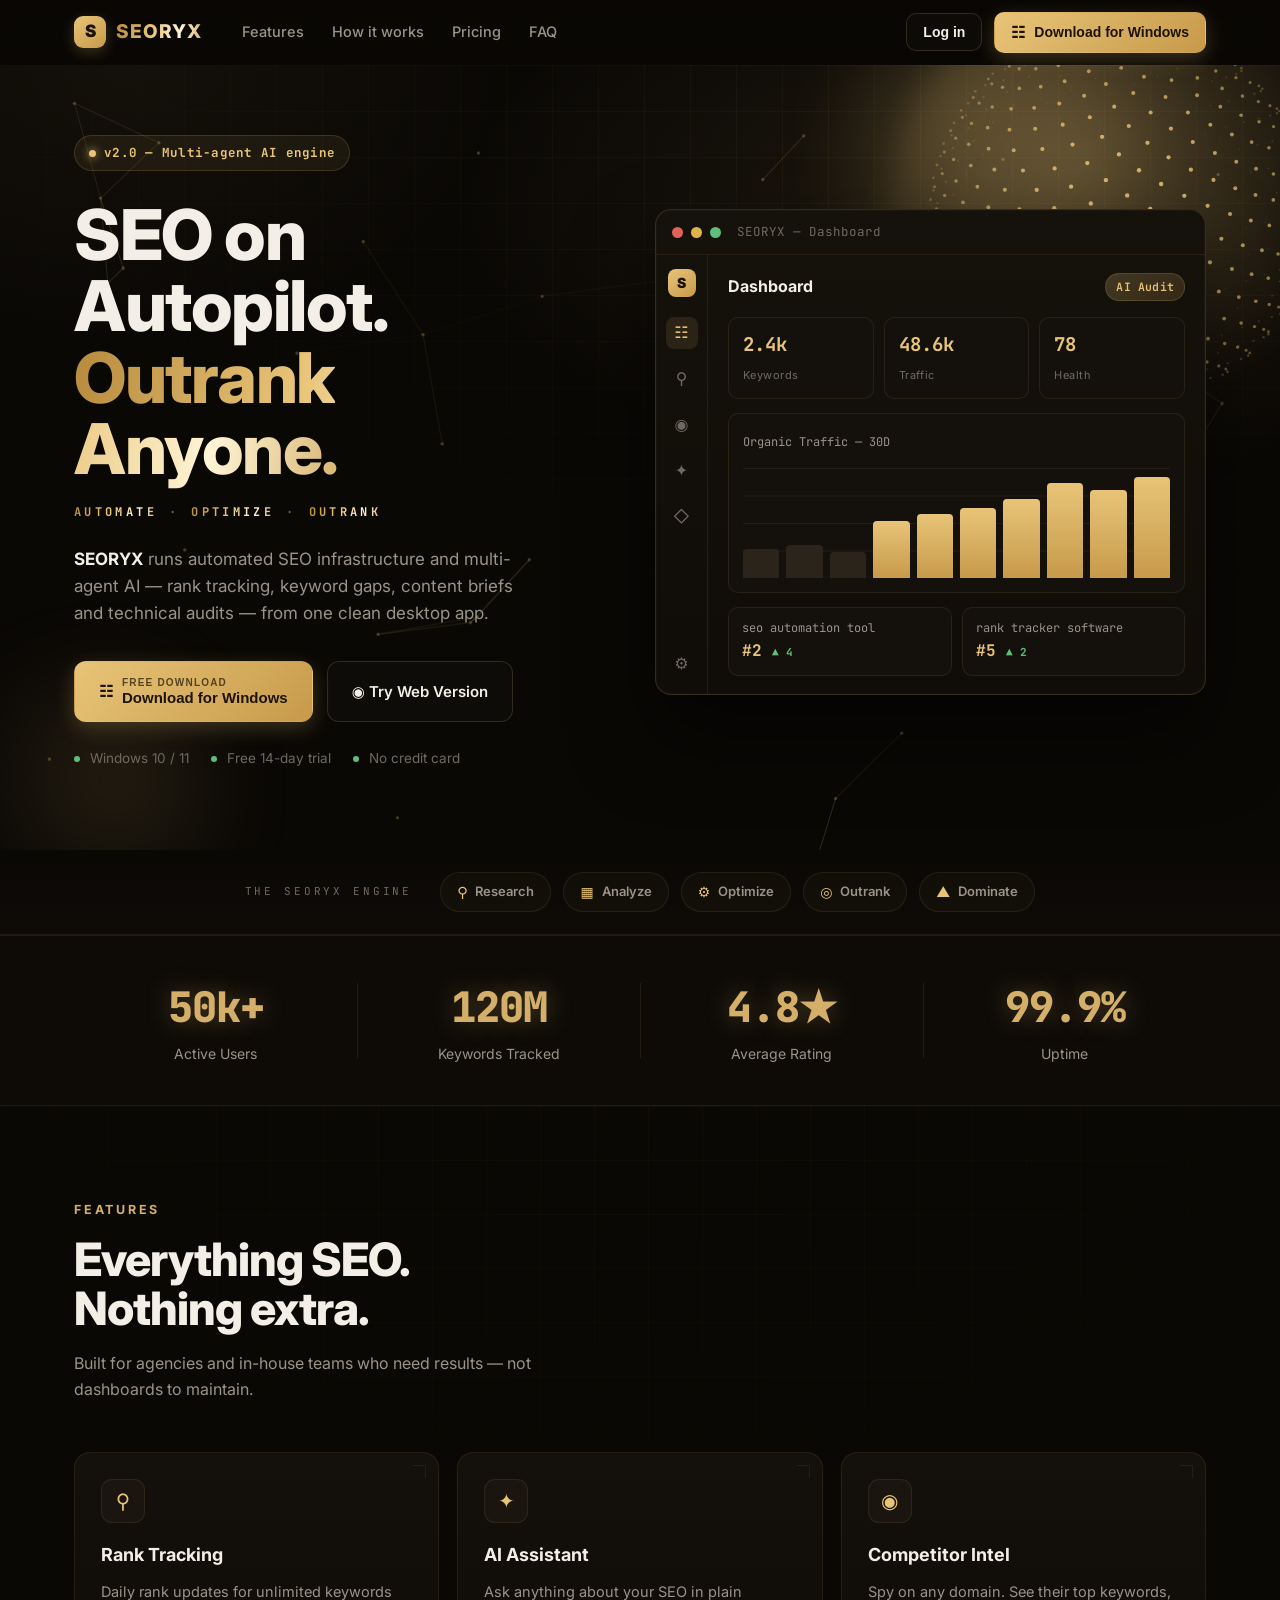
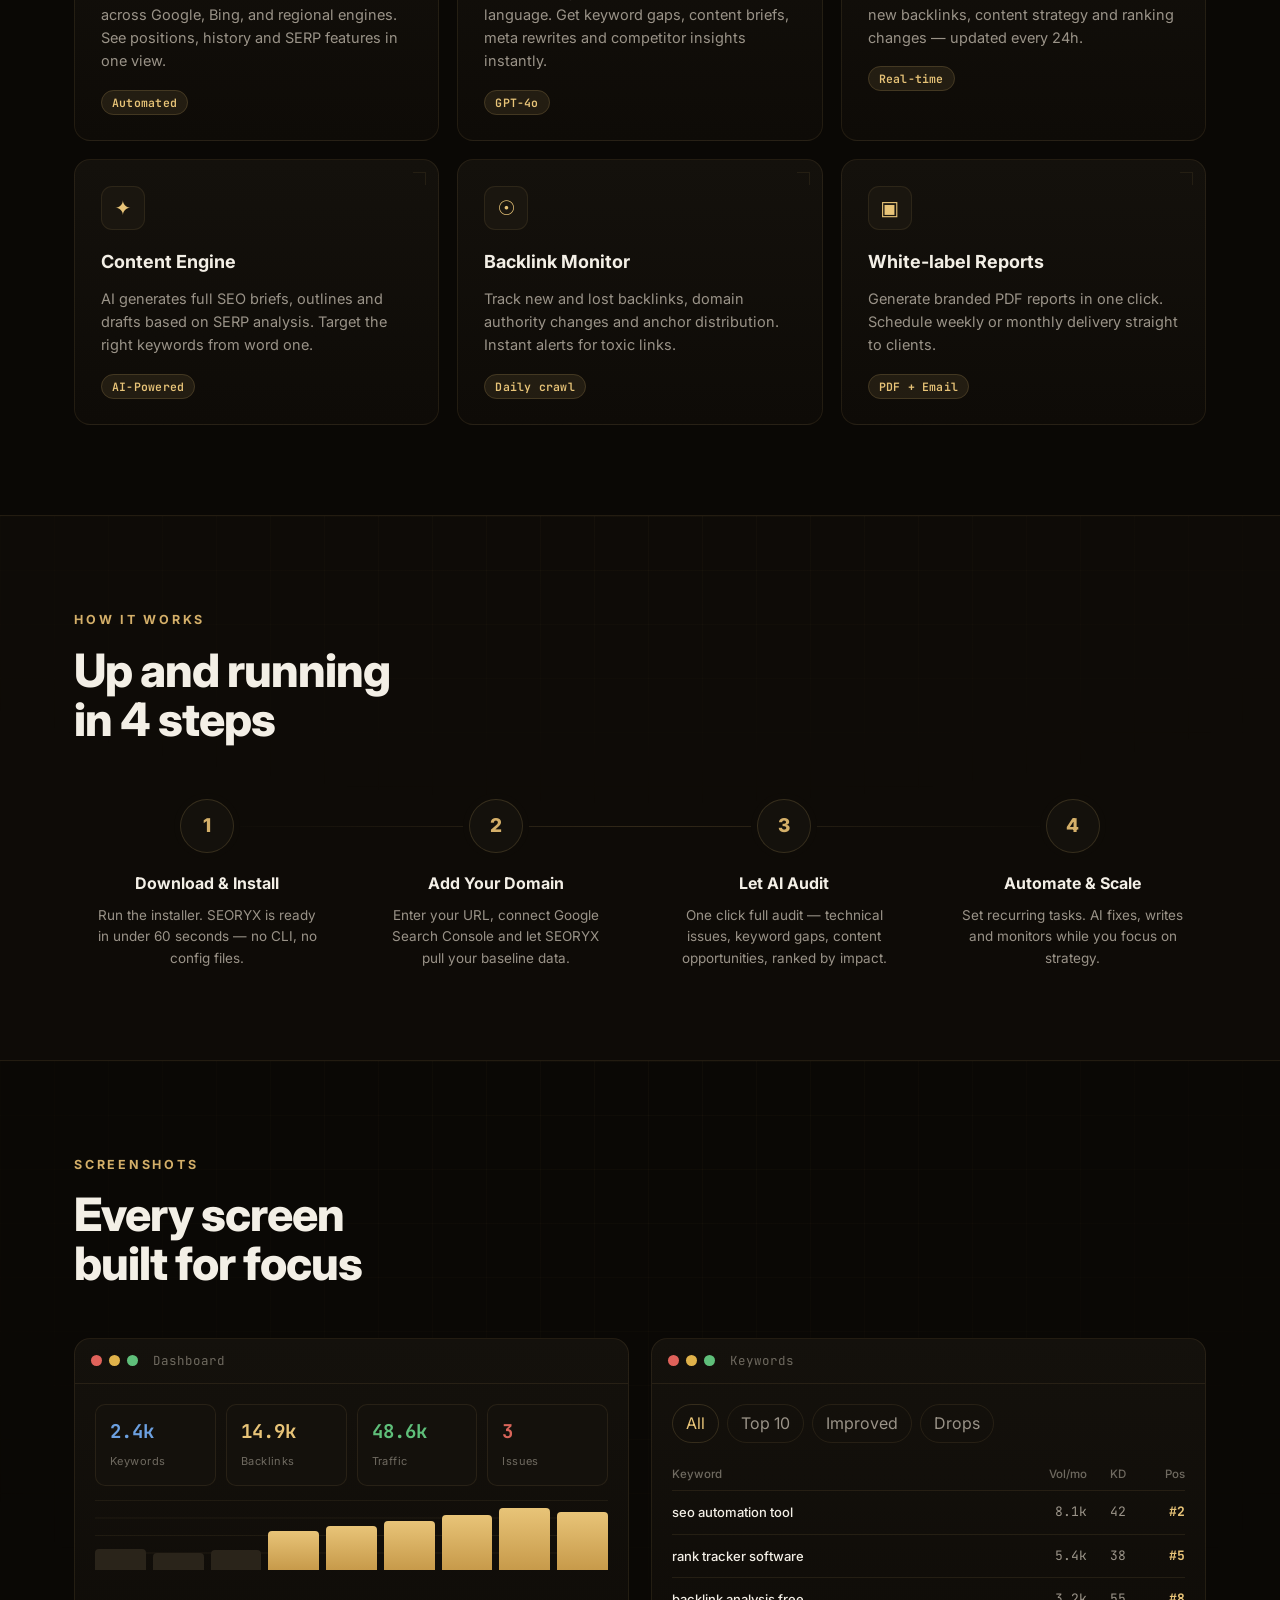
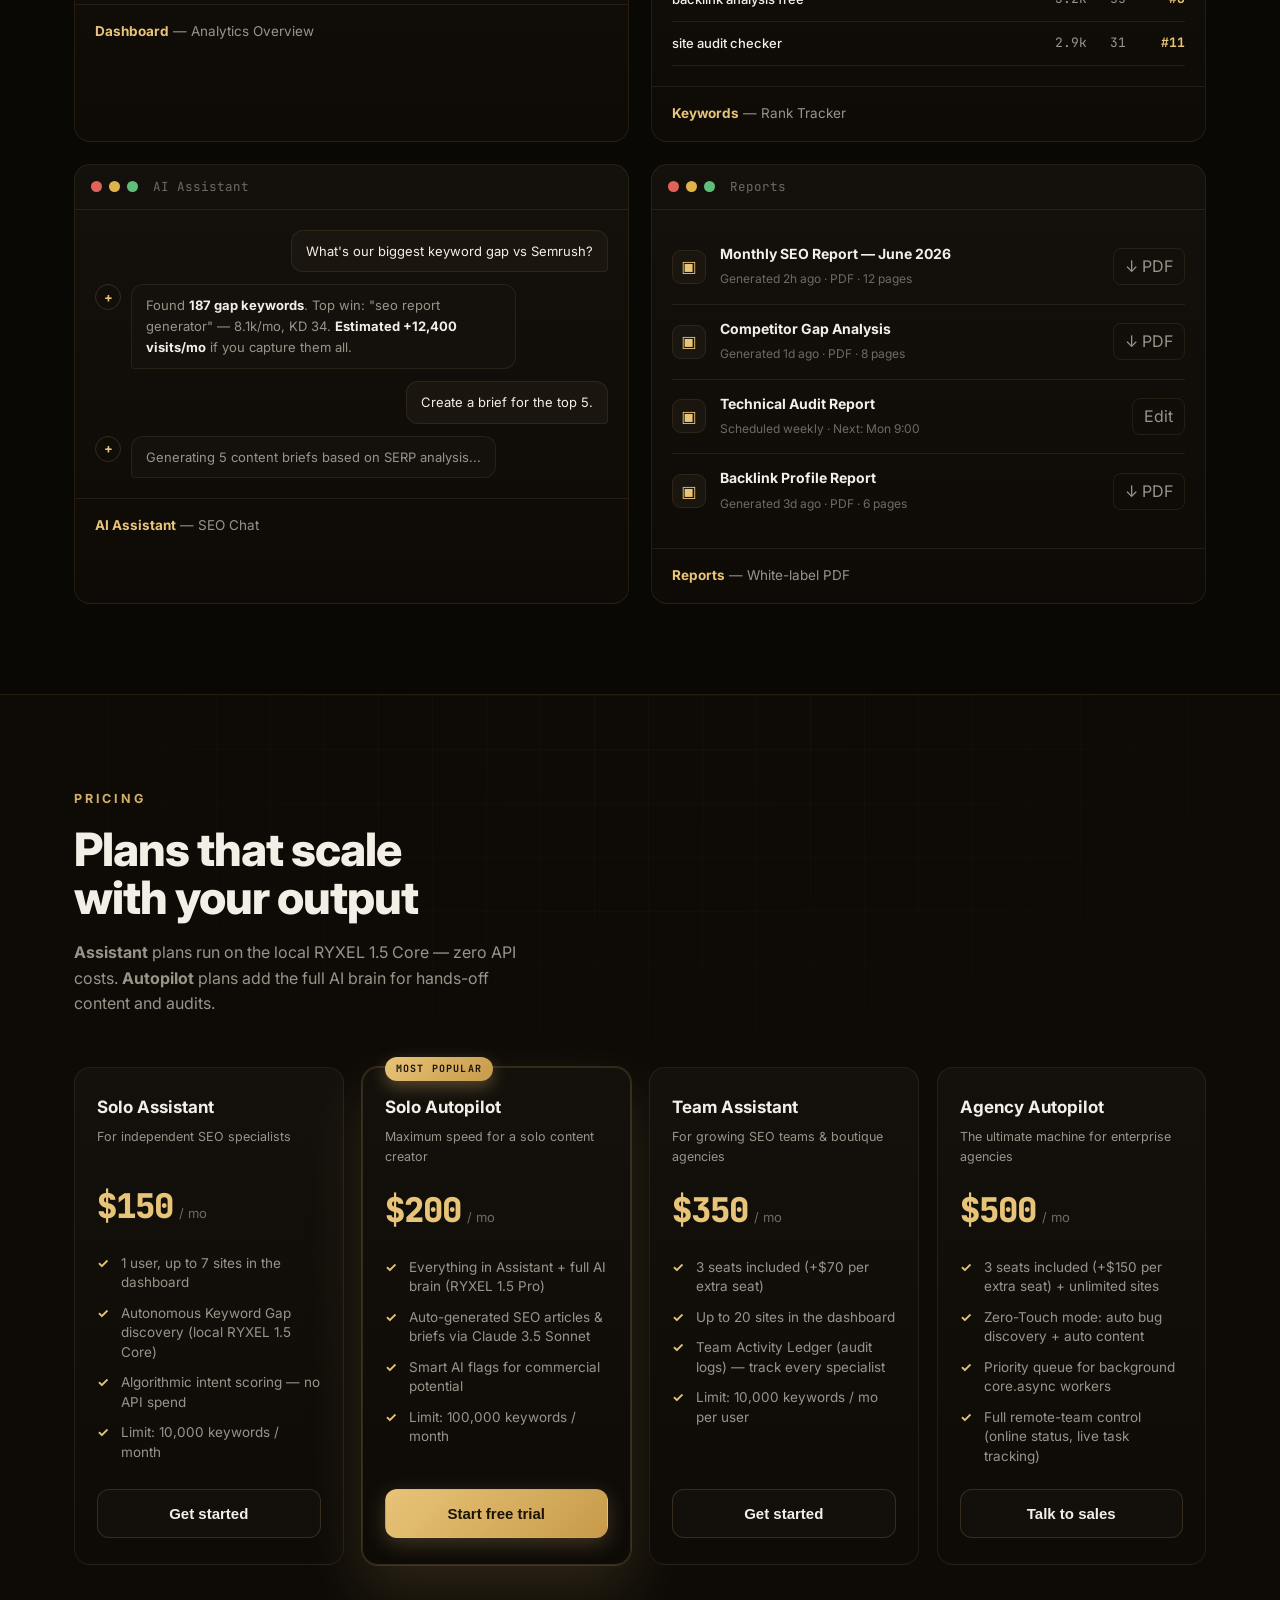
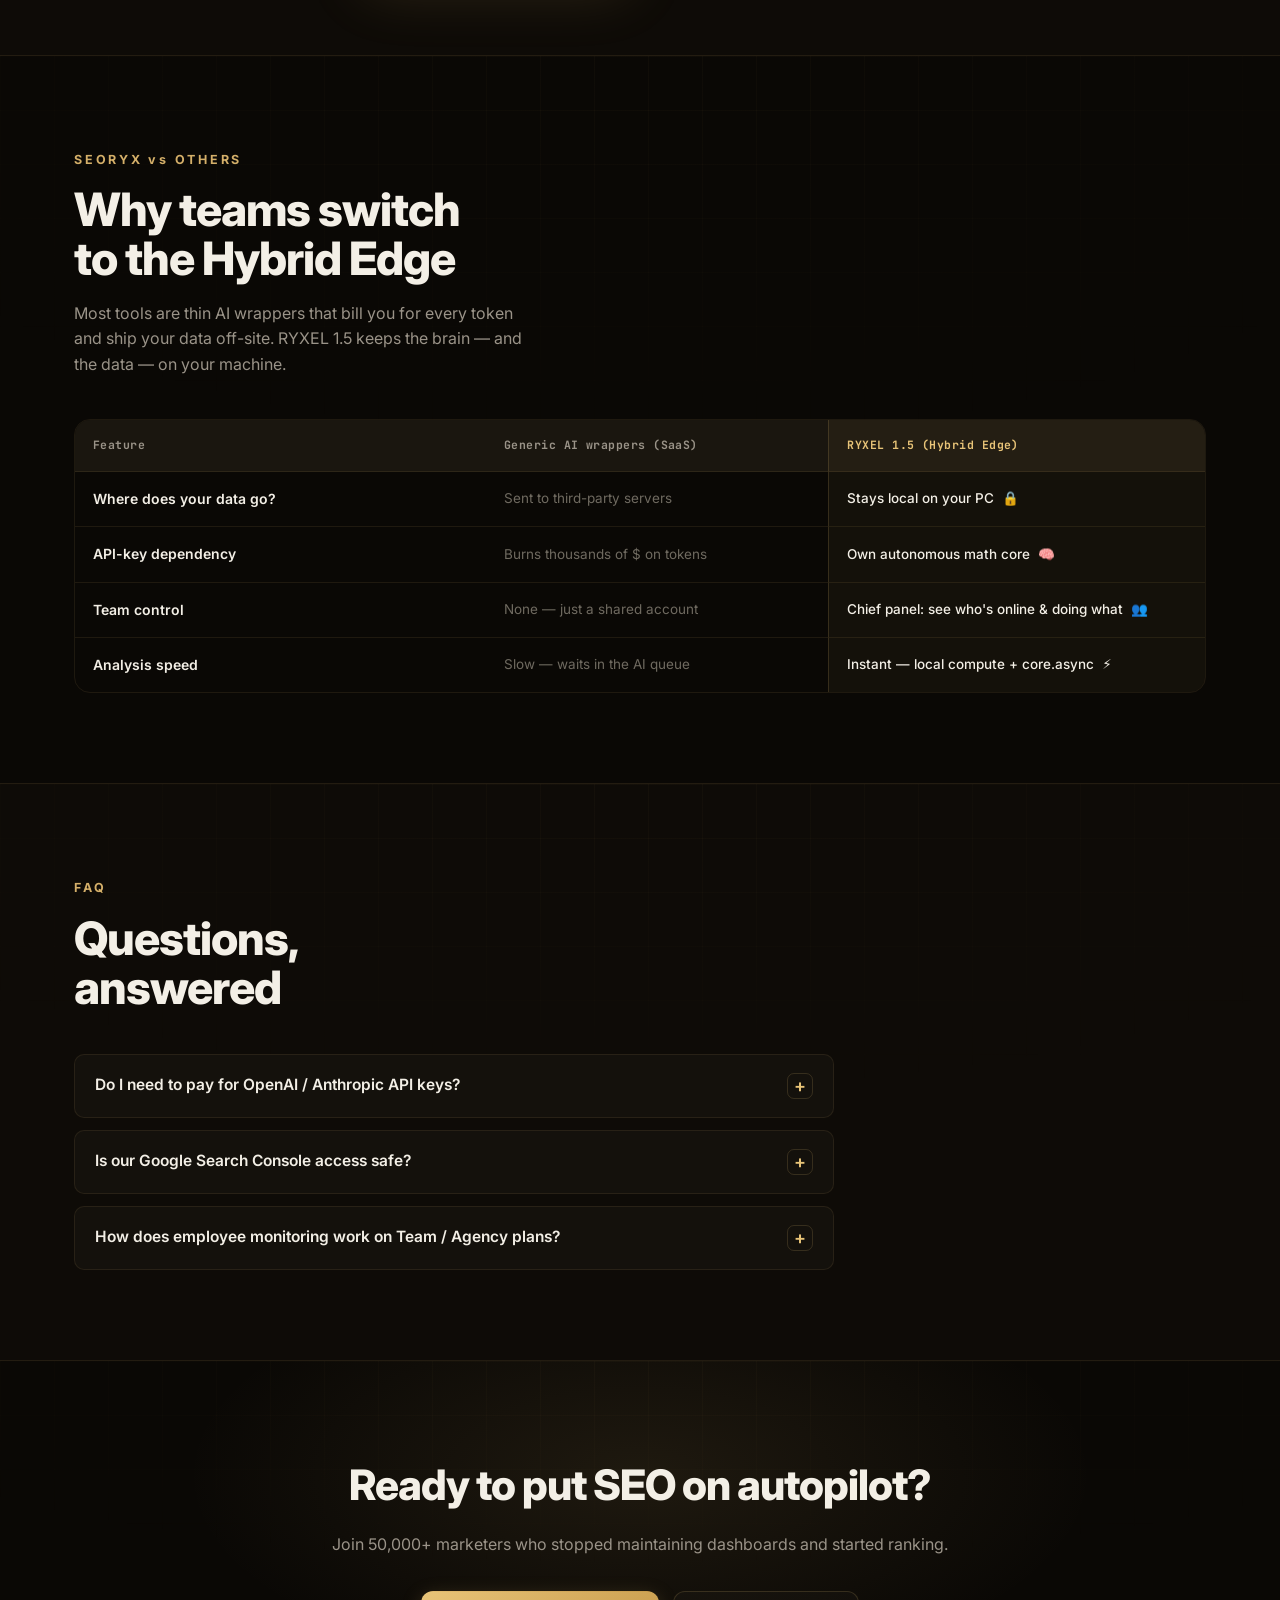
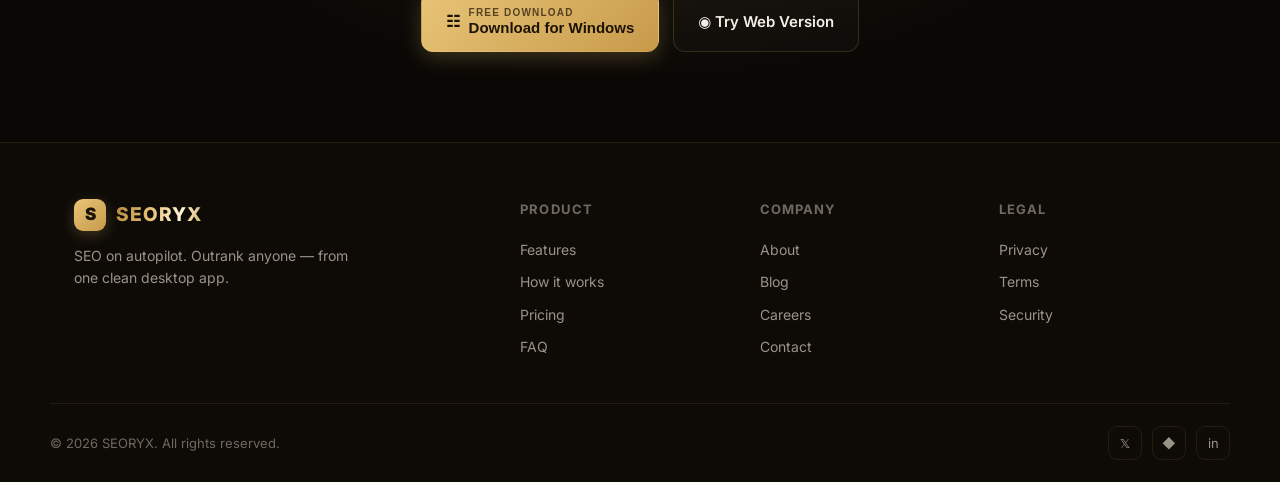
==== index.html @ 18493231 "Add Pricing, SEORYX vs Others comparison, and FAQ sections (English) Co-Authored-By: Devin AI <15824" ====
<!DOCTYPE html>
<html lang="en">
<head>
  <meta charset="UTF-8" />
  <meta name="viewport" content="width=device-width, initial-scale=1.0" />
  <title>SEORYX — Automate. Optimize. Outrank.</title>
  <meta name="description" content="SEORYX — global automated SEO infrastructure & multi-agent AI ecosystems. Rank tracking, keyword gaps, content briefs and technical audits from one clean desktop app." />
  <meta name="theme-color" content="#0a0805" />
  <meta property="og:title" content="SEORYX — Automate. Optimize. Outrank." />
  <meta property="og:description" content="Global automated SEO infrastructure & multi-agent AI ecosystems for enterprise networks." />
  <meta property="og:type" content="website" />
  <meta name="color-scheme" content="dark" />
  <link rel="preconnect" href="https://fonts.googleapis.com" />
  <link rel="preconnect" href="https://fonts.gstatic.com" crossorigin />
  <link href="https://fonts.googleapis.com/css2?family=Inter:wght@400;500;600;700;800;900&family=JetBrains+Mono:wght@500;700;800&display=swap" rel="stylesheet" />
  <link rel="stylesheet" href="styles.css" />
</head>
<body>
  <!-- Header -->
  <header class="header" id="header">
    <div class="container header__inner">
      <a href="#" class="brand">
        <span class="brand__mark">S</span>
        <span class="brand__name">SEO<span class="brand__name-accent">RYX</span></span>
      </a>
      <nav class="nav" id="nav">
        <a href="#features">Features</a>
        <a href="#how">How it works</a>
        <a href="#pricing">Pricing</a>
        <a href="#faq">FAQ</a>
      </nav>
      <div class="header__actions">
        <button type="button" class="btn btn--ghost" data-action="login">Log in</button>
        <button type="button" class="btn btn--primary" data-action="download">
          <span class="ico">&#9783;</span> Download for Windows
        </button>
      </div>
      <button class="nav-toggle" id="navToggle" aria-label="Toggle menu">
        <span></span><span></span><span></span>
      </button>
    </div>
  </header>

  <!-- Hero -->
  <section class="hero">
    <canvas class="netbg" id="netbg" aria-hidden="true"></canvas>
    <span class="grid-overlay" aria-hidden="true"></span>
    <span class="globe-wrap" aria-hidden="true"><canvas class="globe" id="globe"></canvas></span>
    <span class="orb orb--1" data-speed="0.08" aria-hidden="true"></span>
    <span class="orb orb--2" data-speed="-0.05" aria-hidden="true"></span>
    <div class="container hero__inner">
      <div class="hero__copy">
        <span class="pill"><span class="pill__dot"></span> v2.0 — Multi-agent AI engine</span>
        <h1 class="hero__title">
          SEO on<br />
          Autopilot.<br />
          <span class="accent">Outrank Anyone.</span>
        </h1>
        <p class="hero__kicker"><span>AUTOMATE</span><i>·</i><span>OPTIMIZE</span><i>·</i><span>OUTRANK</span></p>
        <p class="hero__lead">
          <strong>SEORYX</strong> runs automated SEO infrastructure and
          multi-agent AI — rank tracking, keyword gaps, content briefs and
          technical audits — from one clean desktop app.
        </p>
        <div class="hero__cta">
          <button type="button" class="btn btn--primary btn--lg" data-action="download">
            <span class="ico">&#9783;</span>
            <span class="btn__stack">
              <small>FREE DOWNLOAD</small>
              Download for Windows
            </span>
          </button>
          <a href="#screens" class="btn btn--outline btn--lg" data-action="webversion">&#9673; Try Web Version</a>
        </div>
        <ul class="hero__notes">
          <li>Windows 10 / 11</li>
          <li>Free 14-day trial</li>
          <li>No credit card</li>
        </ul>
      </div>

      <div class="hero__app">
        <div class="appwin">
          <div class="appwin__bar">
            <span class="dot dot--r"></span>
            <span class="dot dot--y"></span>
            <span class="dot dot--g"></span>
            <span class="appwin__title">SEORYX — Dashboard</span>
          </div>
          <div class="appwin__body">
            <aside class="appwin__rail">
              <span class="rail__logo">S</span>
              <span class="rail__item rail__item--active">&#9783;</span>
              <span class="rail__item">&#9906;</span>
              <span class="rail__item">&#9673;</span>
              <span class="rail__item">&#10022;</span>
              <span class="rail__item">&#9671;</span>
              <span class="rail__item rail__item--bottom">&#9881;</span>
            </aside>
            <div class="appwin__main">
              <div class="appwin__head">
                <h3>Dashboard</h3>
                <span class="tag tag--gold">AI Audit</span>
              </div>
              <div class="stat-row">
                <div class="stat-card"><b>2.4k</b><span>Keywords</span></div>
                <div class="stat-card"><b>48.6k</b><span>Traffic</span></div>
                <div class="stat-card"><b>78</b><span>Health</span></div>
              </div>
              <div class="chart-card">
                <span class="chart-card__label">Organic Traffic — 30D</span>
                <div class="bars">
                  <i style="--h:26%"></i><i style="--h:30%"></i><i style="--h:24%"></i>
                  <i class="bars--gold" style="--h:52%"></i>
                  <i class="bars--gold" style="--h:58%"></i>
                  <i class="bars--gold" style="--h:64%"></i>
                  <i class="bars--gold" style="--h:72%"></i>
                  <i class="bars--gold" style="--h:86%"></i>
                  <i class="bars--gold" style="--h:80%"></i>
                  <i class="bars--gold" style="--h:92%"></i>
                </div>
              </div>
              <div class="kw-row">
                <div class="kw-card">
                  <span>seo automation tool</span>
                  <b>#2 <em class="up">&#9650; 4</em></b>
                </div>
                <div class="kw-card">
                  <span>rank tracker software</span>
                  <b>#5 <em class="up">&#9650; 2</em></b>
                </div>
              </div>
            </div>
          </div>
        </div>
        <div class="hero__glow"></div>
      </div>
    </div>
  </section>

  <!-- Pillars -->
  <section class="pillars">
    <div class="container pillars__row">
      <span class="pillars__lead">THE SEORYX ENGINE</span>
      <div class="pillars__items">
        <span class="pillar"><i>&#9906;</i> Research</span>
        <span class="pillar"><i>&#9638;</i> Analyze</span>
        <span class="pillar"><i>&#9881;</i> Optimize</span>
        <span class="pillar"><i>&#9678;</i> Outrank</span>
        <span class="pillar"><i>&#9650;</i> Dominate</span>
      </div>
    </div>
  </section>

  <!-- Stats -->
  <section class="stats">
    <div class="container stats__grid">
      <div class="stat"><b data-count="50" data-suffix="k+">0</b><span>Active Users</span></div>
      <div class="stat"><b data-count="120" data-suffix="M">0</b><span>Keywords Tracked</span></div>
      <div class="stat"><b data-count="4.8" data-decimals="1" data-suffix="&#9733;">0</b><span>Average Rating</span></div>
      <div class="stat"><b data-count="99.9" data-decimals="1" data-suffix="%">0</b><span>Uptime</span></div>
    </div>
  </section>

  <!-- Features -->
  <section class="section" id="features">
    <div class="container">
      <span class="eyebrow">FEATURES</span>
      <h2 class="section__title">Everything SEO.<br />Nothing extra.</h2>
      <p class="section__lead">
        Built for agencies and in-house teams who need results — not
        dashboards to maintain.
      </p>

      <div class="cards">
        <article class="card">
          <div class="card__icon">&#9906;</div>
          <h3>Rank Tracking</h3>
          <p>Daily rank updates for unlimited keywords across Google, Bing, and regional engines. See positions, history and SERP features in one view.</p>
          <span class="tag">Automated</span>
        </article>
        <article class="card">
          <div class="card__icon">&#10022;</div>
          <h3>AI Assistant</h3>
          <p>Ask anything about your SEO in plain language. Get keyword gaps, content briefs, meta rewrites and competitor insights instantly.</p>
          <span class="tag">GPT-4o</span>
        </article>
        <article class="card">
          <div class="card__icon">&#9673;</div>
          <h3>Competitor Intel</h3>
          <p>Spy on any domain. See their top keywords, new backlinks, content strategy and ranking changes — updated every 24h.</p>
          <span class="tag">Real-time</span>
        </article>
        <article class="card">
          <div class="card__icon">&#10022;</div>
          <h3>Content Engine</h3>
          <p>AI generates full SEO briefs, outlines and drafts based on SERP analysis. Target the right keywords from word one.</p>
          <span class="tag">AI-Powered</span>
        </article>
        <article class="card">
          <div class="card__icon">&#9737;</div>
          <h3>Backlink Monitor</h3>
          <p>Track new and lost backlinks, domain authority changes and anchor distribution. Instant alerts for toxic links.</p>
          <span class="tag">Daily crawl</span>
        </article>
        <article class="card">
          <div class="card__icon">&#9635;</div>
          <h3>White-label Reports</h3>
          <p>Generate branded PDF reports in one click. Schedule weekly or monthly delivery straight to clients.</p>
          <span class="tag">PDF + Email</span>
        </article>
      </div>
    </div>
  </section>

  <!-- How it works -->
  <section class="section section--alt" id="how">
    <div class="container">
      <span class="eyebrow">HOW IT WORKS</span>
      <h2 class="section__title">Up and running<br />in 4 steps</h2>

      <div class="steps">
        <div class="steps__line"></div>
        <div class="step">
          <span class="step__num">1</span>
          <h4>Download &amp; Install</h4>
          <p>Run the installer. SEORYX is ready in under 60 seconds — no CLI, no config files.</p>
        </div>
        <div class="step">
          <span class="step__num">2</span>
          <h4>Add Your Domain</h4>
          <p>Enter your URL, connect Google Search Console and let SEORYX pull your baseline data.</p>
        </div>
        <div class="step">
          <span class="step__num">3</span>
          <h4>Let AI Audit</h4>
          <p>One click full audit — technical issues, keyword gaps, content opportunities, ranked by impact.</p>
        </div>
        <div class="step">
          <span class="step__num">4</span>
          <h4>Automate &amp; Scale</h4>
          <p>Set recurring tasks. AI fixes, writes and monitors while you focus on strategy.</p>
        </div>
      </div>
    </div>
  </section>

  <!-- Screenshots -->
  <section class="section" id="screens">
    <div class="container">
      <span class="eyebrow">SCREENSHOTS</span>
      <h2 class="section__title">Every screen<br />built for focus</h2>

      <div class="shots">
        <!-- Dashboard -->
        <figure class="shot">
          <div class="shot__bar"><span class="dot dot--r"></span><span class="dot dot--y"></span><span class="dot dot--g"></span><i>Dashboard</i></div>
          <div class="shot__body">
            <div class="stat-row stat-row--4">
              <div class="stat-card"><b class="c-blue">2.4k</b><span>Keywords</span></div>
              <div class="stat-card"><b class="c-gold">14.9k</b><span>Backlinks</span></div>
              <div class="stat-card"><b class="c-green">48.6k</b><span>Traffic</span></div>
              <div class="stat-card"><b class="c-red">3</b><span>Issues</span></div>
            </div>
            <div class="bars bars--mini">
              <i style="--h:30%"></i><i style="--h:24%"></i><i style="--h:28%"></i>
              <i class="bars--gold" style="--h:55%"></i><i class="bars--gold" style="--h:62%"></i>
              <i class="bars--gold" style="--h:70%"></i><i class="bars--gold" style="--h:78%"></i>
              <i class="bars--gold" style="--h:88%"></i><i class="bars--gold" style="--h:82%"></i>
            </div>
          </div>
          <figcaption><b>Dashboard</b> — Analytics Overview</figcaption>
        </figure>

        <!-- Keywords -->
        <figure class="shot">
          <div class="shot__bar"><span class="dot dot--r"></span><span class="dot dot--y"></span><span class="dot dot--g"></span><i>Keywords</i></div>
          <div class="shot__body">
            <div class="chips" role="tablist">
              <button type="button" class="chip chip--active" data-filter="all">All</button>
              <button type="button" class="chip" data-filter="top10">Top 10</button>
              <button type="button" class="chip" data-filter="improved">Improved</button>
              <button type="button" class="chip" data-filter="drops">Drops</button>
            </div>
            <table class="kw-table">
              <thead><tr><th>Keyword</th><th>Vol/mo</th><th>KD</th><th>Pos</th></tr></thead>
              <tbody>
                <tr data-pos="2" data-trend="improved"><td>seo automation tool</td><td>8.1k</td><td>42</td><td class="gold">#2</td></tr>
                <tr data-pos="5" data-trend="improved"><td>rank tracker software</td><td>5.4k</td><td>38</td><td class="gold">#5</td></tr>
                <tr data-pos="8" data-trend="drops"><td>backlink analysis free</td><td>3.2k</td><td>55</td><td class="gold">#8</td></tr>
                <tr data-pos="11" data-trend="drops"><td>site audit checker</td><td>2.9k</td><td>31</td><td class="gold">#11</td></tr>
              </tbody>
            </table>
          </div>
          <figcaption><b>Keywords</b> — Rank Tracker</figcaption>
        </figure>

        <!-- AI Assistant -->
        <figure class="shot">
          <div class="shot__bar"><span class="dot dot--r"></span><span class="dot dot--y"></span><span class="dot dot--g"></span><i>AI Assistant</i></div>
          <div class="shot__body shot__chat">
            <div class="msg msg--user">What's our biggest keyword gap vs Semrush?</div>
            <div class="msg msg--ai"><span class="msg__ava">+</span><p>Found <b>187 gap keywords</b>. Top win: "seo report generator" — 8.1k/mo, KD 34. <b>Estimated +12,400 visits/mo</b> if you capture them all.</p></div>
            <div class="msg msg--user">Create a brief for the top 5.</div>
            <div class="msg msg--ai"><span class="msg__ava">+</span><p>Generating 5 content briefs based on SERP analysis...</p></div>
          </div>
          <figcaption><b>AI Assistant</b> — SEO Chat</figcaption>
        </figure>

        <!-- Reports -->
        <figure class="shot">
          <div class="shot__bar"><span class="dot dot--r"></span><span class="dot dot--y"></span><span class="dot dot--g"></span><i>Reports</i></div>
          <div class="shot__body">
            <div class="report"><span class="report__ico">&#9635;</span><div class="report__info"><b>Monthly SEO Report — June 2026</b><small>Generated 2h ago · PDF · 12 pages</small></div><button type="button" class="report__btn" data-action="pdf" data-report="Monthly SEO Report">&#8595; PDF</button></div>
            <div class="report"><span class="report__ico">&#9635;</span><div class="report__info"><b>Competitor Gap Analysis</b><small>Generated 1d ago · PDF · 8 pages</small></div><button type="button" class="report__btn" data-action="pdf" data-report="Competitor Gap Analysis">&#8595; PDF</button></div>
            <div class="report"><span class="report__ico">&#9635;</span><div class="report__info"><b>Technical Audit Report</b><small>Scheduled weekly · Next: Mon 9:00</small></div><button type="button" class="report__btn" data-action="edit" data-report="Technical Audit Report">Edit</button></div>
            <div class="report"><span class="report__ico">&#9635;</span><div class="report__info"><b>Backlink Profile Report</b><small>Generated 3d ago · PDF · 6 pages</small></div><button type="button" class="report__btn" data-action="pdf" data-report="Backlink Profile Report">&#8595; PDF</button></div>
          </div>
          <figcaption><b>Reports</b> — White-label PDF</figcaption>
        </figure>
      </div>
    </div>
  </section>

  <!-- Pricing -->
  <section class="section section--alt" id="pricing">
    <div class="container">
      <span class="eyebrow">PRICING</span>
      <h2 class="section__title">Plans that scale<br />with your output</h2>
      <p class="section__lead">
        <strong>Assistant</strong> plans run on the local RYXEL&nbsp;1.5 Core — zero API costs.
        <strong>Autopilot</strong> plans add the full AI brain for hands-off content and audits.
      </p>

      <div class="prices">
        <article class="price">
          <span class="price__tier">Solo Assistant</span>
          <p class="price__for">For independent SEO specialists</p>
          <div class="price__amt"><b>$150</b><span>/ mo</span></div>
          <ul class="price__list">
            <li>1 user, up to 7 sites in the dashboard</li>
            <li>Autonomous Keyword Gap discovery (local RYXEL 1.5 Core)</li>
            <li>Algorithmic intent scoring — no API spend</li>
            <li>Limit: 10,000 keywords / month</li>
          </ul>
          <button type="button" class="btn btn--outline btn--lg price__cta" data-action="plan" data-plan="Solo Assistant">Get started</button>
        </article>

        <article class="price price--featured">
          <span class="price__badge">Most popular</span>
          <span class="price__tier">Solo Autopilot</span>
          <p class="price__for">Maximum speed for a solo content creator</p>
          <div class="price__amt"><b>$200</b><span>/ mo</span></div>
          <ul class="price__list">
            <li>Everything in Assistant + full AI brain (RYXEL 1.5 Pro)</li>
            <li>Auto-generated SEO articles &amp; briefs via Claude 3.5 Sonnet</li>
            <li>Smart AI flags for commercial potential</li>
            <li>Limit: 100,000 keywords / month</li>
          </ul>
          <button type="button" class="btn btn--primary btn--lg price__cta" data-action="plan" data-plan="Solo Autopilot">Start free trial</button>
        </article>

        <article class="price">
          <span class="price__tier">Team Assistant</span>
          <p class="price__for">For growing SEO teams &amp; boutique agencies</p>
          <div class="price__amt"><b>$350</b><span>/ mo</span></div>
          <ul class="price__list">
            <li>3 seats included (+$70 per extra seat)</li>
            <li>Up to 20 sites in the dashboard</li>
            <li>Team Activity Ledger (audit logs) — track every specialist</li>
            <li>Limit: 10,000 keywords / mo per user</li>
          </ul>
          <button type="button" class="btn btn--outline btn--lg price__cta" data-action="plan" data-plan="Team Assistant">Get started</button>
        </article>

        <article class="price">
          <span class="price__tier">Agency Autopilot</span>
          <p class="price__for">The ultimate machine for enterprise agencies</p>
          <div class="price__amt"><b>$500</b><span>/ mo</span></div>
          <ul class="price__list">
            <li>3 seats included (+$150 per extra seat) + unlimited sites</li>
            <li>Zero-Touch mode: auto bug discovery + auto content</li>
            <li>Priority queue for background core.async workers</li>
            <li>Full remote-team control (online status, live task tracking)</li>
          </ul>
          <button type="button" class="btn btn--outline btn--lg price__cta" data-action="plan" data-plan="Agency Autopilot">Talk to sales</button>
        </article>
      </div>
    </div>
  </section>

  <!-- Why SEORYX (comparison) -->
  <section class="section" id="why">
    <div class="container vs__inner">
      <span class="eyebrow">SEORYX vs OTHERS</span>
      <h2 class="section__title">Why teams switch<br />to the Hybrid Edge</h2>
      <p class="section__lead">Most tools are thin AI wrappers that bill you for every token and ship your data off-site. RYXEL 1.5 keeps the brain — and the data — on your machine.</p>

      <div class="vs">
        <div class="vs__head">
          <span>Feature</span>
          <span>Generic AI wrappers (SaaS)</span>
          <span class="vs__us">RYXEL 1.5 (Hybrid Edge)</span>
        </div>
        <div class="vs__row">
          <span class="vs__feat">Where does your data go?</span>
          <span class="vs__bad">Sent to third-party servers</span>
          <span class="vs__good">Stays local on your PC <i>&#128274;</i></span>
        </div>
        <div class="vs__row">
          <span class="vs__feat">API-key dependency</span>
          <span class="vs__bad">Burns thousands of $ on tokens</span>
          <span class="vs__good">Own autonomous math core <i>&#129504;</i></span>
        </div>
        <div class="vs__row">
          <span class="vs__feat">Team control</span>
          <span class="vs__bad">None — just a shared account</span>
          <span class="vs__good">Chief panel: see who's online &amp; doing what <i>&#128101;</i></span>
        </div>
        <div class="vs__row">
          <span class="vs__feat">Analysis speed</span>
          <span class="vs__bad">Slow — waits in the AI queue</span>
          <span class="vs__good">Instant — local compute + core.async <i>&#9889;</i></span>
        </div>
      </div>
    </div>
  </section>

  <!-- FAQ -->
  <section class="section section--alt" id="faq">
    <div class="container">
      <span class="eyebrow">FAQ</span>
      <h2 class="section__title">Questions,<br />answered</h2>

      <div class="faq">
        <div class="faq__item">
          <button type="button" class="faq__q" data-action="faq" aria-expanded="false">
            Do I need to pay for OpenAI / Anthropic API keys?
            <span class="faq__icon">+</span>
          </button>
          <div class="faq__a"><p>No! On Assistant plans, our built-in mathematical RYXEL 1.5 Core runs linguistic analysis, intent scoring and technical site audits fully autonomously — right on your device.</p></div>
        </div>
        <div class="faq__item">
          <button type="button" class="faq__q" data-action="faq" aria-expanded="false">
            Is our Google Search Console access safe?
            <span class="faq__icon">+</span>
          </button>
          <div class="faq__a"><p>Absolutely. All OAuth tokens are encrypted on the backend with military-grade AES-256-GCM, and session data is stored locally. No one outside your team can access them.</p></div>
        </div>
        <div class="faq__item">
          <button type="button" class="faq__q" data-action="faq" aria-expanded="false">
            How does employee monitoring work on Team / Agency plans?
            <span class="faq__icon">+</span>
          </button>
          <div class="faq__a"><p>The account Owner gets exclusive access to the control panel. In real time you see which specialists are online (heartbeat tracking), how many tasks they've completed today, and which processes (e.g. async parsing) are running right now.</p></div>
        </div>
      </div>
    </div>
  </section>

  <!-- CTA -->
  <section class="cta">
    <div class="container cta__inner">
      <h2>Ready to put SEO on autopilot?</h2>
      <p>Join 50,000+ marketers who stopped maintaining dashboards and started ranking.</p>
      <div class="hero__cta hero__cta--center">
        <button type="button" class="btn btn--primary btn--lg" data-action="download">
          <span class="ico">&#9783;</span>
          <span class="btn__stack"><small>FREE DOWNLOAD</small>Download for Windows</span>
        </button>
        <a href="#screens" class="btn btn--outline btn--lg" data-action="webversion">&#9673; Try Web Version</a>
      </div>
    </div>
  </section>

  <!-- Footer -->
  <footer class="footer">
    <div class="container footer__inner">
      <div class="footer__brand">
        <a href="#" class="brand">
          <span class="brand__mark">S</span>
          <span class="brand__name">SEO<span class="brand__name-accent">RYX</span></span>
        </a>
        <p>SEO on autopilot. Outrank anyone — from one clean desktop app.</p>
      </div>
      <div class="footer__col">
        <h5>Product</h5>
        <a href="#features">Features</a>
        <a href="#how">How it works</a>
        <a href="#pricing">Pricing</a>
        <a href="#faq">FAQ</a>
      </div>
      <div class="footer__col">
        <h5>Company</h5>
        <a href="#">About</a>
        <a href="#">Blog</a>
        <a href="#">Careers</a>
        <a href="#">Contact</a>
      </div>
      <div class="footer__col">
        <h5>Legal</h5>
        <a href="#">Privacy</a>
        <a href="#">Terms</a>
        <a href="#">Security</a>
      </div>
    </div>
    <div class="container footer__bottom">
      <span>© 2026 SEORYX. All rights reserved.</span>
      <div class="footer__social">
        <a href="#" aria-label="X" data-action="social" data-net="X">&#120143;</a>
        <a href="#" aria-label="GitHub" data-action="social" data-net="GitHub">&#9670;</a>
        <a href="#" aria-label="LinkedIn" data-action="social" data-net="LinkedIn">in</a>
      </div>
    </div>
  </footer>

  <!-- Back to top -->
  <button type="button" class="to-top" id="toTop" aria-label="Back to top">&#8593;</button>

  <!-- Toasts -->
  <div class="toasts" id="toasts" aria-live="polite" aria-atomic="true"></div>

  <!-- Modal -->
  <div class="modal" id="modal" aria-hidden="true">
    <div class="modal__backdrop" data-action="close-modal"></div>
    <div class="modal__dialog" role="dialog" aria-modal="true" aria-labelledby="modalTitle">
      <button type="button" class="modal__close" data-action="close-modal" aria-label="Close">&times;</button>
      <div class="modal__body" id="modalBody"></div>
    </div>
  </div>

  <script src="script.js" defer></script>
</body>
</html>
---- styles.css ----
:root {
  --bg: #0a0805;
  --bg-2: #0e0b07;
  --panel: #14110c;
  --panel-2: #1a160f;
  --line: rgba(212, 175, 105, 0.10);
  --line-strong: rgba(212, 175, 105, 0.18);
  --text: #f3efe6;
  --muted: #9a9388;
  --muted-2: #6f6a60;
  --gold: #d4af69;
  --gold-2: #c79a4a;
  --gold-bright: #e8c478;
  --green: #5fbf7a;
  --blue: #6ca0e0;
  --red: #d9655a;
  --radius: 16px;
  --radius-sm: 10px;
  --maxw: 1180px;
  --ease: cubic-bezier(.22,.61,.36,1);
  --mono: 'JetBrains Mono', ui-monospace, 'SF Mono', Menlo, monospace;
  --metal: linear-gradient(100deg, #b78a3c 0%, #e8c478 22%, #fff4d6 38%, #d4af69 52%, #8f6a2e 72%, #e8c478 100%);
}

* { box-sizing: border-box; margin: 0; padding: 0; }
html { scroll-behavior: smooth; }
body {
  font-family: 'Inter', system-ui, -apple-system, sans-serif;
  background: var(--bg);
  color: var(--text);
  line-height: 1.6;
  -webkit-font-smoothing: antialiased;
  overflow-x: hidden;
}
a { color: inherit; text-decoration: none; }

.container { width: 100%; max-width: var(--maxw); margin: 0 auto; padding: 0 24px; }

/* ===== Header ===== */
.header {
  position: sticky; top: 0; z-index: 50;
  background: rgba(10, 8, 5, 0.72);
  backdrop-filter: blur(14px);
  border-bottom: 1px solid transparent;
  transition: border-color .3s, background .3s;
}
.header.scrolled { border-bottom-color: var(--line); background: rgba(10,8,5,.9); }
.header__inner { display: flex; align-items: center; height: 64px; gap: 32px; }

.brand { display: flex; align-items: center; gap: 10px; font-weight: 800; }
.brand__mark {
  width: 32px; height: 32px; border-radius: 9px;
  display: grid; place-items: center;
  background: linear-gradient(140deg, var(--gold-bright), var(--gold-2));
  color: #1a1206; font-weight: 900; font-size: 17px;
  box-shadow: 0 4px 14px rgba(212,175,105,.25);
}
.brand__name { font-size: 19px; letter-spacing: 1px; font-weight: 800;
  background: var(--metal); background-size: 200% auto; -webkit-background-clip: text; background-clip: text; color: transparent;
  animation: metal-pan 6s linear infinite; }
.brand__name-accent { color: transparent; }
@keyframes metal-pan { to { background-position: 200% center; } }

.nav { display: flex; gap: 28px; margin-left: 8px; }
.nav a { color: var(--muted); font-size: 14.5px; font-weight: 500; transition: color .2s; }
.nav a:hover { color: var(--text); }

.header__actions { display: flex; align-items: center; gap: 12px; margin-left: auto; }

.btn {
  display: inline-flex; align-items: center; gap: 9px;
  font-weight: 600; font-size: 14px; cursor: pointer;
  border-radius: 10px; padding: 10px 16px; border: 1px solid transparent;
  transition: transform .15s var(--ease), box-shadow .2s, background .2s, border-color .2s;
  white-space: nowrap;
}
.btn:active { transform: translateY(1px); }
.btn--ghost { color: var(--text); border-color: var(--line-strong); background: rgba(255,255,255,.02); }
.btn--ghost:hover { border-color: var(--gold); }
.btn--primary {
  background: linear-gradient(135deg, var(--gold-bright), var(--gold-2));
  color: #1c1305; box-shadow: 0 6px 20px rgba(212,175,105,.25);
}
.btn--primary:hover { box-shadow: 0 10px 30px rgba(212,175,105,.4); transform: translateY(-1px); }
.btn--outline { background: rgba(255,255,255,.02); border-color: var(--line-strong); color: var(--text); }
.btn--outline:hover { border-color: var(--gold); }
.btn--lg { padding: 15px 24px; font-size: 15px; border-radius: 12px; }
.btn__stack { display: flex; flex-direction: column; line-height: 1.15; text-align: left; }
.btn__stack small { font-size: 10px; font-weight: 700; letter-spacing: .12em; opacity: .7; }
.ico { font-size: 16px; }

.nav-toggle { display: none; flex-direction: column; gap: 5px; background: none; border: 0; cursor: pointer; padding: 6px; }
.nav-toggle span { width: 22px; height: 2px; background: var(--text); border-radius: 2px; transition: .25s; }

/* ===== Hero ===== */
.hero { position: relative; padding: 70px 0 80px; overflow: hidden; }
.hero::before {
  content: ""; position: absolute; inset: 0;
  background:
    radial-gradient(900px 480px at 78% 18%, rgba(212,175,105,.10), transparent 60%),
    radial-gradient(700px 500px at 10% 0%, rgba(212,175,105,.05), transparent 55%);
  pointer-events: none;
}
.hero__inner { position: relative; display: grid; grid-template-columns: 1fr 1.05fr; gap: 56px; align-items: center; }

.pill {
  display: inline-flex; align-items: center; gap: 8px;
  font-size: 12.5px; font-weight: 700; color: var(--gold-bright);
  background: rgba(212,175,105,.08); border: 1px solid var(--line-strong);
  padding: 7px 14px; border-radius: 999px; margin-bottom: 28px;
}
.pill__dot { width: 7px; height: 7px; border-radius: 50%; background: var(--gold-bright); box-shadow: 0 0 10px var(--gold-bright); }

.hero__title { font-size: clamp(42px, 6vw, 70px); line-height: 1.02; font-weight: 800; letter-spacing: -1.5px; }
.hero__title .accent {
  background: var(--metal); background-size: 200% auto;
  -webkit-background-clip: text; background-clip: text; color: transparent;
  animation: metal-pan 5s linear infinite;
}
.hero__lead { margin-top: 24px; max-width: 460px; color: var(--muted); font-size: 17px; }
.hero__lead strong { color: var(--text); font-weight: 700; }

.hero__cta { display: flex; gap: 14px; margin-top: 34px; flex-wrap: wrap; }
.hero__cta--center { justify-content: center; }

.hero__notes { display: flex; gap: 22px; list-style: none; margin-top: 26px; flex-wrap: wrap; }
.hero__notes li { color: var(--muted-2); font-size: 13.5px; position: relative; padding-left: 16px; }
.hero__notes li::before { content: ""; position: absolute; left: 0; top: 8px; width: 6px; height: 6px; border-radius: 50%; background: var(--green); }

/* App window mockup */
.hero__app { position: relative; }
.hero__glow { position: absolute; inset: -10% -6% -10% 10%; background: radial-gradient(closest-side, rgba(212,175,105,.16), transparent 70%); filter: blur(20px); z-index: -1; }
.appwin {
  background: linear-gradient(180deg, #15110b, #100d08);
  border: 1px solid var(--line-strong); border-radius: 16px; overflow: hidden;
  box-shadow: 0 40px 80px rgba(0,0,0,.55), 0 0 0 1px rgba(255,255,255,.02) inset;
}
.appwin__bar { display: flex; align-items: center; gap: 8px; padding: 12px 16px; border-bottom: 1px solid var(--line); }
.dot { width: 11px; height: 11px; border-radius: 50%; display: inline-block; }
.dot--r { background: #e0625a; } .dot--y { background: #e0b24a; } .dot--g { background: #5fbf7a; }
.appwin__title, .shot__bar i { margin-left: 8px; color: var(--muted-2); font-size: 12.5px; font-style: normal; }
.appwin__body { display: grid; grid-template-columns: 52px 1fr; min-height: 380px; }
.appwin__rail { display: flex; flex-direction: column; align-items: center; gap: 14px; padding: 14px 0; border-right: 1px solid var(--line); }
.rail__logo { width: 28px; height: 28px; border-radius: 8px; display: grid; place-items: center; background: linear-gradient(140deg, var(--gold-bright), var(--gold-2)); color: #1a1206; font-weight: 900; font-size: 14px; margin-bottom: 6px; }
.rail__item { color: var(--muted-2); font-size: 16px; width: 32px; height: 32px; display: grid; place-items: center; border-radius: 8px; }
.rail__item--active { background: rgba(212,175,105,.12); color: var(--gold-bright); }
.rail__item--bottom { margin-top: auto; }
.appwin__main { padding: 18px 20px; }
.appwin__head { display: flex; align-items: center; justify-content: space-between; margin-bottom: 16px; }
.appwin__head h3 { font-size: 16px; }
.tag { font-size: 11.5px; font-weight: 600; color: var(--gold-bright); background: rgba(212,175,105,.10); border: 1px solid var(--line-strong); padding: 4px 10px; border-radius: 999px; }
.tag--gold { background: linear-gradient(135deg, rgba(232,196,120,.22), rgba(199,154,74,.18)); }

.stat-row { display: grid; grid-template-columns: repeat(3,1fr); gap: 10px; }
.stat-row--4 { grid-template-columns: repeat(4,1fr); }
.stat-card { background: var(--panel); border: 1px solid var(--line); border-radius: 10px; padding: 12px 14px; }
.stat-card b { display: block; font-family: var(--mono); font-size: 19px; color: var(--gold-bright); }
.stat-card span { font-size: 11px; letter-spacing: .04em; color: var(--muted-2); }
.c-blue { color: var(--blue) !important; } .c-gold { color: var(--gold-bright) !important; }
.c-green { color: var(--green) !important; } .c-red { color: var(--red) !important; }

.chart-card { margin-top: 14px; background: var(--panel); border: 1px solid var(--line); border-radius: 10px; padding: 14px; }
.chart-card__label { font-size: 12px; color: var(--muted); }
.bars { display: flex; align-items: flex-end; gap: 7px; height: 110px; margin-top: 14px; }
.bars i { flex: 1; height: var(--h); background: #2a241a; border-radius: 4px 4px 0 0; transition: height .8s var(--ease); }
.bars i.bars--gold { background: linear-gradient(180deg, var(--gold-bright), var(--gold-2)); }
.bars--mini { height: 70px; }

.kw-row { display: grid; grid-template-columns: 1fr 1fr; gap: 10px; margin-top: 14px; }
.kw-card { background: var(--panel); border: 1px solid var(--line); border-radius: 10px; padding: 11px 13px; }
.kw-card span { font-size: 12px; color: var(--muted); display: block; }
.kw-card b { font-family: var(--mono); font-size: 16px; color: var(--gold-bright); }
.kw-card em { font-style: normal; font-size: 11px; }
.up { color: var(--green); }

/* ===== Stats ===== */
.stats { border-top: 1px solid var(--line); border-bottom: 1px solid var(--line); background: var(--bg-2); }
.stats__grid { display: grid; grid-template-columns: repeat(4,1fr); }
.stat { text-align: center; padding: 38px 12px; position: relative; }
.stat + .stat::before { content: ""; position: absolute; left: 0; top: 28%; height: 44%; width: 1px; background: var(--line); }
.stat b { display: block; font-family: var(--mono); font-size: clamp(28px, 4vw, 42px); font-weight: 800; color: var(--gold); letter-spacing: -1px; text-shadow: 0 0 24px rgba(212,175,105,.35); }
.stat span { color: var(--muted); font-size: 14px; }

/* ===== Sections ===== */
.section { padding: 90px 0; }
.section--alt { background: var(--bg-2); border-top: 1px solid var(--line); border-bottom: 1px solid var(--line); }
.eyebrow { color: var(--gold); font-size: 12.5px; font-weight: 700; letter-spacing: .22em; }
.section__title { font-size: clamp(30px, 4.4vw, 46px); font-weight: 800; line-height: 1.06; letter-spacing: -1px; margin-top: 14px; }
.section__lead { color: var(--muted); max-width: 460px; margin-top: 18px; font-size: 16px; }

/* Feature cards */
.cards { display: grid; grid-template-columns: repeat(3,1fr); gap: 18px; margin-top: 50px; }
.card {
  background: linear-gradient(180deg, var(--panel), var(--bg-2));
  border: 1px solid var(--line); border-radius: var(--radius); padding: 26px;
  transition: transform .25s var(--ease), border-color .25s, box-shadow .25s;
}
.card:hover { transform: translateY(-4px); border-color: var(--line-strong); box-shadow: 0 20px 40px rgba(0,0,0,.4); }
.card__icon { width: 44px; height: 44px; border-radius: 11px; display: grid; place-items: center; background: var(--panel-2); border: 1px solid var(--line); color: var(--gold-bright); font-size: 20px; margin-bottom: 18px; }
.card h3 { font-size: 18px; margin-bottom: 10px; }
.card p { color: var(--muted); font-size: 14.5px; margin-bottom: 16px; }

/* Steps */
.steps { position: relative; display: grid; grid-template-columns: repeat(4,1fr); gap: 22px; margin-top: 56px; }
.steps__line { position: absolute; top: 27px; left: 12%; right: 12%; height: 1px; background: linear-gradient(90deg, transparent, var(--line-strong), transparent); }
.step { text-align: center; position: relative; }
.step__num {
  width: 54px; height: 54px; border-radius: 50%; display: grid; place-items: center; margin: 0 auto 18px;
  background: var(--panel); border: 1px solid var(--line-strong); color: var(--gold); font-weight: 800; font-size: 19px;
  box-shadow: 0 0 0 6px var(--bg-2);
}
.step h4 { font-size: 16px; margin-bottom: 8px; }
.step p { color: var(--muted); font-size: 13.5px; max-width: 230px; margin: 0 auto; }

/* Screenshots */
.shots { display: grid; grid-template-columns: 1fr 1fr; gap: 22px; margin-top: 50px; }
.shot { background: linear-gradient(180deg, var(--panel), var(--bg-2)); border: 1px solid var(--line); border-radius: var(--radius); overflow: hidden; }
.shot__bar { display: flex; align-items: center; gap: 7px; padding: 12px 16px; border-bottom: 1px solid var(--line); }
.shot__body { padding: 20px; min-height: 220px; }
.shot figcaption { padding: 16px 20px; border-top: 1px solid var(--line); color: var(--muted); font-size: 13.5px; }
.shot figcaption b { color: var(--gold-bright); }

.chips { display: flex; gap: 8px; margin-bottom: 16px; flex-wrap: wrap; }
.chip { font-size: 12.5px; color: var(--muted); padding: 6px 13px; border-radius: 999px; border: 1px solid var(--line); }
.chip--active { color: var(--gold-bright); background: rgba(212,175,105,.10); border-color: var(--line-strong); }

.kw-table { width: 100%; border-collapse: collapse; font-size: 13px; }
.kw-table td:not(:first-child) { font-family: var(--mono); }
.kw-table th { text-align: left; color: var(--muted-2); font-weight: 500; font-size: 11.5px; padding: 6px 0; border-bottom: 1px solid var(--line); }
.kw-table th:not(:first-child), .kw-table td:not(:first-child) { text-align: right; }
.kw-table td { padding: 11px 0; border-bottom: 1px solid var(--line); color: var(--muted); }
.kw-table tbody td:first-child { color: var(--text); font-weight: 500; }
.kw-table td.gold { color: var(--gold-bright); font-weight: 700; }

.shot__chat { display: flex; flex-direction: column; gap: 12px; }
.msg { max-width: 82%; font-size: 13px; }
.msg--user { align-self: flex-end; background: var(--panel-2); border: 1px solid var(--line); border-radius: 12px 12px 4px 12px; padding: 10px 14px; color: var(--text); }
.msg--ai { align-self: flex-start; display: flex; gap: 10px; }
.msg--ai .msg__ava { flex: none; width: 26px; height: 26px; border-radius: 50%; display: grid; place-items: center; border: 1px solid var(--line-strong); color: var(--gold-bright); font-weight: 700; }
.msg--ai p { background: var(--panel); border: 1px solid var(--line); border-radius: 12px 12px 12px 4px; padding: 10px 14px; color: var(--muted); }
.msg--ai p b { color: var(--text); }

.report { display: flex; align-items: center; gap: 14px; padding: 13px 0; border-bottom: 1px solid var(--line); }
.report:last-child { border-bottom: 0; }
.report__ico { width: 34px; height: 34px; border-radius: 9px; display: grid; place-items: center; background: var(--panel-2); border: 1px solid var(--line); color: var(--gold-bright); }
.report__info { flex: 1; }
.report__info b { display: block; font-size: 14px; }
.report__info small { color: var(--muted-2); font-size: 12px; }
.report__btn { font-size: 12px; color: var(--muted); border: 1px solid var(--line); border-radius: 8px; padding: 5px 11px; }

/* CTA */
.cta { padding: 90px 0; text-align: center; position: relative; overflow: hidden; }
.cta::before { content: ""; position: absolute; inset: 0; background: radial-gradient(700px 320px at 50% 30%, rgba(212,175,105,.10), transparent 65%); }
.cta__inner { position: relative; }
.cta h2 { font-size: clamp(28px, 4vw, 42px); font-weight: 800; letter-spacing: -1px; }
.cta p { color: var(--muted); margin-top: 14px; font-size: 16px; }

/* Footer */
.footer { border-top: 1px solid var(--line); background: var(--bg-2); padding-top: 56px; }
.footer__inner { display: grid; grid-template-columns: 2fr 1fr 1fr 1fr; gap: 32px; padding-bottom: 40px; }
.footer__brand p { color: var(--muted); font-size: 14px; margin-top: 14px; max-width: 280px; }
.footer__col h5 { font-size: 13px; letter-spacing: .08em; text-transform: uppercase; color: var(--muted-2); margin-bottom: 14px; }
.footer__col a { display: block; color: var(--muted); font-size: 14px; padding: 5px 0; transition: color .2s; }
.footer__col a:hover { color: var(--gold-bright); }
.footer__bottom { display: flex; align-items: center; justify-content: space-between; padding: 22px 0; border-top: 1px solid var(--line); color: var(--muted-2); font-size: 13px; }
.footer__social { display: flex; gap: 10px; }
.footer__social a { width: 34px; height: 34px; border-radius: 9px; display: grid; place-items: center; border: 1px solid var(--line); color: var(--muted); transition: .2s; }
.footer__social a:hover { color: var(--gold-bright); border-color: var(--line-strong); }

/* Reveal */
.reveal { opacity: 0; transform: translateY(22px); transition: opacity .7s var(--ease), transform .7s var(--ease); }
.reveal.in { opacity: 1; transform: none; }

/* Hero app tilt smoothing */
.hero__app { transition: transform .25s var(--ease); transform-style: preserve-3d; will-change: transform; }

/* Keyword filter */
.kw-table tbody tr { transition: opacity .25s var(--ease); }
.kw-table tbody tr.hidden { display: none; }
.chip { cursor: pointer; background: none; font: inherit; }

/* Pressable buttons */
button.report__btn { cursor: pointer; background: none; font: inherit; transition: border-color .2s, color .2s, transform .12s; }
button.report__btn:hover { color: var(--gold-bright); border-color: var(--line-strong); }
button.report__btn:active { transform: scale(.96); }

/* Back to top */
.to-top {
  position: fixed; right: 22px; bottom: 22px; z-index: 60;
  width: 46px; height: 46px; border-radius: 50%; cursor: pointer;
  background: linear-gradient(135deg, var(--gold-bright), var(--gold-2));
  color: #1c1305; border: 0; font-size: 20px; font-weight: 700;
  box-shadow: 0 10px 26px rgba(212,175,105,.35);
  opacity: 0; visibility: hidden; transform: translateY(14px) scale(.9);
  transition: opacity .3s var(--ease), transform .3s var(--ease), visibility .3s;
}
.to-top.show { opacity: 1; visibility: visible; transform: none; }
.to-top:hover { transform: translateY(-2px); }

/* Toasts */
.toasts { position: fixed; right: 22px; bottom: 84px; z-index: 80; display: flex; flex-direction: column; gap: 10px; max-width: min(360px, 90vw); }
.toast {
  display: flex; align-items: center; gap: 10px;
  background: var(--panel-2); border: 1px solid var(--line-strong); color: var(--text);
  padding: 13px 16px; border-radius: 12px; font-size: 14px;
  box-shadow: 0 16px 40px rgba(0,0,0,.5);
  opacity: 0; transform: translateX(30px); transition: opacity .35s var(--ease), transform .35s var(--ease);
}
.toast.in { opacity: 1; transform: none; }
.toast__ico { flex: none; width: 22px; height: 22px; border-radius: 50%; display: grid; place-items: center; font-size: 12px; font-weight: 700; background: linear-gradient(135deg, var(--gold-bright), var(--gold-2)); color: #1c1305; }
.toast--error .toast__ico { background: var(--red); color: #fff; }

/* Modal */
.modal { position: fixed; inset: 0; z-index: 100; display: none; align-items: center; justify-content: center; padding: 24px; }
.modal.open { display: flex; }
.modal__backdrop { position: absolute; inset: 0; background: rgba(4,3,2,.72); backdrop-filter: blur(6px); animation: fade .25s var(--ease); }
.modal__dialog {
  position: relative; width: 100%; max-width: 420px;
  background: linear-gradient(180deg, var(--panel), var(--bg-2));
  border: 1px solid var(--line-strong); border-radius: 18px; padding: 30px 28px;
  box-shadow: 0 40px 90px rgba(0,0,0,.6);
  animation: pop .3s var(--ease);
}
.modal__close { position: absolute; top: 14px; right: 16px; background: none; border: 0; color: var(--muted); font-size: 26px; line-height: 1; cursor: pointer; transition: color .2s; }
.modal__close:hover { color: var(--text); }
.modal__title { font-size: 22px; font-weight: 800; letter-spacing: -.5px; }
.modal__sub { color: var(--muted); font-size: 14px; margin-top: 8px; margin-bottom: 22px; }

.form { display: flex; flex-direction: column; gap: 14px; }
.form label { display: flex; flex-direction: column; gap: 7px; font-size: 13px; color: var(--muted); }
.form input {
  background: var(--bg); border: 1px solid var(--line-strong); color: var(--text);
  border-radius: 10px; padding: 12px 14px; font-size: 14.5px; font-family: inherit; transition: border-color .2s, box-shadow .2s;
}
.form input:focus { outline: none; border-color: var(--gold); box-shadow: 0 0 0 3px rgba(212,175,105,.15); }
.form__submit { justify-content: center; margin-top: 6px; }
.form__alt { font-size: 13px; color: var(--muted); text-align: center; margin-top: 4px; }
.form__alt a { color: var(--gold-bright); }

.dl { margin-bottom: 20px; }
.dl__row { display: flex; justify-content: space-between; font-size: 14px; margin-bottom: 12px; }
.dl__size { color: var(--muted-2); }
.dl__bar { height: 8px; border-radius: 999px; background: var(--panel-2); overflow: hidden; border: 1px solid var(--line); }
.dl__bar i { display: block; height: 100%; width: 0; background: linear-gradient(90deg, var(--gold-bright), var(--gold-2)); transition: width .3s var(--ease); }
.dl__status { font-size: 13px; color: var(--muted); margin-top: 10px; }

@keyframes fade { from { opacity: 0; } to { opacity: 1; } }
@keyframes pop { from { opacity: 0; transform: translateY(14px) scale(.96); } to { opacity: 1; transform: none; } }

/* Nav toggle animation */
.nav-toggle.is-open span:nth-child(1) { transform: translateY(7px) rotate(45deg); }
.nav-toggle.is-open span:nth-child(2) { opacity: 0; }
.nav-toggle.is-open span:nth-child(3) { transform: translateY(-7px) rotate(-45deg); }

/* ===== Technological layer ===== */

/* Animated node-network canvas behind hero */
.netbg { position: absolute; inset: 0; width: 100%; height: 100%; z-index: 0; opacity: .55; pointer-events: none; }

/* Rotating dotted globe (SEORYX brand planet) */
.globe-wrap {
  position: absolute; top: -130px; right: -120px; width: 560px; height: 560px;
  z-index: 0; pointer-events: none;
}
.globe-wrap::before {
  content: ""; position: absolute; inset: 8%; border-radius: 50%;
  background: radial-gradient(circle at 42% 38%, rgba(232,196,120,.30), rgba(212,175,105,.10) 46%, transparent 68%);
  filter: blur(14px);
}
.globe { position: absolute; inset: 0; width: 100%; height: 100%; }
@media (max-width: 920px) { .globe-wrap { opacity: .35; top: -160px; right: -180px; } }

/* Subtle blueprint grid overlay */
.grid-overlay {
  position: absolute; inset: 0; z-index: 0; pointer-events: none;
  background-image:
    linear-gradient(rgba(212,175,105,.05) 1px, transparent 1px),
    linear-gradient(90deg, rgba(212,175,105,.05) 1px, transparent 1px);
  background-size: 46px 46px;
  -webkit-mask-image: radial-gradient(120% 90% at 70% 10%, #000 0%, transparent 75%);
  mask-image: radial-gradient(120% 90% at 70% 10%, #000 0%, transparent 75%);
}
/* Section-level faint grid */
.section, .cta { position: relative; }
.section::after, .cta::after {
  content: ""; position: absolute; inset: 0; z-index: 0; pointer-events: none;
  background-image:
    linear-gradient(rgba(212,175,105,.035) 1px, transparent 1px),
    linear-gradient(90deg, rgba(212,175,105,.035) 1px, transparent 1px);
  background-size: 54px 54px;
  -webkit-mask-image: radial-gradient(90% 70% at 50% 0%, #000, transparent 80%);
  mask-image: radial-gradient(90% 70% at 50% 0%, #000, transparent 80%);
}
.section > .container, .cta__inner { position: relative; z-index: 1; }

/* Hero tagline / kicker */
.hero__kicker {
  display: flex; align-items: center; gap: 12px; margin-top: 18px;
  font-family: var(--mono); font-size: 12px; font-weight: 700; letter-spacing: .28em;
}
.hero__kicker span {
  background: var(--metal); background-size: 200% auto; -webkit-background-clip: text; background-clip: text; color: transparent;
  animation: metal-pan 6s linear infinite;
}
.hero__kicker i { color: var(--gold-2); font-style: normal; opacity: .6; }

/* Pillars band */
.pillars { border-bottom: 1px solid var(--line); background: linear-gradient(180deg, var(--bg), var(--bg-2)); }
.pillars__row { display: flex; align-items: center; gap: 28px; padding: 22px 24px; flex-wrap: wrap; justify-content: center; }
.pillars__lead { font-family: var(--mono); font-size: 11px; letter-spacing: .26em; color: var(--muted-2); }
.pillars__items { display: flex; gap: 12px; flex-wrap: wrap; justify-content: center; }
.pillar {
  display: inline-flex; align-items: center; gap: 8px;
  font-size: 13px; font-weight: 600; color: var(--muted);
  border: 1px solid var(--line); border-radius: 999px; padding: 8px 16px;
  background: rgba(212,175,105,.03);
  transition: color .25s, border-color .25s, box-shadow .25s, transform .25s var(--ease);
}
.pillar i { color: var(--gold-bright); font-style: normal; font-size: 14px; transition: transform .3s var(--ease); }
.pillar:hover { color: var(--text); border-color: var(--line-strong); box-shadow: 0 0 0 1px var(--line-strong), 0 8px 24px rgba(212,175,105,.12); transform: translateY(-2px); }
.pillar:hover i { transform: rotate(-8deg) scale(1.18); }

/* Glow gradient border on cards */
.card { position: relative; isolation: isolate; }
.card::before {
  content: ""; position: absolute; inset: 0; border-radius: inherit; padding: 1px; z-index: -1;
  background: linear-gradient(135deg, rgba(232,196,120,.55), transparent 38%, transparent 62%, rgba(212,175,105,.35));
  -webkit-mask: linear-gradient(#000 0 0) content-box, linear-gradient(#000 0 0);
  -webkit-mask-composite: xor; mask-composite: exclude;
  opacity: 0; transition: opacity .3s var(--ease);
}
.card:hover::before { opacity: 1; }
/* Corner tick accents on cards */
.card::after {
  content: ""; position: absolute; top: 12px; right: 12px; width: 12px; height: 12px;
  border-top: 1px solid var(--line-strong); border-right: 1px solid var(--line-strong);
  opacity: .5; transition: opacity .3s, width .3s var(--ease), height .3s var(--ease);
}
.card:hover::after { opacity: 1; width: 18px; height: 18px; border-color: var(--gold); }

/* Chart gridlines */
.chart-card { position: relative; }
.bars { position: relative; }
.bars::before {
  content: ""; position: absolute; left: 0; right: 0; top: 0; bottom: 0; z-index: 0;
  background-image: linear-gradient(rgba(212,175,105,.08) 1px, transparent 1px);
  background-size: 100% 25%;
}
.bars i { position: relative; z-index: 1; }

/* Monospace tabular detail bits */
.chart-card__label, .kw-card span, .appwin__title, .shot__bar i, .tag, .pill { font-family: var(--mono); }
.tag, .pill { letter-spacing: .02em; }

/* ===== Pricing ===== */
.prices { display: grid; grid-template-columns: repeat(4, 1fr); gap: 18px; margin-top: 50px; align-items: stretch; }
.price {
  position: relative; display: flex; flex-direction: column;
  background: linear-gradient(180deg, var(--panel), var(--bg-2));
  border: 1px solid var(--line); border-radius: var(--radius); padding: 26px 22px;
  transition: transform .25s var(--ease), border-color .25s, box-shadow .25s;
}
.price:hover { transform: translateY(-4px); border-color: var(--line-strong); box-shadow: 0 20px 44px rgba(0,0,0,.4); }
.price--featured { border-color: var(--line-strong); box-shadow: 0 0 0 1px var(--line-strong), 0 26px 60px rgba(212,175,105,.16); }
.price--featured:hover { box-shadow: 0 0 0 1px var(--gold), 0 30px 70px rgba(212,175,105,.24); }
.price__badge {
  position: absolute; top: -11px; left: 22px;
  font-family: var(--mono); font-size: 10px; letter-spacing: .12em; text-transform: uppercase; font-weight: 700;
  color: #1c1305; background: linear-gradient(135deg, var(--gold-bright), var(--gold-2));
  padding: 4px 11px; border-radius: 999px; box-shadow: 0 6px 16px rgba(212,175,105,.35);
}
.price__tier { font-size: 17px; font-weight: 700; }
.price__for { color: var(--muted); font-size: 12.5px; margin-top: 6px; min-height: 36px; }
.price__amt { display: flex; align-items: baseline; gap: 6px; margin: 16px 0 2px; }
.price__amt b { font-family: var(--mono); font-size: 34px; font-weight: 800; color: var(--gold-bright); letter-spacing: -1px; }
.price__amt span { color: var(--muted-2); font-size: 13px; }
.price__list { list-style: none; margin: 18px 0 22px; display: flex; flex-direction: column; gap: 11px; }
.price__list li { position: relative; padding-left: 24px; color: var(--muted); font-size: 13.5px; line-height: 1.45; }
.price__list li::before { content: "\2713"; position: absolute; left: 0; top: 0; color: var(--gold-bright); font-weight: 700; }
.price__cta { margin-top: auto; justify-content: center; width: 100%; }

/* ===== Comparison ===== */
.vs { margin-top: 42px; border: 1px solid var(--line); border-radius: var(--radius); overflow: hidden; }
.vs__head, .vs__row { display: grid; grid-template-columns: 1.2fr 1fr 1.1fr; }
.vs__head { background: var(--panel-2); }
.vs__head span { font-family: var(--mono); font-size: 11.5px; letter-spacing: .04em; color: var(--muted); font-weight: 700; }
.vs__head span, .vs__row span { padding: 16px 18px; border-bottom: 1px solid var(--line); display: flex; align-items: center; gap: 8px; }
.vs__row:last-child span { border-bottom: 0; }
.vs__feat { color: var(--text); font-weight: 600; font-size: 14px; }
.vs__bad { color: var(--muted-2); font-size: 13.5px; }
.vs__good { color: var(--text); font-size: 13.5px; font-weight: 500; }
.vs__good i { font-style: normal; }
.vs__head .vs__us { color: var(--gold-bright); }
.vs__head .vs__us, .vs__row .vs__good { border-left: 1px solid var(--line-strong); background: rgba(212,175,105,.05); }

/* ===== FAQ ===== */
.faq { max-width: 760px; margin: 42px auto 0 0; display: flex; flex-direction: column; gap: 12px; }
.faq__item { border: 1px solid var(--line); border-radius: var(--radius-sm); background: var(--panel); overflow: hidden; transition: border-color .25s; }
.faq__item.open { border-color: var(--line-strong); }
.faq__q { width: 100%; display: flex; align-items: center; justify-content: space-between; gap: 16px; text-align: left; background: none; border: 0; cursor: pointer; color: var(--text); font: inherit; font-size: 15.5px; font-weight: 600; padding: 18px 20px; transition: color .2s; }
.faq__q:hover { color: var(--gold-bright); }
.faq__icon { flex: none; width: 26px; height: 26px; border-radius: 7px; display: grid; place-items: center; border: 1px solid var(--line-strong); color: var(--gold-bright); font-size: 18px; line-height: 1; transition: transform .3s var(--ease), background .3s, color .3s; }
.faq__item.open .faq__icon { transform: rotate(45deg); background: linear-gradient(135deg, var(--gold-bright), var(--gold-2)); color: #1c1305; }
.faq__a { max-height: 0; overflow: hidden; transition: max-height .35s var(--ease); }
.faq__item.open .faq__a { max-height: 300px; }
.faq__a p { color: var(--muted); font-size: 14px; padding: 0 20px 20px; max-width: 660px; }

@media (max-width: 980px) {
  .prices { grid-template-columns: repeat(2, 1fr); }
}
@media (max-width: 720px) {
  .prices { grid-template-columns: 1fr; }
  .vs__head { display: none; }
  .vs__row { grid-template-columns: 1fr; }
  .vs__row span { border-bottom: 1px solid var(--line); }
  .vs__row .vs__good, .vs__row .vs__bad { border-left: 0; }
  .vs__feat { background: var(--panel-2); }
}

/* ===== Enhanced animations ===== */

/* Floating decorative orbs (parallax via JS) */
.orb {
  position: absolute; z-index: 0; border-radius: 50%; pointer-events: none;
  filter: blur(46px); opacity: .5; will-change: transform;
}
.orb--1 { top: -60px; right: 8%; width: 320px; height: 320px;
  background: radial-gradient(circle at 30% 30%, rgba(232,196,120,.5), transparent 70%);
  animation: float-y 13s var(--ease) infinite; }
.orb--2 { bottom: -80px; left: -40px; width: 260px; height: 260px;
  background: radial-gradient(circle at 60% 40%, rgba(212,175,105,.32), transparent 70%);
  animation: float-y 17s var(--ease) infinite reverse; }
.hero__inner, .hero .pill, .hero__copy { position: relative; z-index: 1; }

@keyframes float-y {
  0%, 100% { transform: translateY(0) translateX(0); }
  50% { transform: translateY(-26px) translateX(10px); }
}

/* Pulsing live dot */
.pill__dot { animation: pulse-dot 2.2s ease-in-out infinite; }
@keyframes pulse-dot {
  0%, 100% { box-shadow: 0 0 0 0 rgba(232,196,120,.55); }
  50% { box-shadow: 0 0 0 6px rgba(232,196,120,0); }
}

/* Hero glow breathing */
.hero__glow { animation: breathe 7s ease-in-out infinite; }
@keyframes breathe {
  0%, 100% { opacity: .85; transform: scale(1); }
  50% { opacity: 1; transform: scale(1.06); }
}

/* Feature icons: float idle + react on card hover */
.card__icon { transition: transform .35s var(--ease), color .35s, background .35s, box-shadow .35s; }
.card:hover .card__icon {
  transform: translateY(-4px) rotate(-8deg) scale(1.12);
  color: #1c1305;
  background: linear-gradient(135deg, var(--gold-bright), var(--gold-2));
  box-shadow: 0 10px 24px rgba(212,175,105,.4);
}

/* Directional + scaled reveals */
.reveal--left { transform: translateX(-34px); }
.reveal--right { transform: translateX(34px); }
.reveal--scale { transform: scale(.92); }
.reveal--left.in, .reveal--right.in, .reveal--scale.in { transform: none; }

/* Step number ring pulse when revealed */
.step.in .step__num { animation: ring 1.6s var(--ease) .15s; }
@keyframes ring {
  0% { box-shadow: 0 0 0 6px var(--bg-2), 0 0 0 6px rgba(212,175,105,.5); }
  100% { box-shadow: 0 0 0 6px var(--bg-2), 0 0 0 22px rgba(212,175,105,0); }
}

/* Chart bars: shimmer + hover lift */
.bars i { position: relative; overflow: hidden; transition: height .8s var(--ease), filter .25s, transform .25s; transform-origin: bottom; }
.bars i.bars--gold::after {
  content: ""; position: absolute; inset: 0;
  background: linear-gradient(120deg, transparent 35%, rgba(255,255,255,.45) 50%, transparent 65%);
  transform: translateX(-120%); animation: shimmer 3.4s ease-in-out infinite;
}
.bars:hover i.bars--gold { filter: brightness(1.12); transform: scaleY(1.04); }
@keyframes shimmer {
  0% { transform: translateX(-120%); }
  55%, 100% { transform: translateX(220%); }
}

/* Card / button gold shine on primary */
.btn--primary { position: relative; overflow: hidden; }
.btn--primary::after {
  content: ""; position: absolute; top: 0; left: -75%; width: 50%; height: 100%;
  background: linear-gradient(120deg, transparent, rgba(255,255,255,.45), transparent);
  transform: skewX(-20deg);
}
.btn--primary:hover::after { animation: shine .8s var(--ease); }
@keyframes shine { to { left: 130%; } }

/* Respect reduced motion */
@media (prefers-reduced-motion: reduce) {
  * { animation-duration: .001ms !important; animation-iteration-count: 1 !important; transition-duration: .001ms !important; scroll-behavior: auto !important; }
  .reveal { opacity: 1; transform: none; }
  .orb, .hero__glow, .pill__dot, .bars i.bars--gold::after, .btn--primary::after { animation: none !important; }
}

/* ===== Responsive ===== */
@media (max-width: 900px) {
  .nav, .header__actions { display: none; }
  .nav-toggle { display: flex; margin-left: auto; }
  .hero__inner { grid-template-columns: 1fr; gap: 44px; }
  .cards { grid-template-columns: 1fr 1fr; }
  .steps { grid-template-columns: 1fr 1fr; gap: 36px; }
  .steps__line { display: none; }
  .shots { grid-template-columns: 1fr; }
  .footer__inner { grid-template-columns: 1fr 1fr; }
  .mobile-open { display: flex !important; flex-direction: column; position: absolute; top: 64px; left: 0; right: 0; background: var(--bg-2); border-bottom: 1px solid var(--line); padding: 18px 24px; gap: 16px; }
}
@media (max-width: 560px) {
  .stats__grid { grid-template-columns: 1fr 1fr; }
  .stat:nth-child(3)::before, .stat:nth-child(odd)::before { display: none; }
  .cards { grid-template-columns: 1fr; }
  .steps { grid-template-columns: 1fr; }
  .footer__inner { grid-template-columns: 1fr; }
  .hero__cta .btn { flex: 1; justify-content: center; }
}
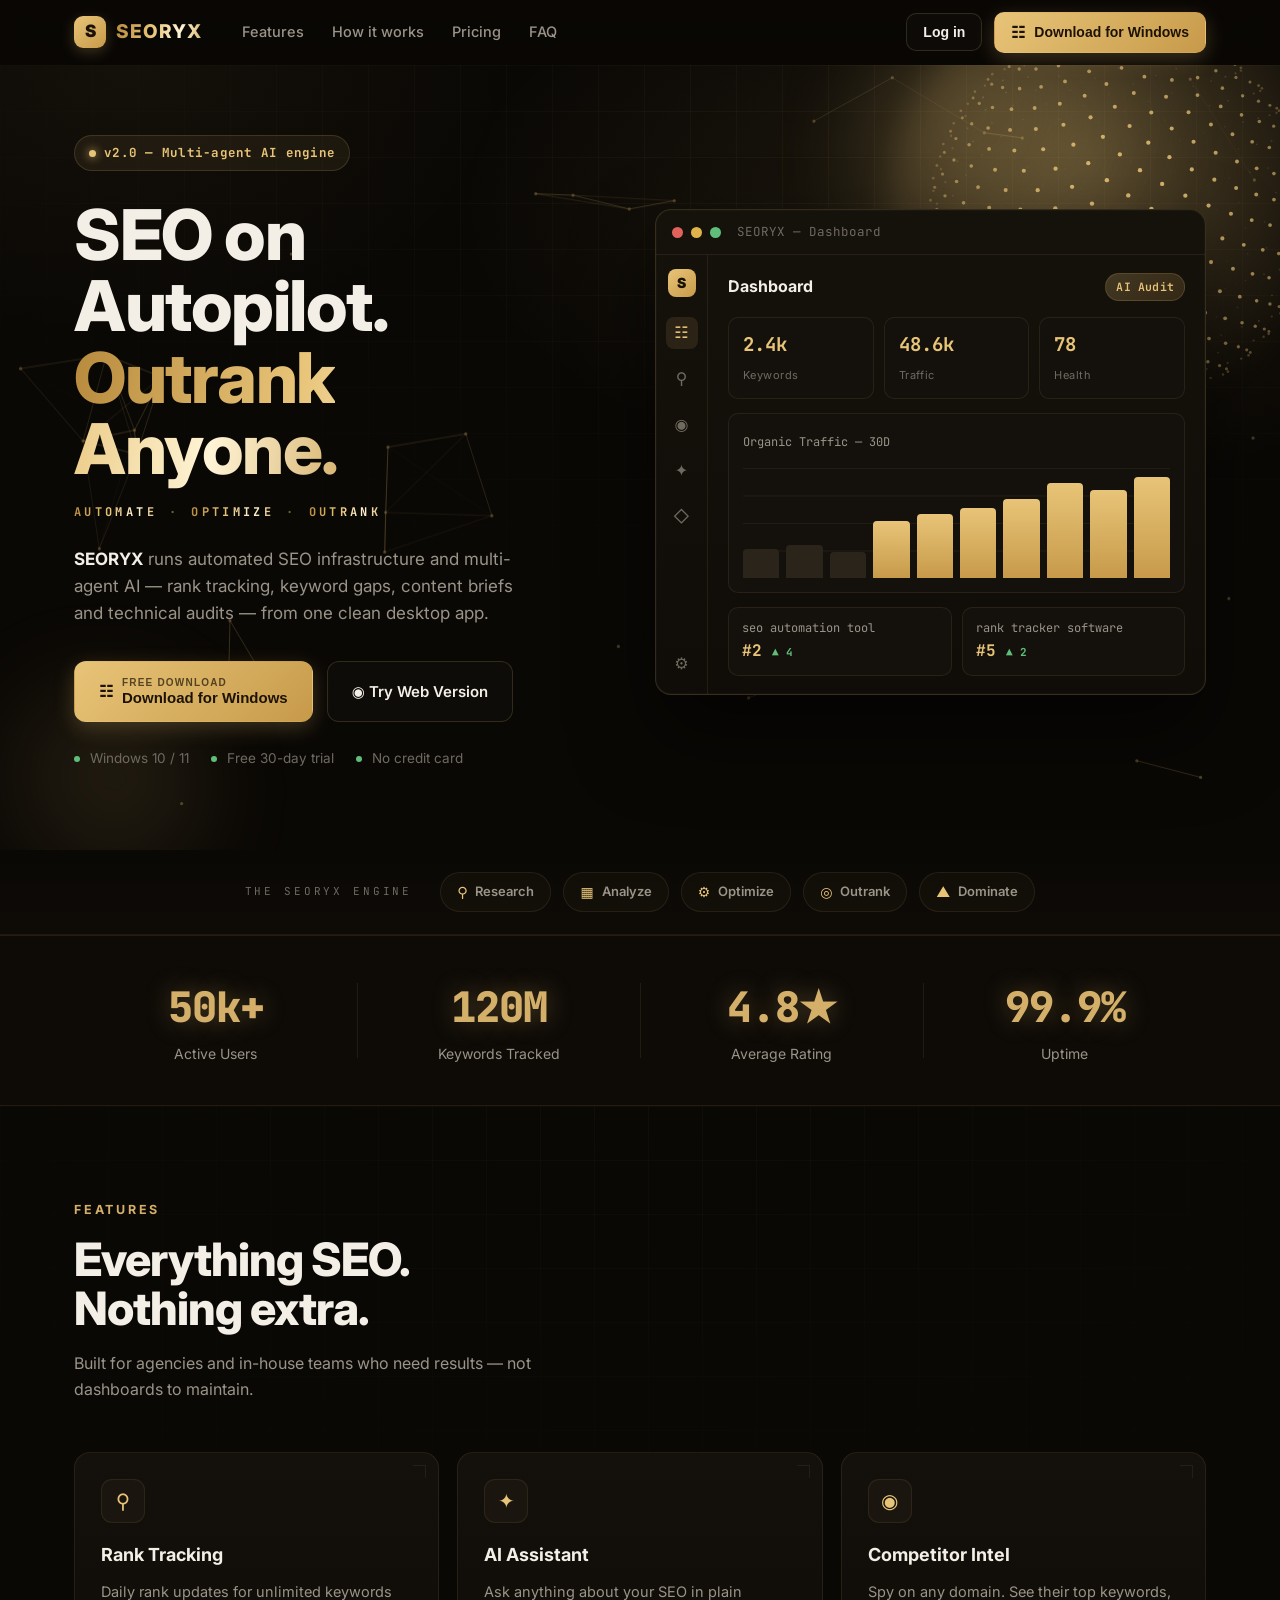
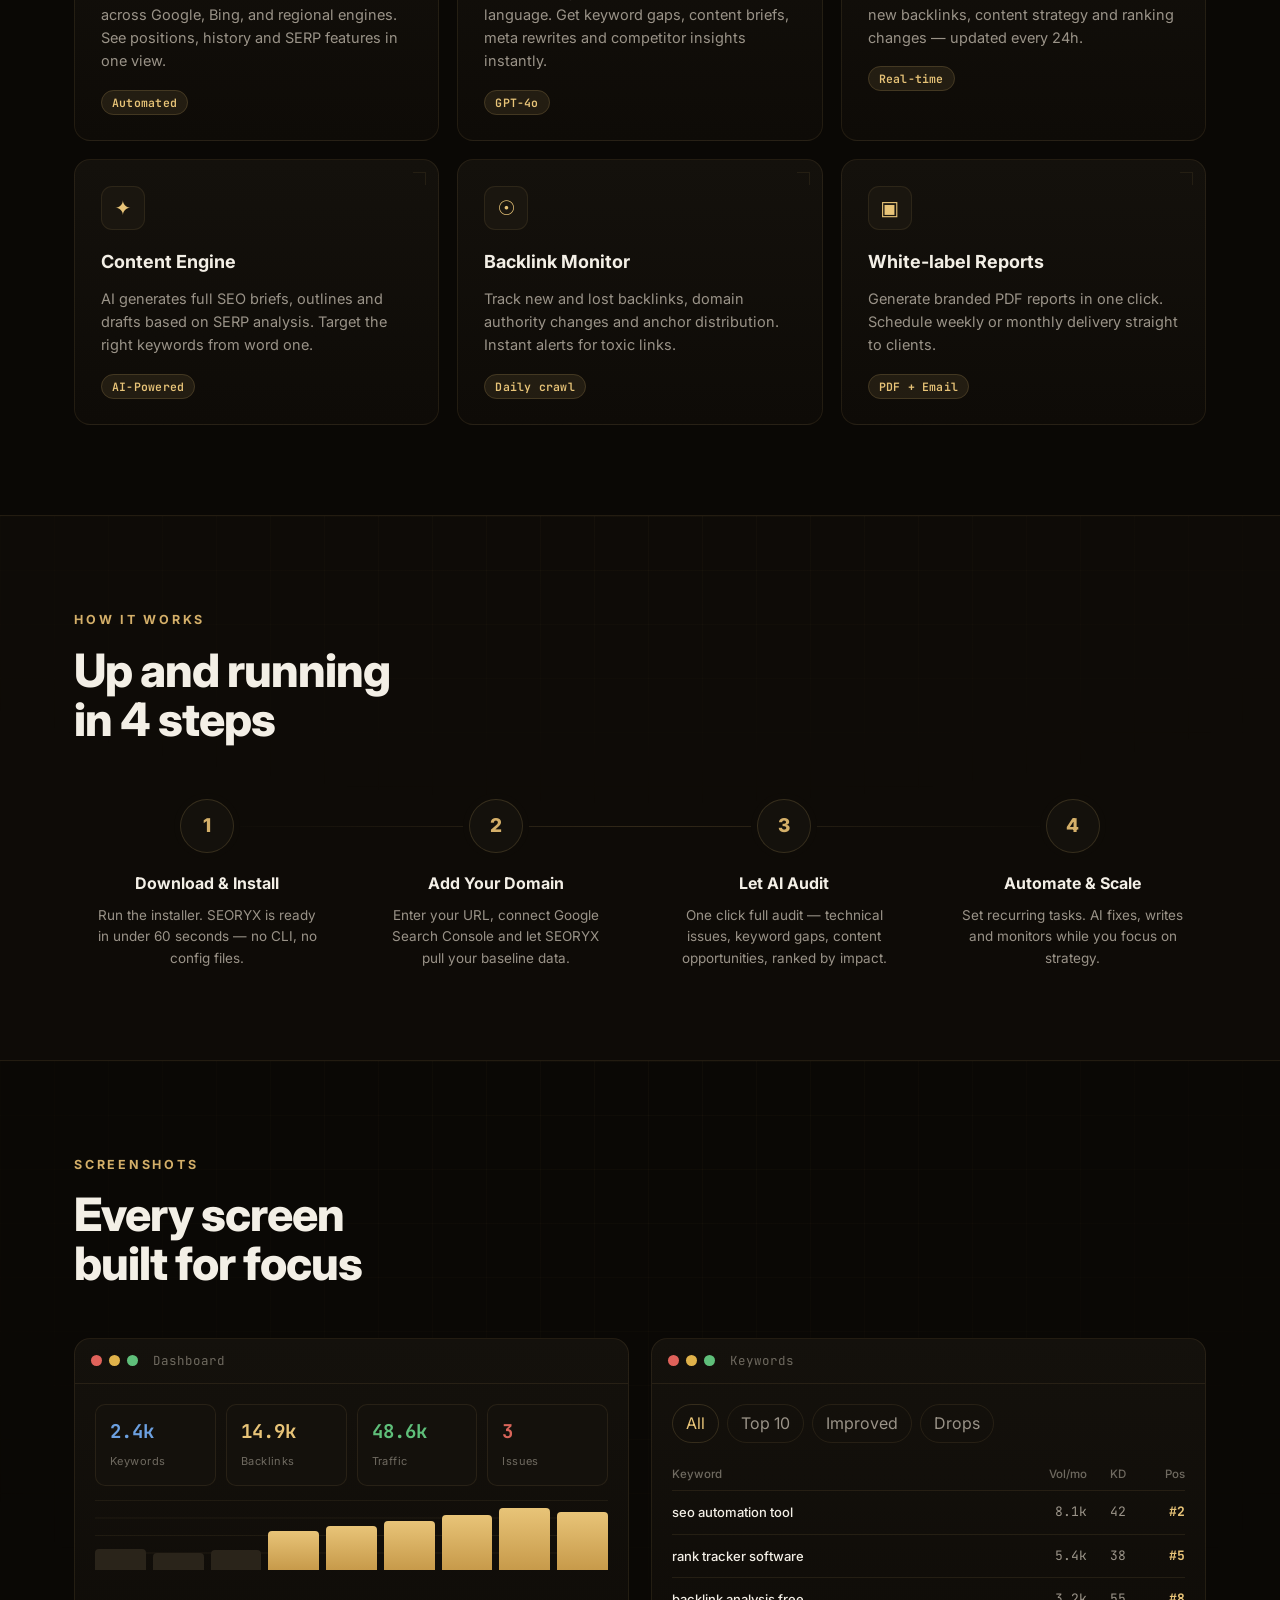
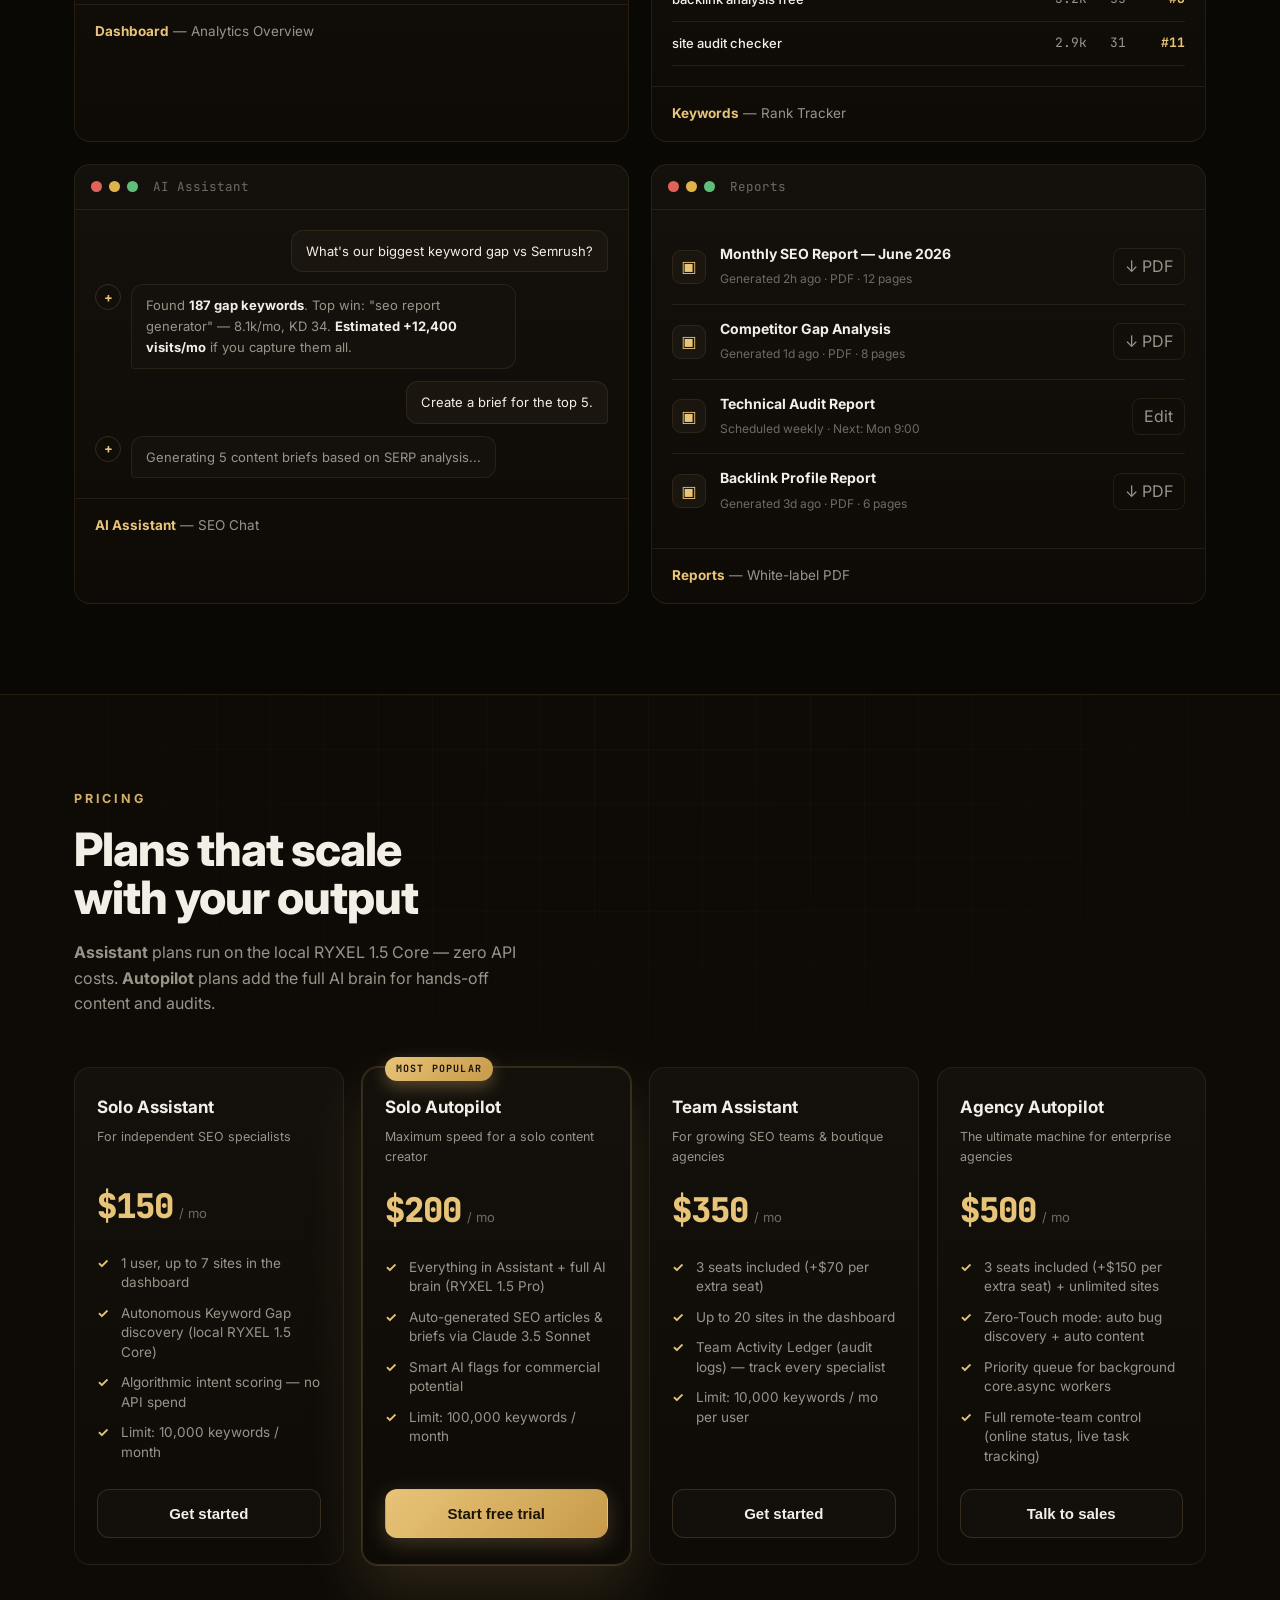
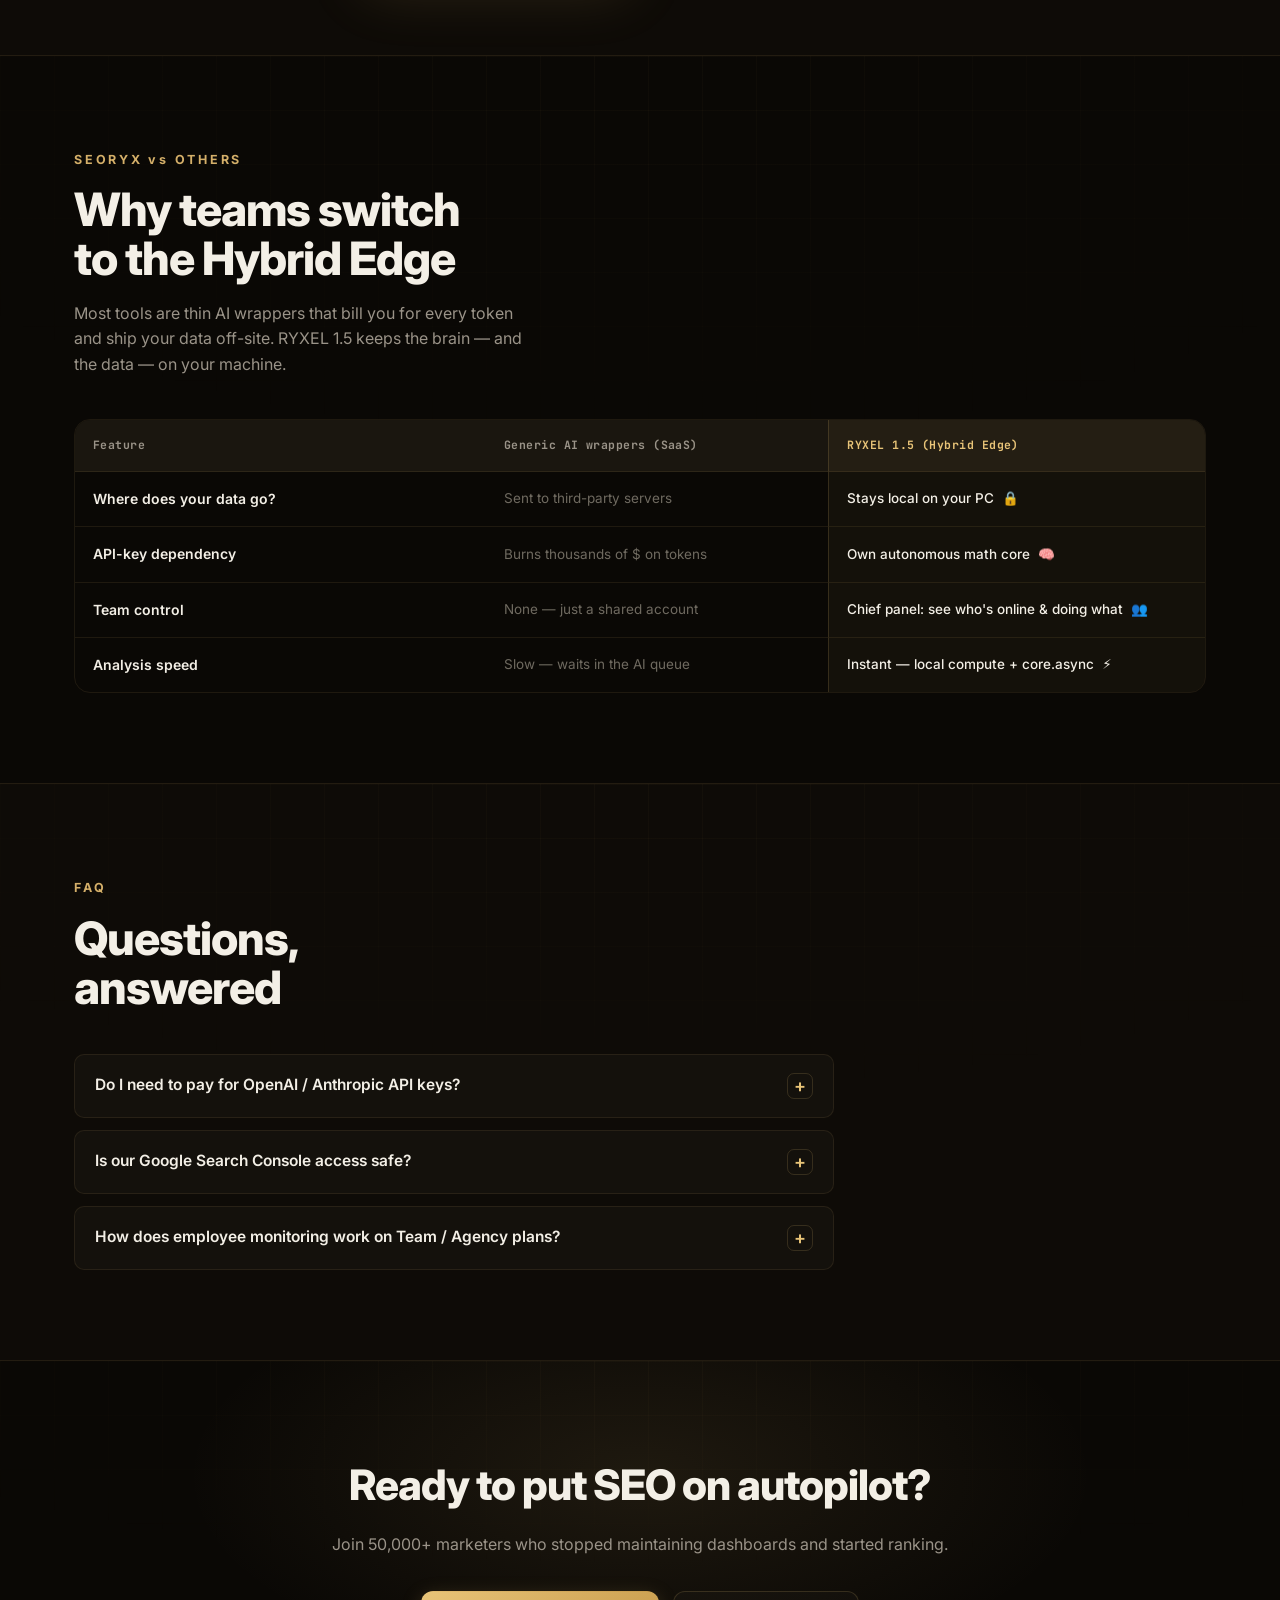
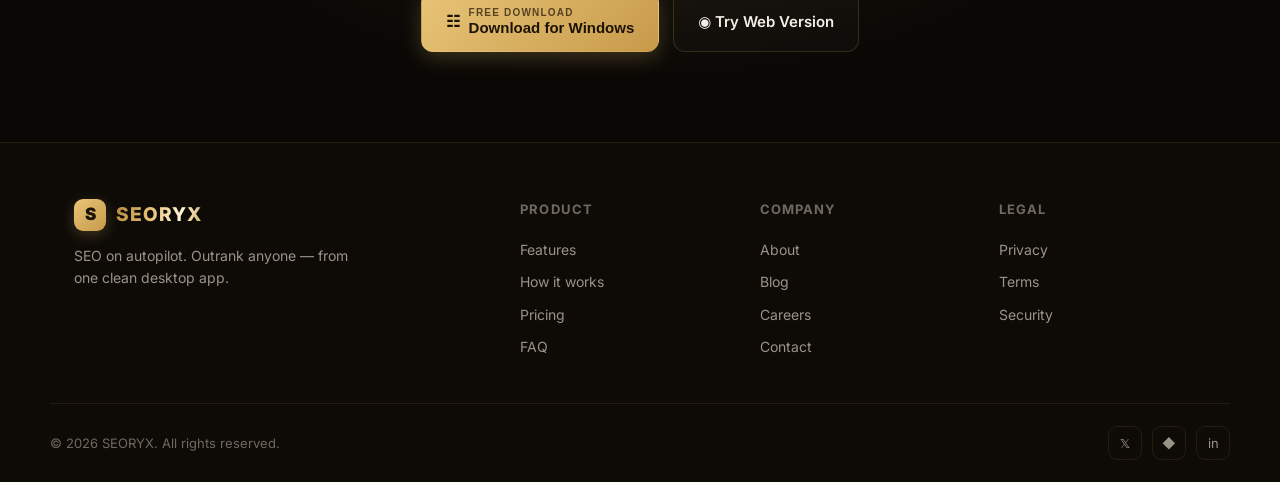
==== commit 8fd8a585: "Change free trial from 14 to 30 days Co-Authored-By: Devin AI <158243242+devin-ai-integration[bot]@u" ====
--- a/index.html
+++ b/index.html
@@ -74,7 +74,7 @@
         </div>
         <ul class="hero__notes">
           <li>Windows 10 / 11</li>
-          <li>Free 14-day trial</li>
+          <li>Free 30-day trial</li>
           <li>No credit card</li>
         </ul>
       </div>
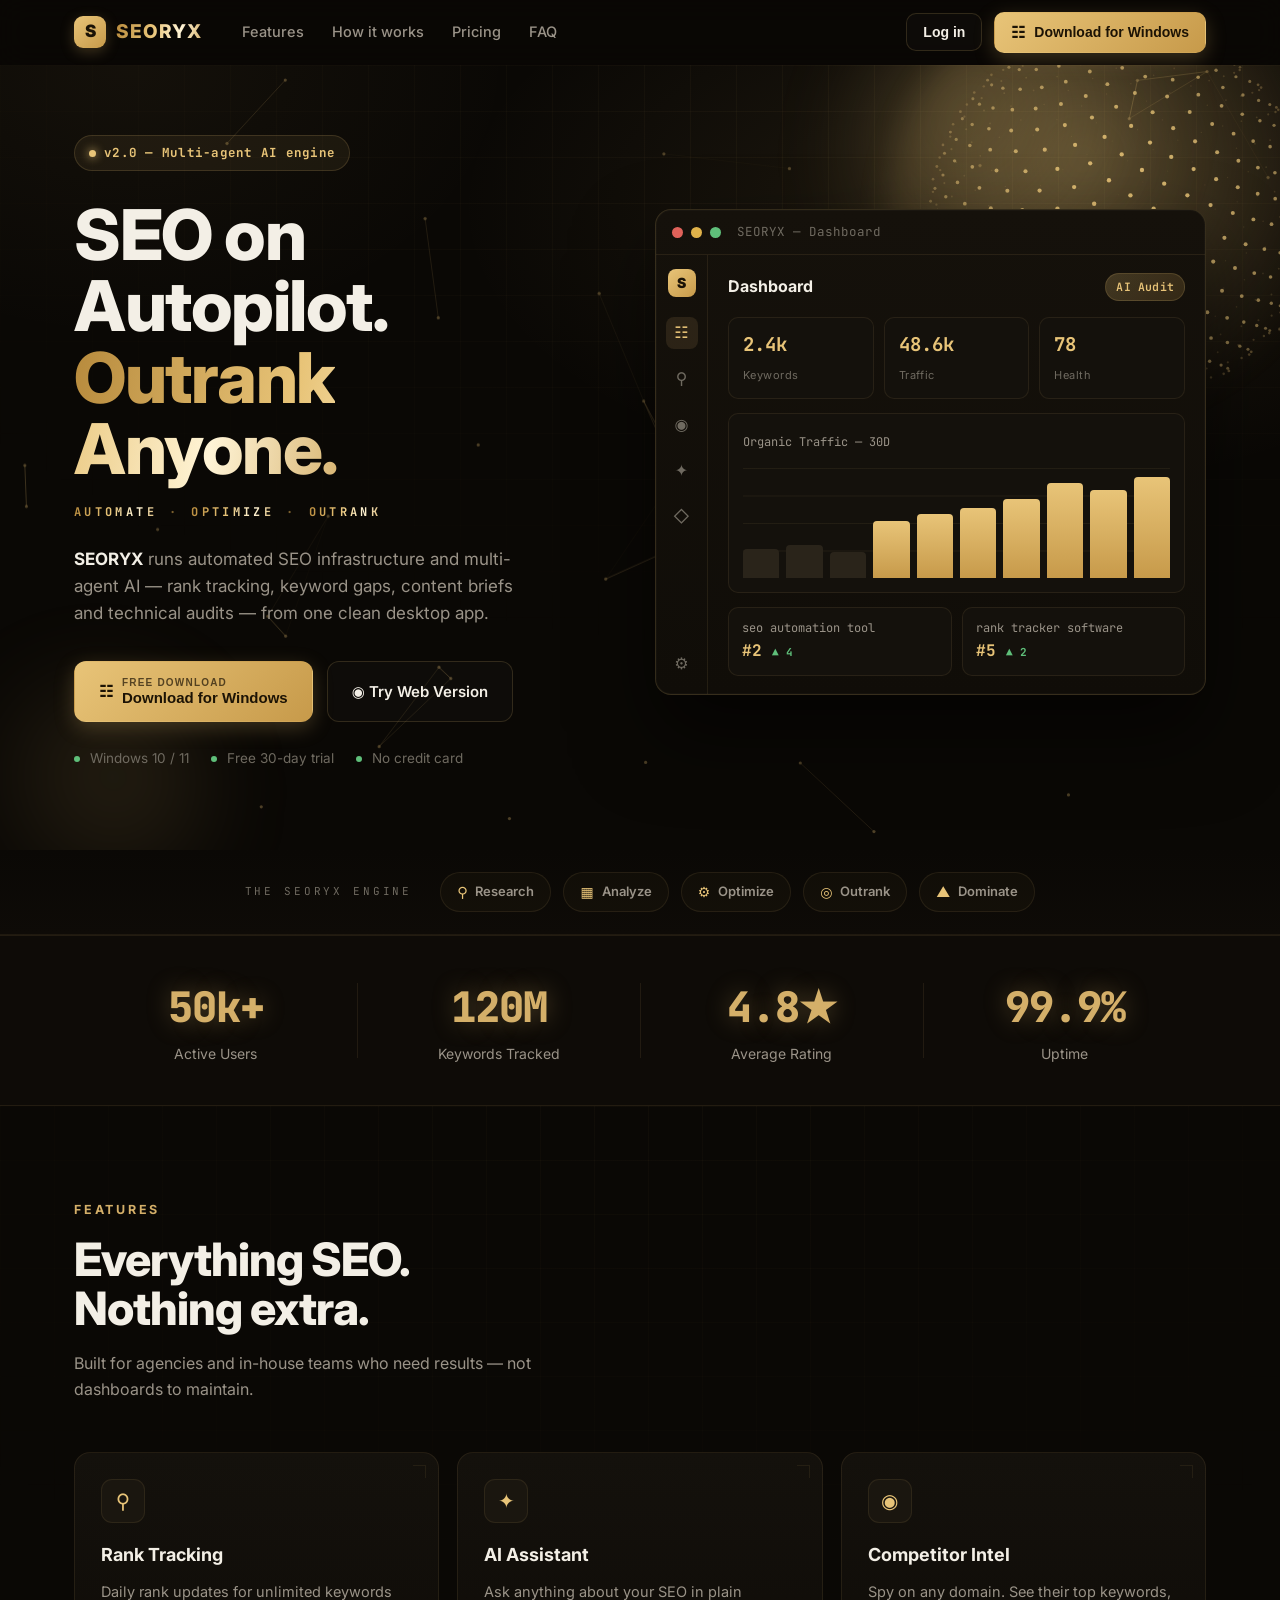
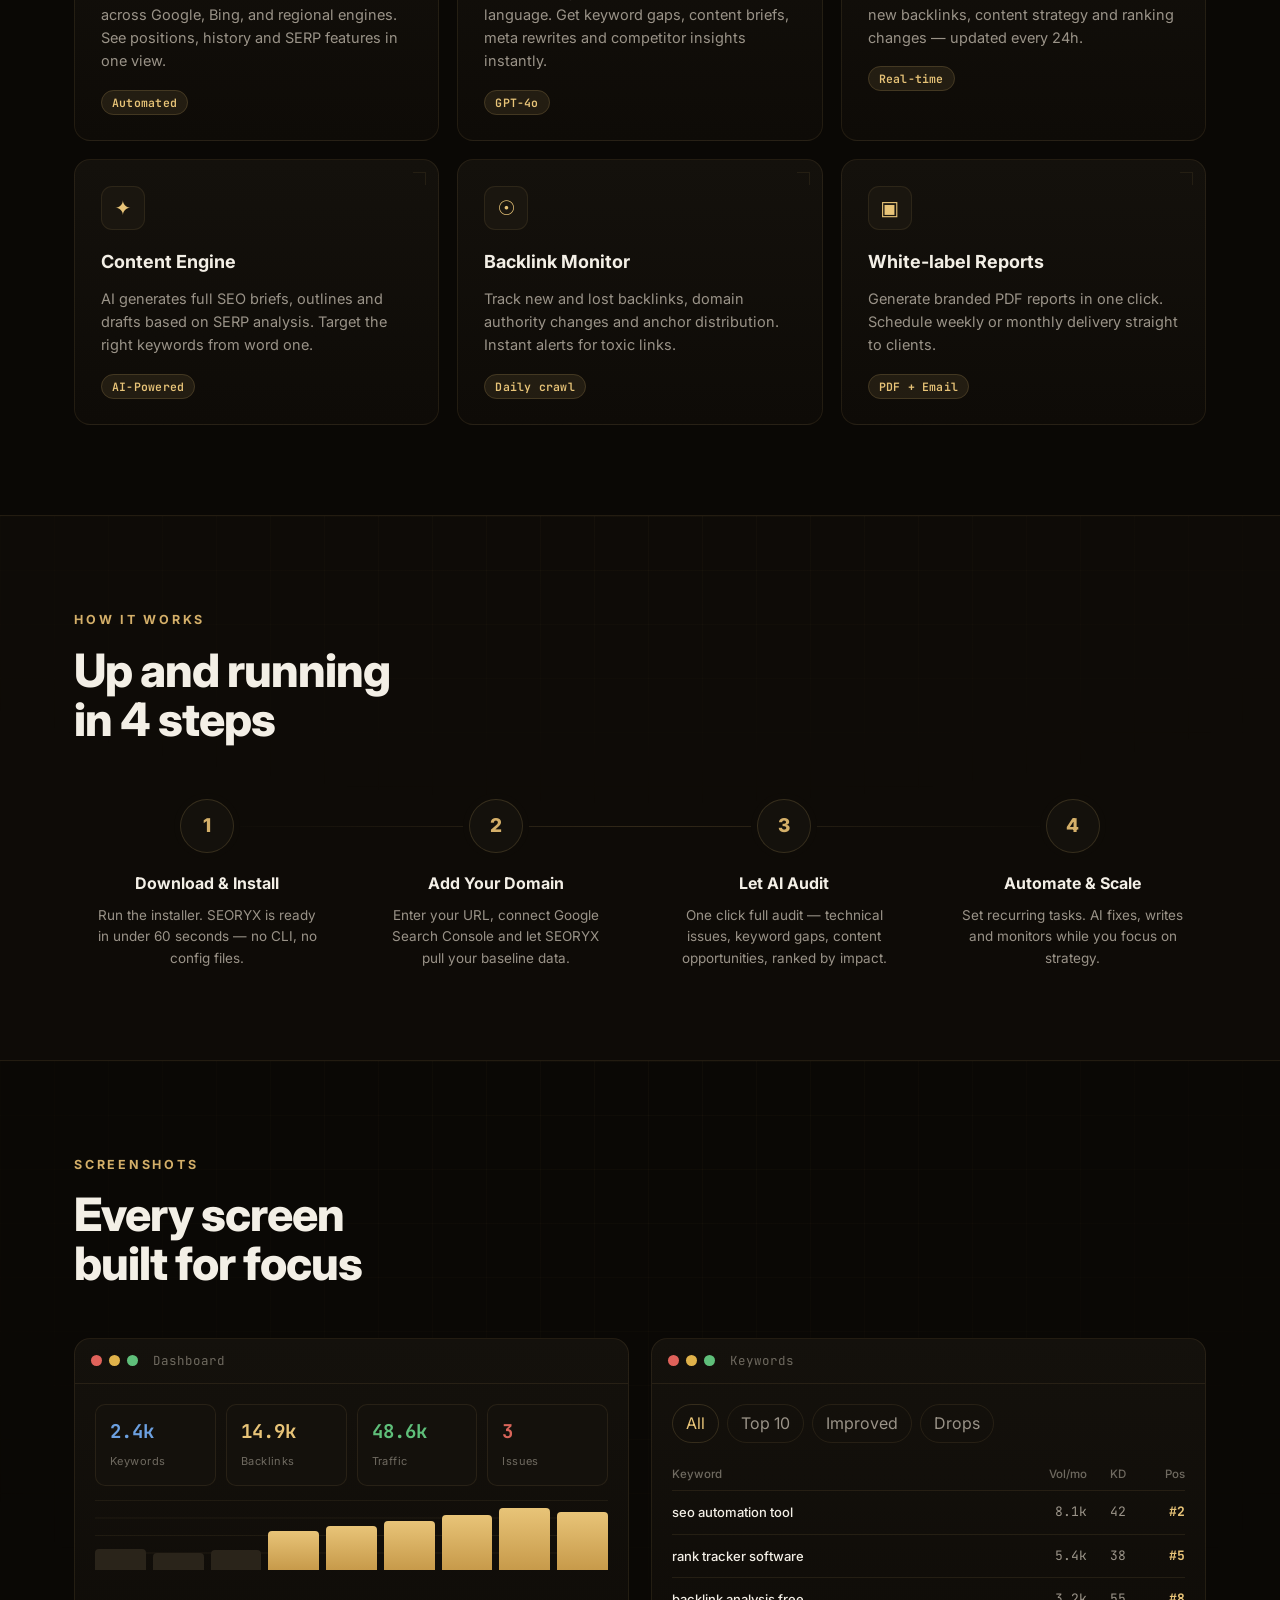
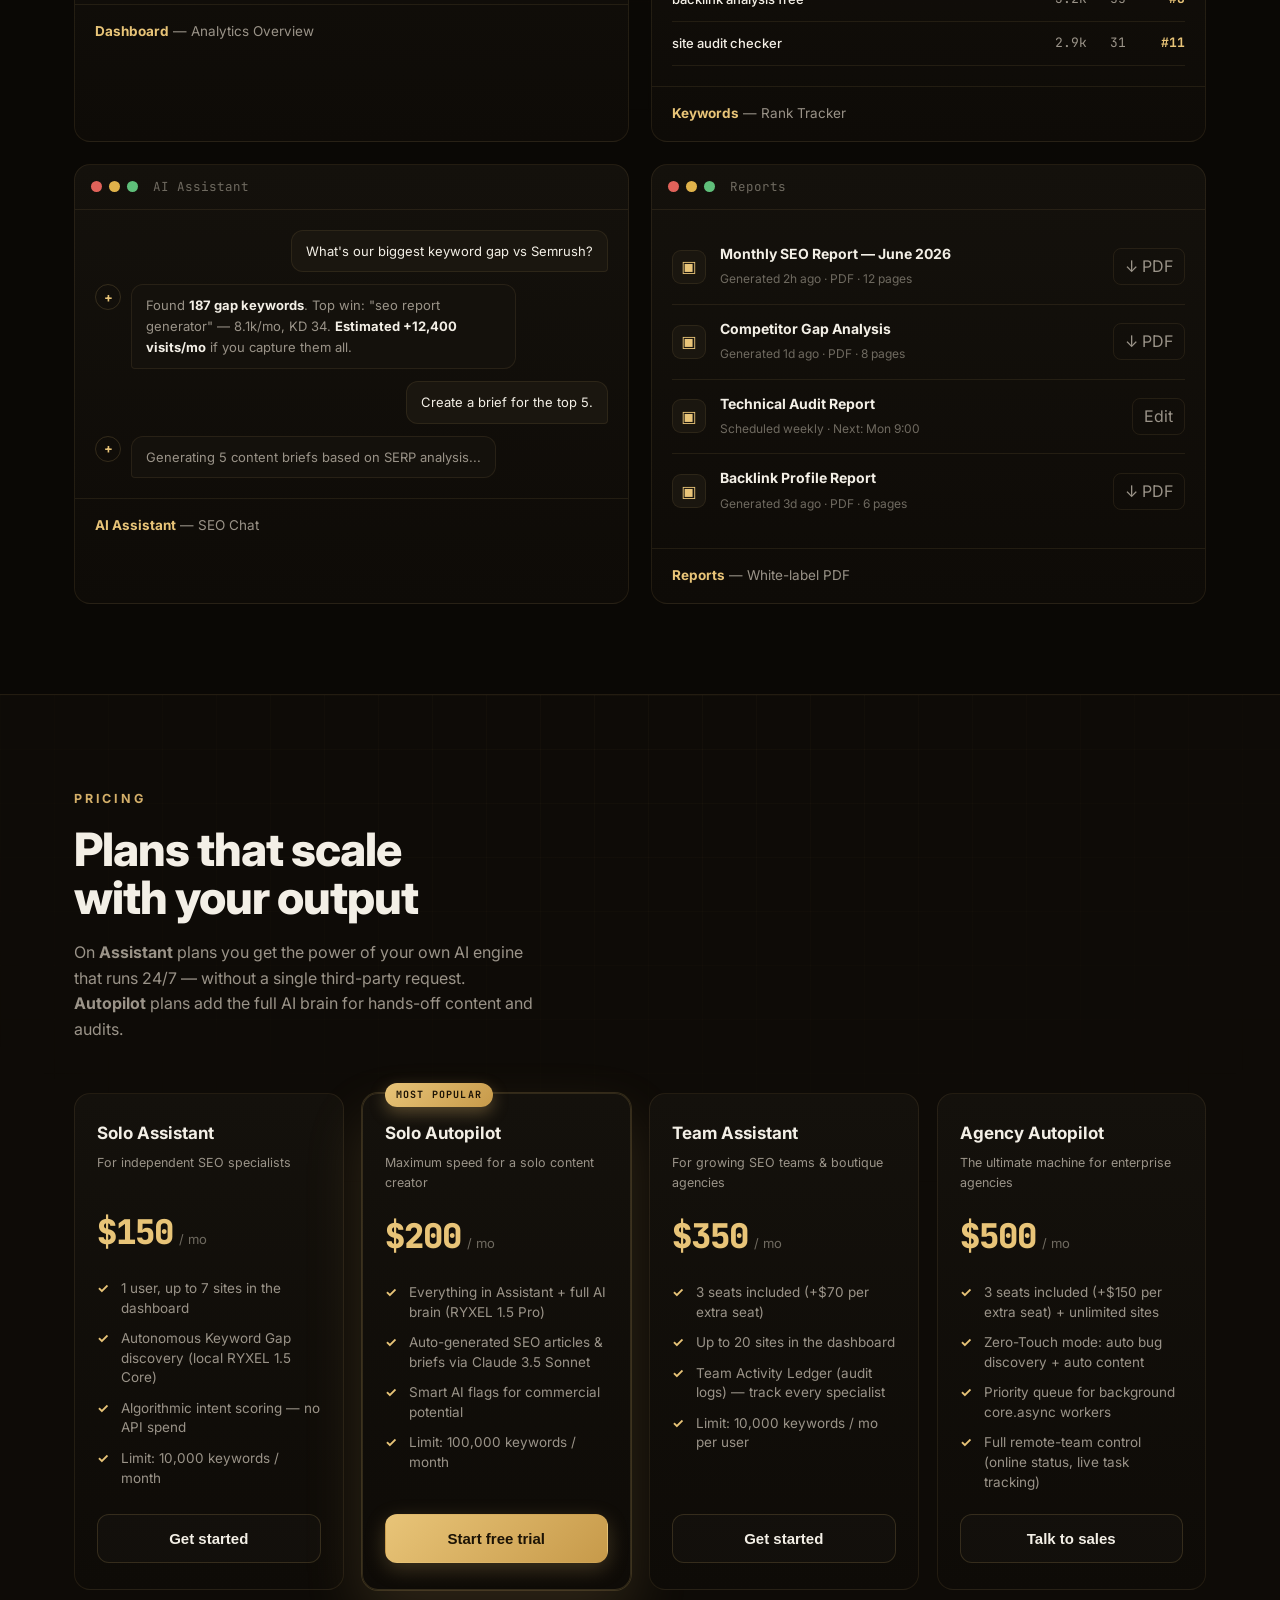
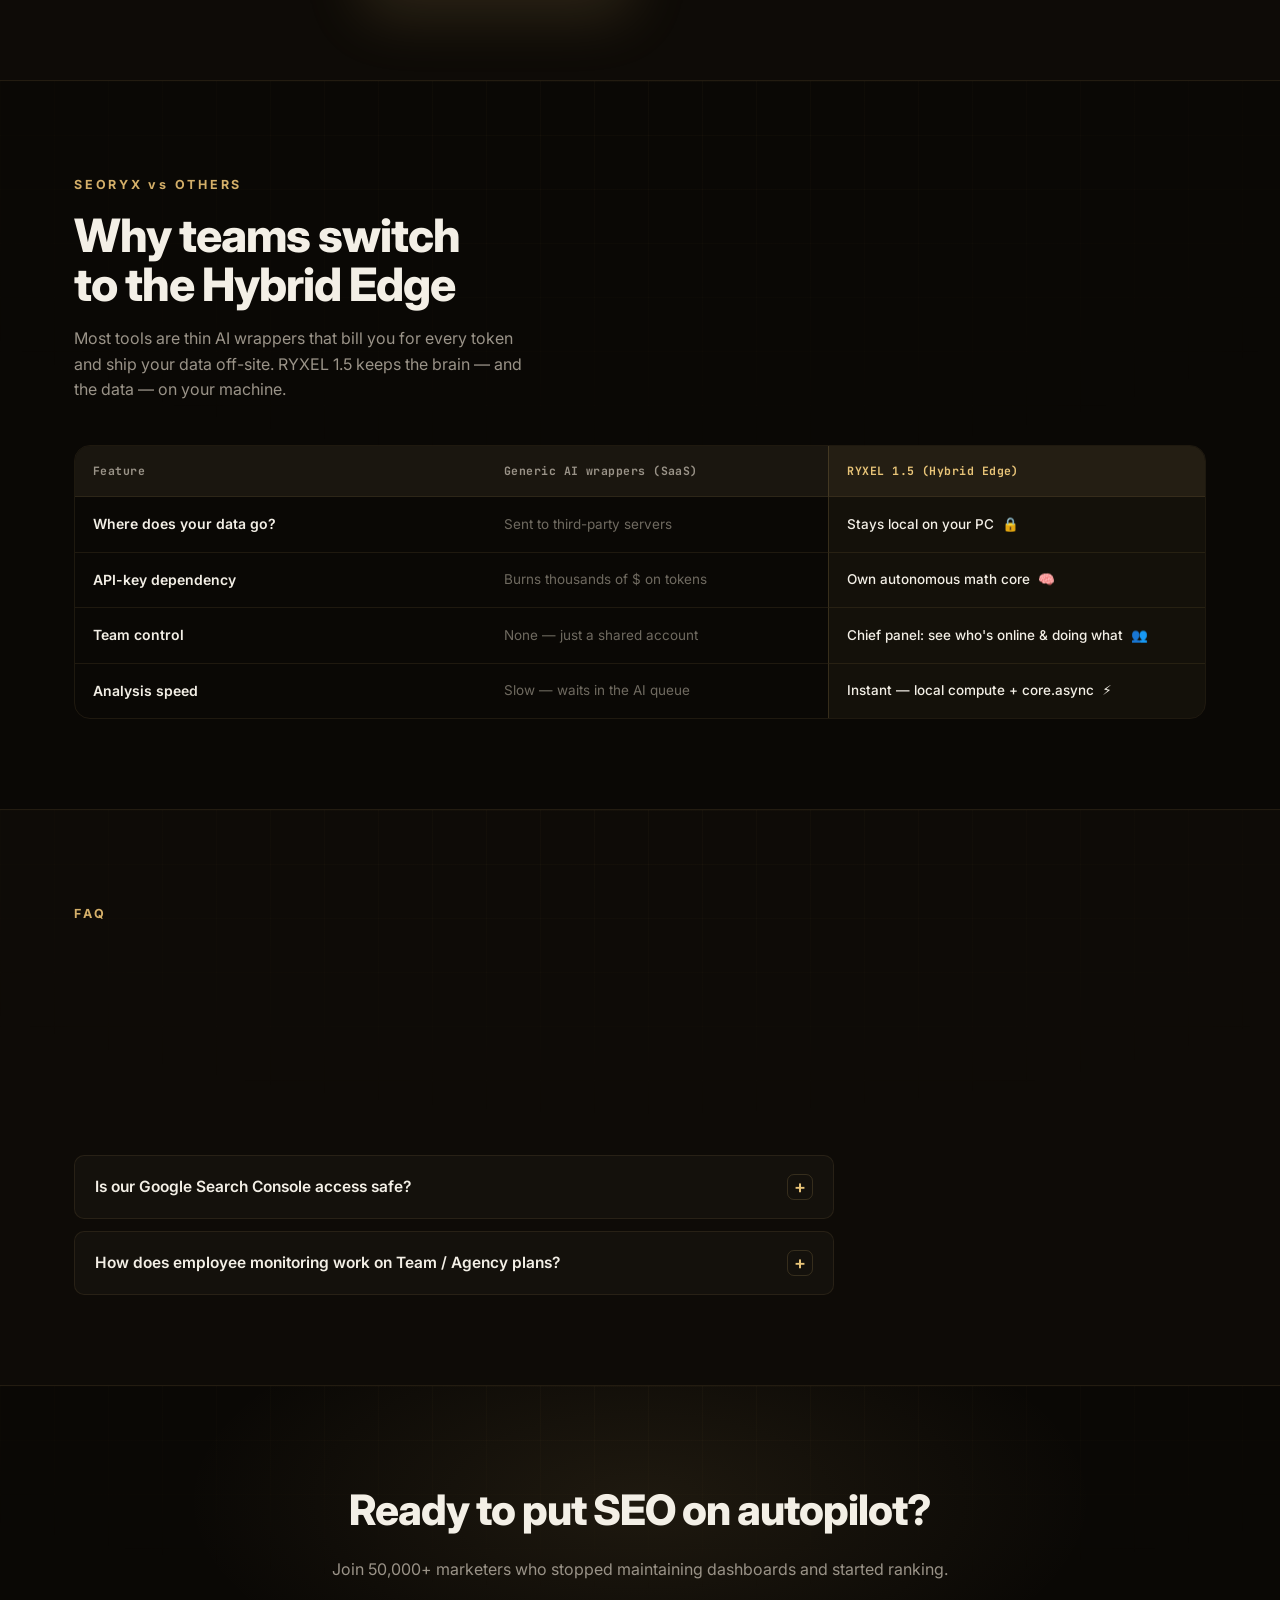
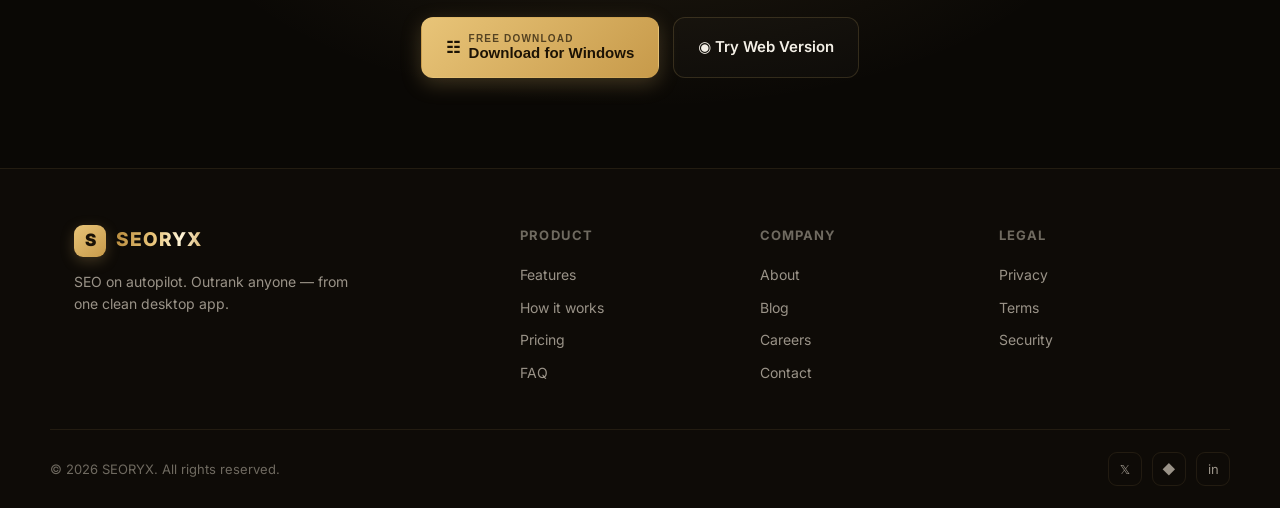
==== commit 5c0538fc: "Expand first FAQ to AI-sovereignty content + update pricing subheading Co-Authored-By: Devin AI <158" ====
--- a/index.html
+++ b/index.html
@@ -328,7 +328,7 @@
       <span class="eyebrow">PRICING</span>
       <h2 class="section__title">Plans that scale<br />with your output</h2>
       <p class="section__lead">
-        <strong>Assistant</strong> plans run on the local RYXEL&nbsp;1.5 Core — zero API costs.
+        On <strong>Assistant</strong> plans you get the power of your own AI engine that runs 24/7 — without a single third-party request.
         <strong>Autopilot</strong> plans add the full AI brain for hands-off content and audits.
       </p>
 
@@ -438,7 +438,15 @@
             Do I need to pay for OpenAI / Anthropic API keys?
             <span class="faq__icon">+</span>
           </button>
-          <div class="faq__a"><p>No! On Assistant plans, our built-in mathematical RYXEL 1.5 Core runs linguistic analysis, intent scoring and technical site audits fully autonomously — right on your device.</p></div>
+          <div class="faq__a faq__a--rich">
+            <h4 class="faq__a-title"><span class="faq__a-chip">RYXEL 1.5 CORE</span> Your personal AI sovereignty</h4>
+            <p>Forget dependency on third-party APIs and the censorship of cloud neural nets. At the heart of RYXEL&nbsp;1.5 is our proprietary mathematical core that does all the heavy lifting — linguistic analysis, intent scoring and deep technical audits — fully autonomously and locally, right on your device.</p>
+            <ul class="faq__points">
+              <li><b>Zero-API Dependency.</b> Our RYXEL Core algorithm runs the math itself. You no longer pay per token or hit OpenAI / Anthropic limits.</li>
+              <li><b>Data under lock.</b> All your semantics and internal agency data stay inside your own hardware — nothing leaks to the cloud.</li>
+              <li><b>Instant speed.</b> Computation happens inside your app, so audit speed never depends on the load on the giants' servers.</li>
+            </ul>
+          </div>
         </div>
         <div class="faq__item">
           <button type="button" class="faq__q" data-action="faq" aria-expanded="false">
--- a/styles.css
+++ b/styles.css
@@ -501,9 +501,18 @@
 .faq__q:hover { color: var(--gold-bright); }
 .faq__icon { flex: none; width: 26px; height: 26px; border-radius: 7px; display: grid; place-items: center; border: 1px solid var(--line-strong); color: var(--gold-bright); font-size: 18px; line-height: 1; transition: transform .3s var(--ease), background .3s, color .3s; }
 .faq__item.open .faq__icon { transform: rotate(45deg); background: linear-gradient(135deg, var(--gold-bright), var(--gold-2)); color: #1c1305; }
-.faq__a { max-height: 0; overflow: hidden; transition: max-height .35s var(--ease); }
-.faq__item.open .faq__a { max-height: 300px; }
+.faq__a { max-height: 0; overflow: hidden; transition: max-height .4s var(--ease); }
+.faq__item.open .faq__a { max-height: 340px; }
+.faq__item.open .faq__a--rich { max-height: 560px; }
 .faq__a p { color: var(--muted); font-size: 14px; padding: 0 20px 20px; max-width: 660px; }
+.faq__a--rich p { padding-bottom: 14px; }
+.faq__a-title { display: flex; align-items: center; gap: 10px; flex-wrap: wrap; font-size: 15.5px; font-weight: 700; color: var(--text); padding: 4px 20px 10px; }
+.faq__a-chip { font-family: var(--mono); font-size: 10px; font-weight: 700; letter-spacing: .12em; color: #1c1305; background: linear-gradient(135deg, var(--gold-bright), var(--gold-2)); padding: 4px 9px; border-radius: 999px; }
+.faq__points { list-style: none; margin: 0; padding: 0 20px 20px; display: flex; flex-direction: column; gap: 10px; max-width: 680px; }
+.faq__points li { position: relative; padding-left: 24px; color: var(--muted); font-size: 13.5px; line-height: 1.5; }
+.faq__points li::before { content: "\25B8"; position: absolute; left: 4px; top: 0; color: var(--gold-bright); }
+.faq__points b { color: var(--text); font-weight: 700; }
+@media (max-width: 720px) { .faq__item.open .faq__a--rich { max-height: 820px; } }
 
 @media (max-width: 980px) {
   .prices { grid-template-columns: repeat(2, 1fr); }
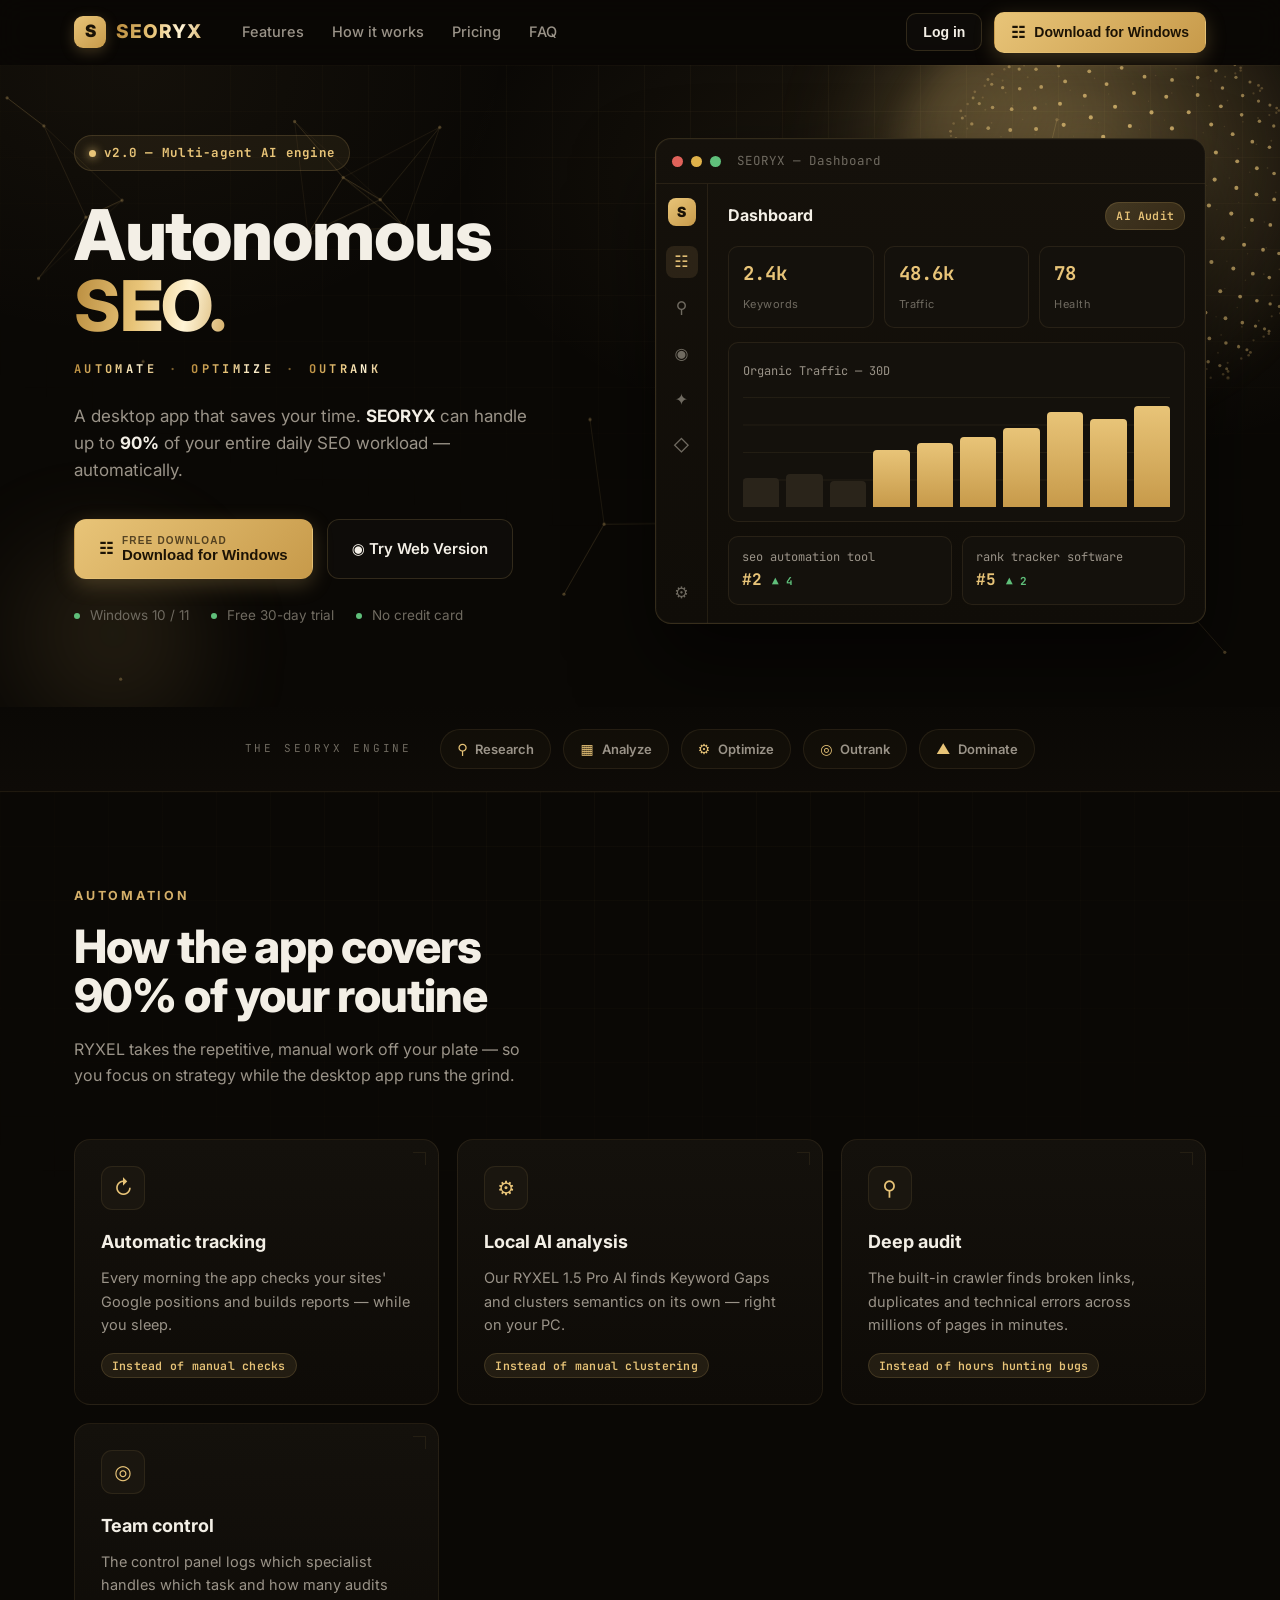
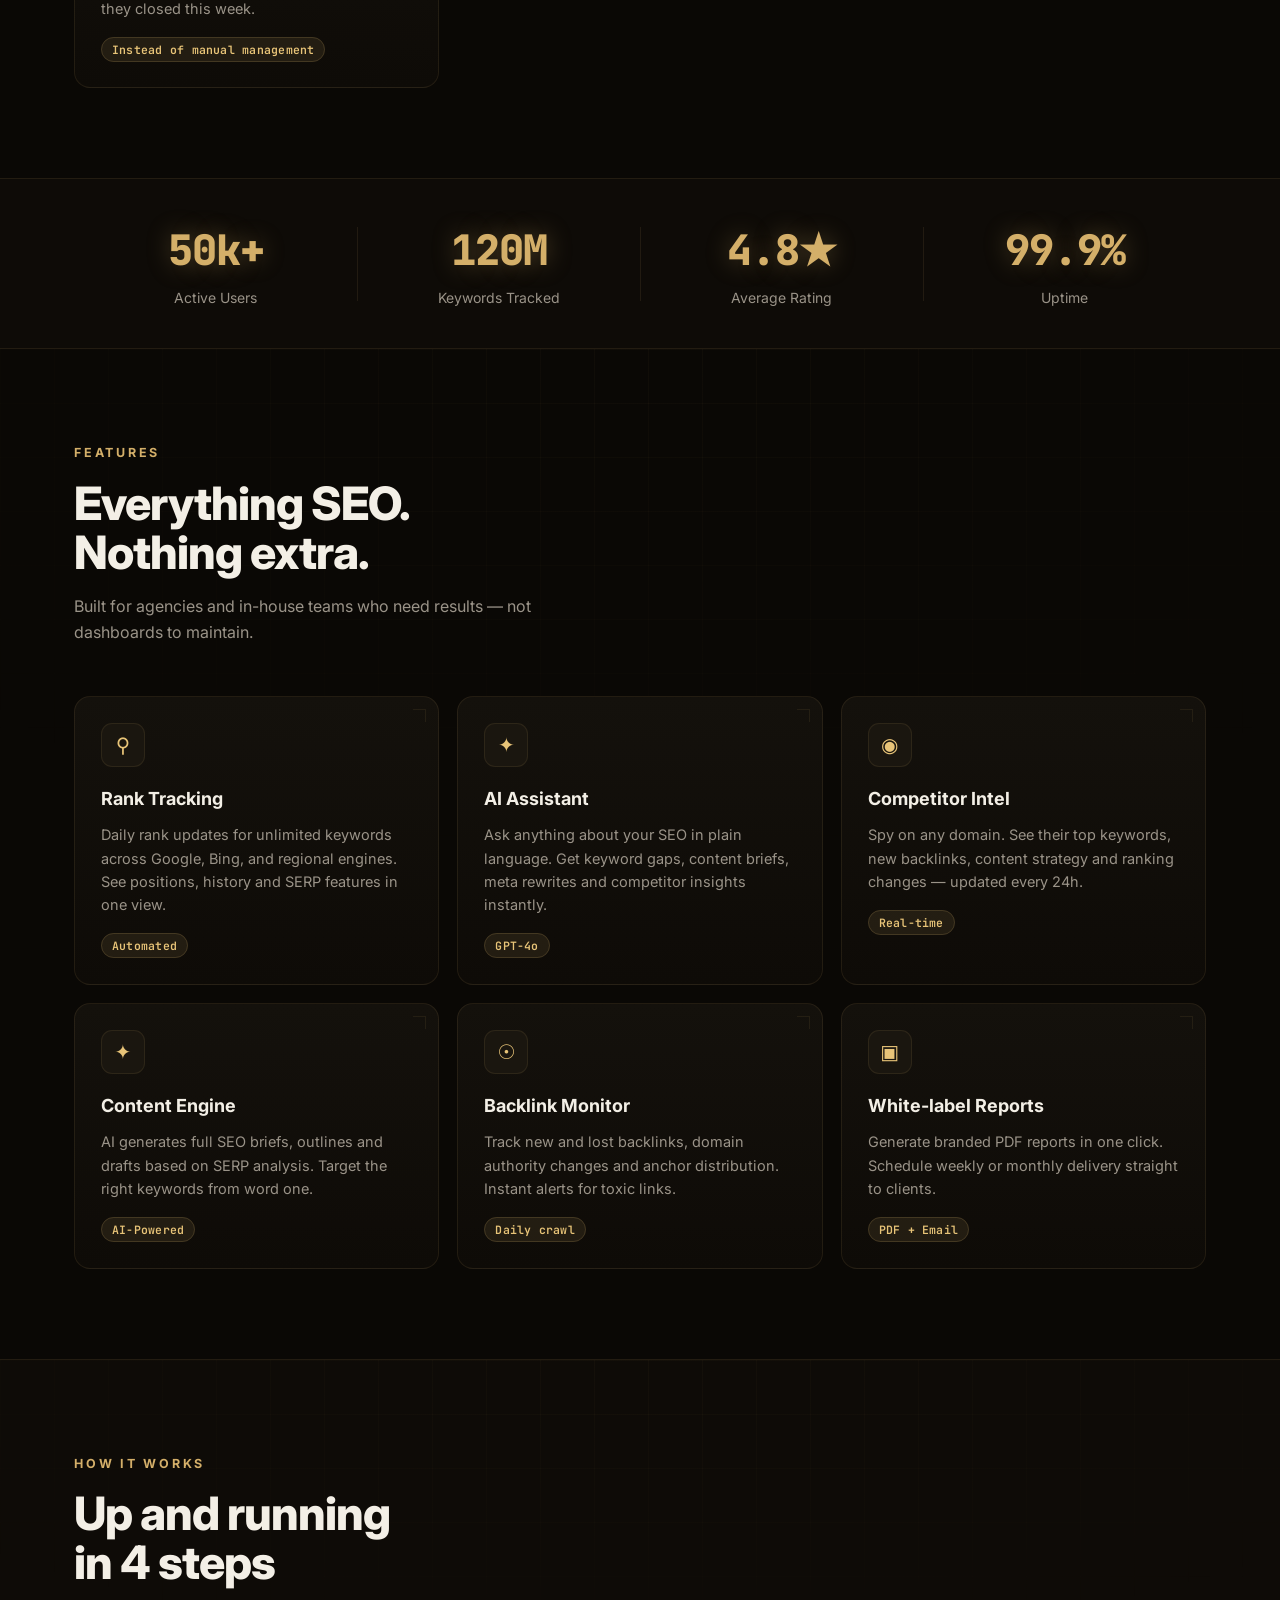
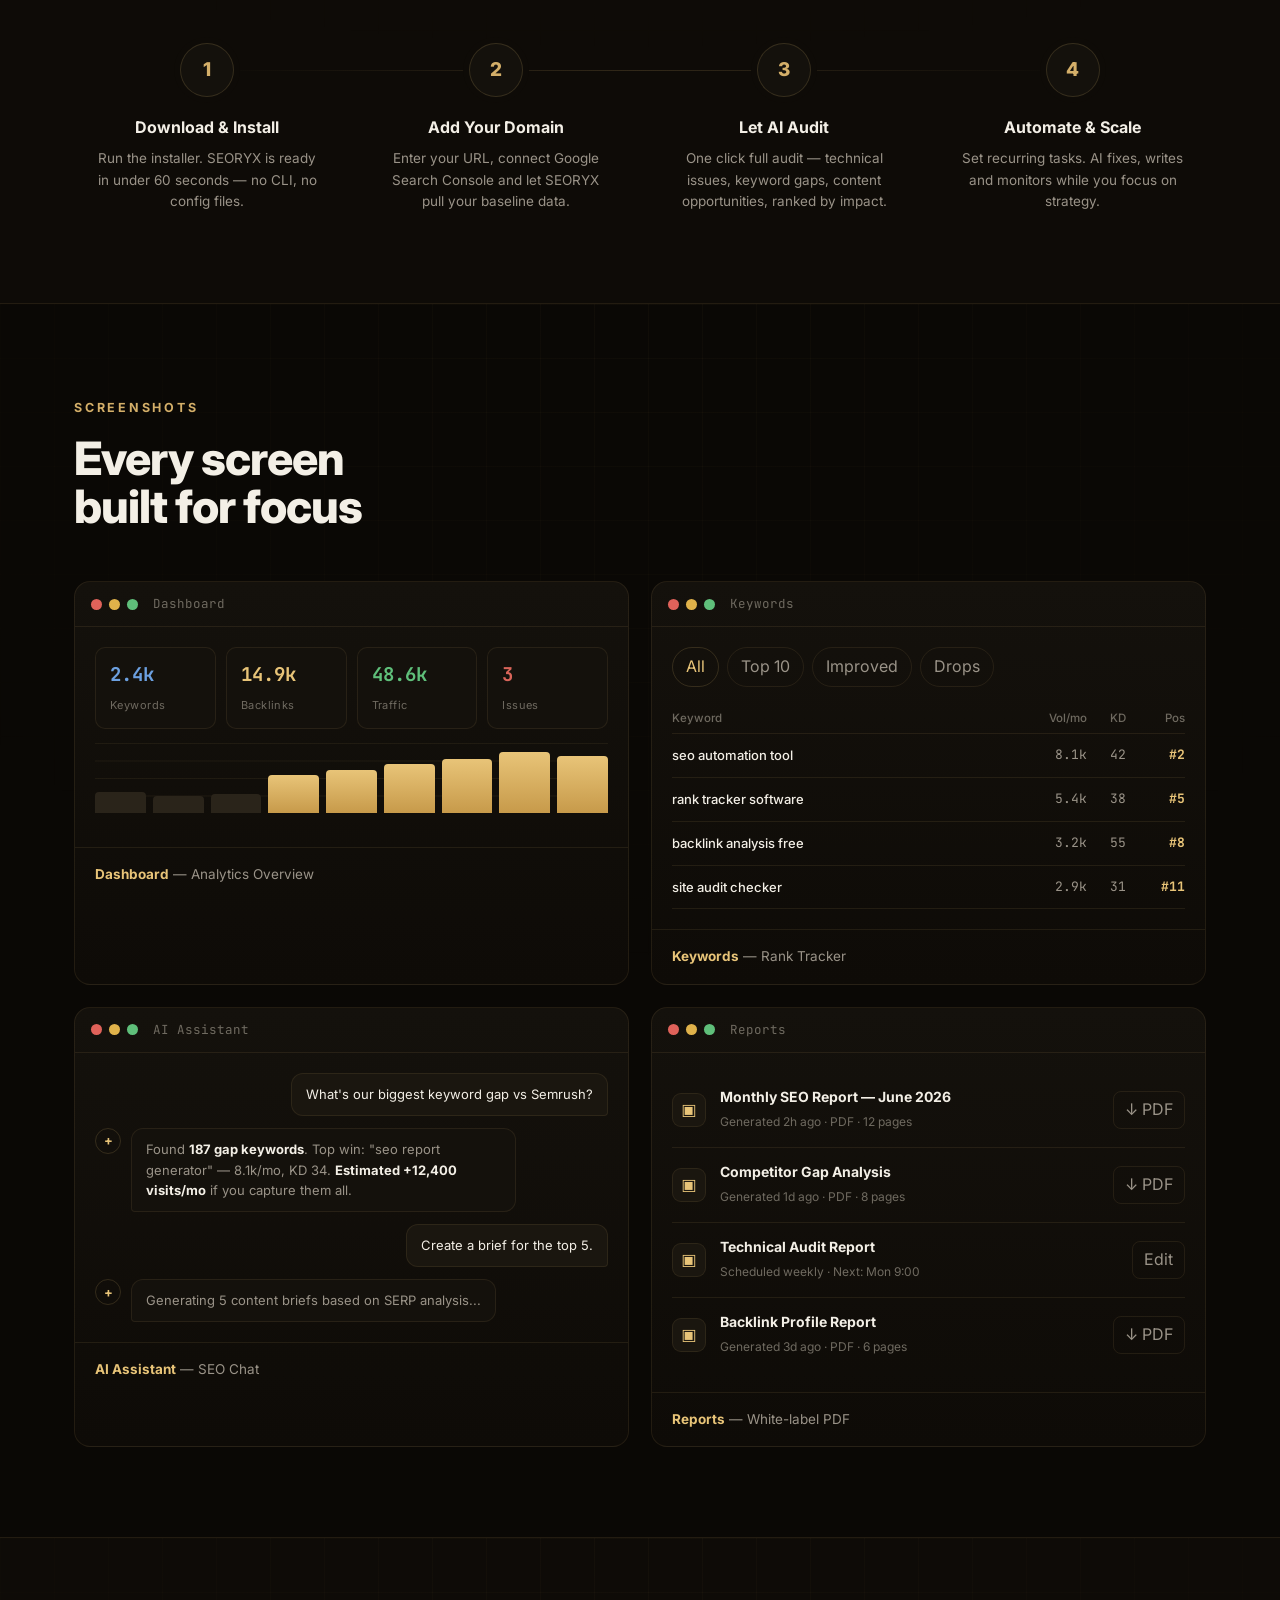
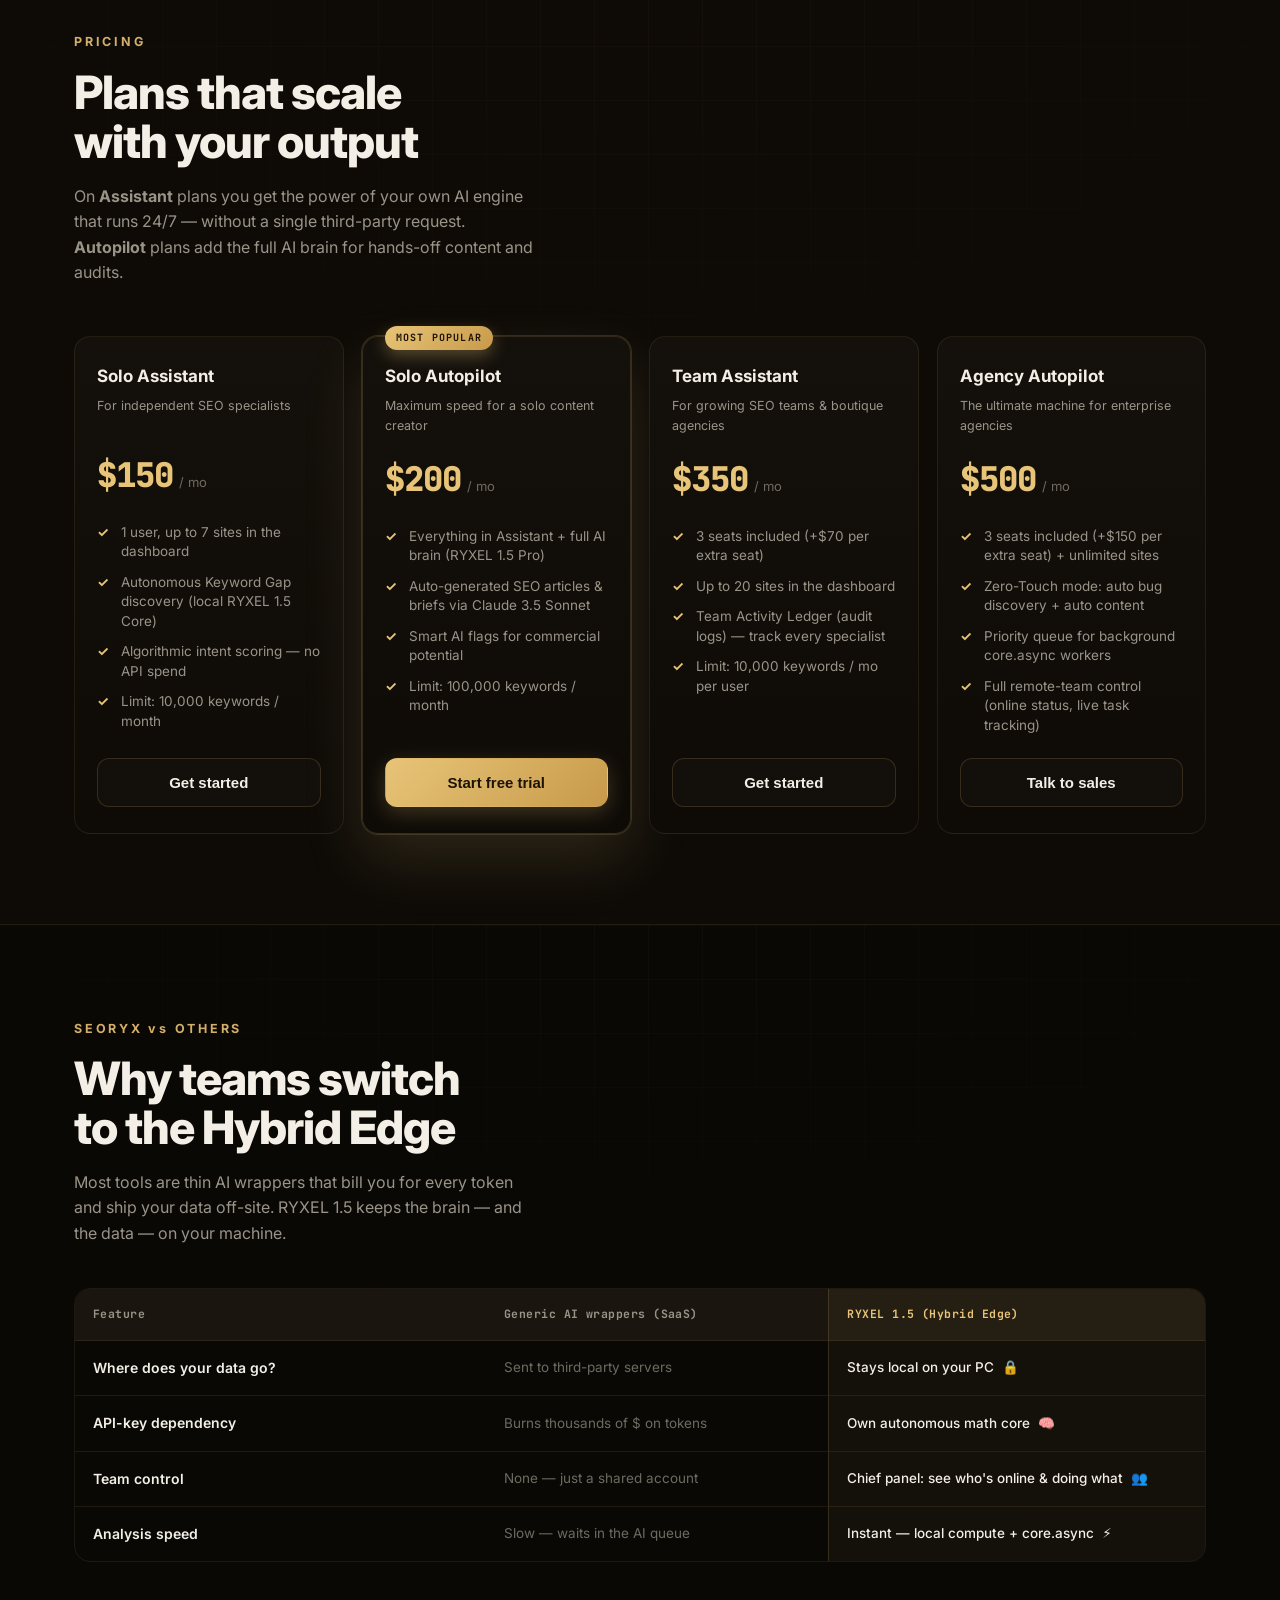
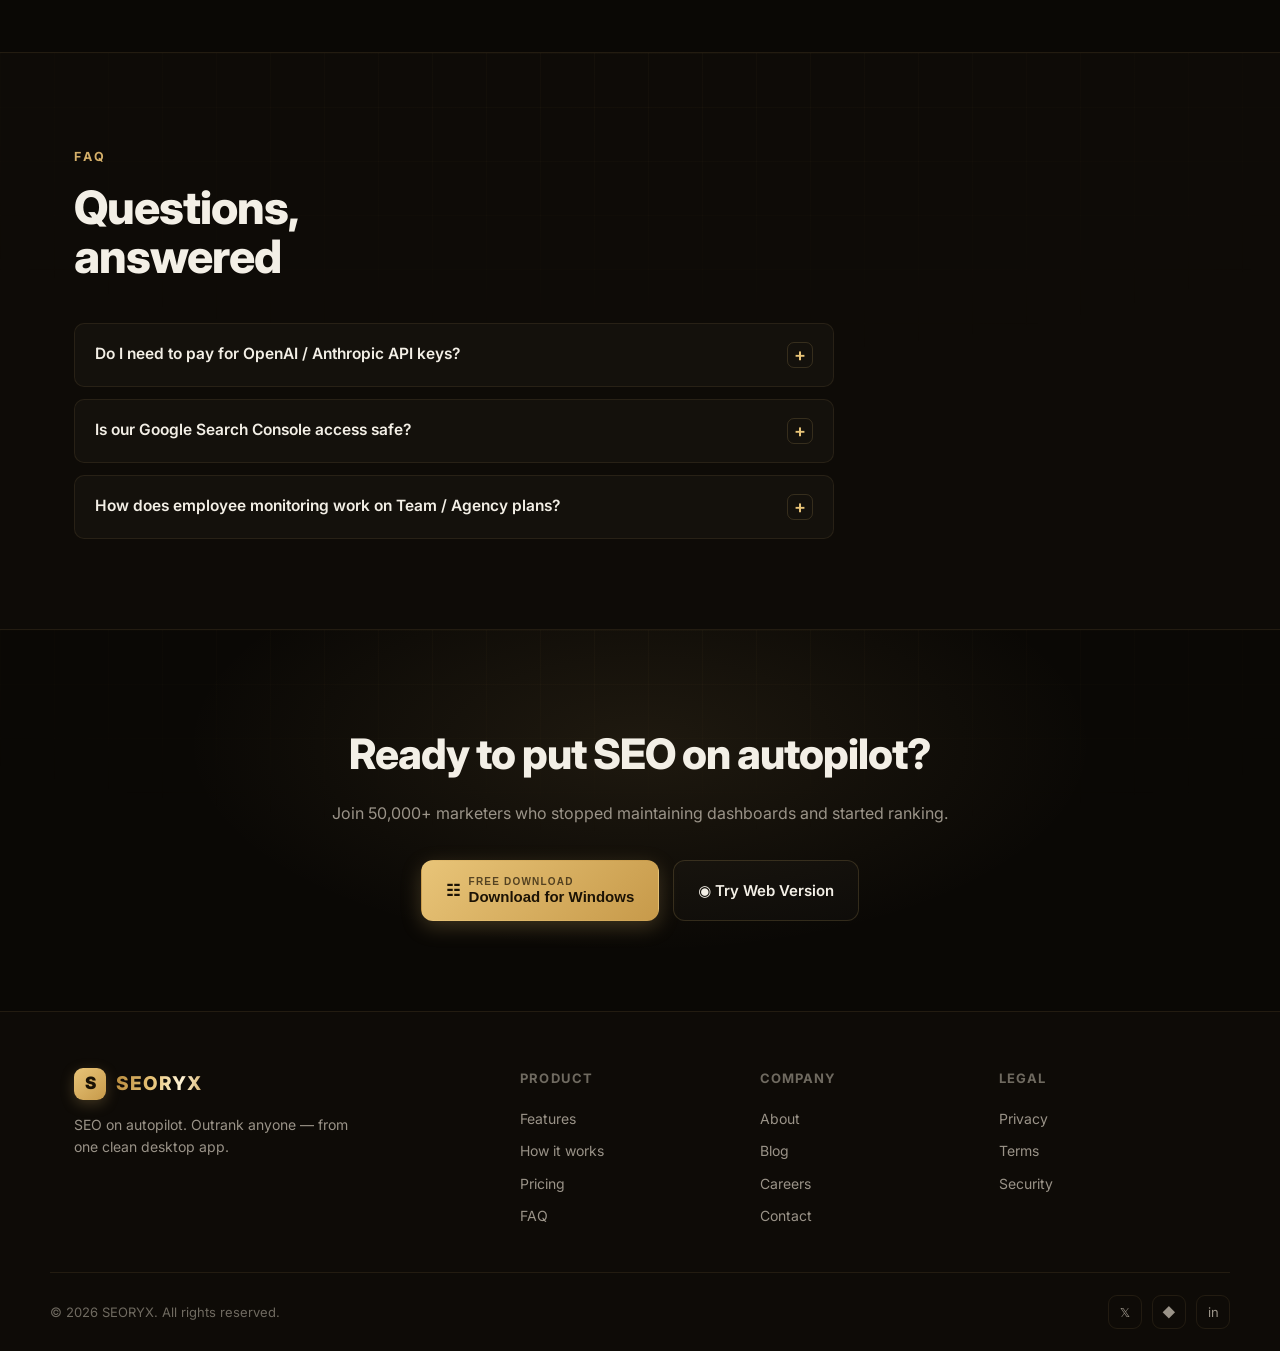
==== commit 7116056d: "Rework hero (Autonomous SEO) + add 90%-routine automation cards Co-Authored-By: Devin AI <158243242+" ====
--- a/index.html
+++ b/index.html
@@ -52,15 +52,13 @@
       <div class="hero__copy">
         <span class="pill"><span class="pill__dot"></span> v2.0 — Multi-agent AI engine</span>
         <h1 class="hero__title">
-          SEO on<br />
-          Autopilot.<br />
-          <span class="accent">Outrank Anyone.</span>
+          Autonomous<br />
+          <span class="accent">SEO.</span>
         </h1>
         <p class="hero__kicker"><span>AUTOMATE</span><i>·</i><span>OPTIMIZE</span><i>·</i><span>OUTRANK</span></p>
         <p class="hero__lead">
-          <strong>SEORYX</strong> runs automated SEO infrastructure and
-          multi-agent AI — rank tracking, keyword gaps, content briefs and
-          technical audits — from one clean desktop app.
+          A desktop app that saves your time. <strong>SEORYX</strong> can handle up to
+          <strong>90%</strong> of your entire daily SEO workload — automatically.
         </p>
         <div class="hero__cta">
           <button type="button" class="btn btn--primary btn--lg" data-action="download">
@@ -152,6 +150,45 @@
     </div>
   </section>
 
+  <!-- Automation (90% of routine) -->
+  <section class="section" id="automation">
+    <div class="container">
+      <span class="eyebrow">AUTOMATION</span>
+      <h2 class="section__title">How the app covers<br />90% of your routine</h2>
+      <p class="section__lead">
+        RYXEL takes the repetitive, manual work off your plate — so you focus on
+        strategy while the desktop app runs the grind.
+      </p>
+
+      <div class="cards">
+        <article class="card">
+          <div class="card__icon">&#8635;</div>
+          <h3>Automatic tracking</h3>
+          <p>Every morning the app checks your sites' Google positions and builds reports — while you sleep.</p>
+          <span class="tag">Instead of manual checks</span>
+        </article>
+        <article class="card">
+          <div class="card__icon">&#9881;</div>
+          <h3>Local AI analysis</h3>
+          <p>Our RYXEL 1.5 Pro AI finds Keyword Gaps and clusters semantics on its own — right on your PC.</p>
+          <span class="tag">Instead of manual clustering</span>
+        </article>
+        <article class="card">
+          <div class="card__icon">&#9906;</div>
+          <h3>Deep audit</h3>
+          <p>The built-in crawler finds broken links, duplicates and technical errors across millions of pages in minutes.</p>
+          <span class="tag">Instead of hours hunting bugs</span>
+        </article>
+        <article class="card">
+          <div class="card__icon">&#9678;</div>
+          <h3>Team control</h3>
+          <p>The control panel logs which specialist handles which task and how many audits they closed this week.</p>
+          <span class="tag">Instead of manual management</span>
+        </article>
+      </div>
+    </div>
+  </section>
+
   <!-- Stats -->
   <section class="stats">
     <div class="container stats__grid">
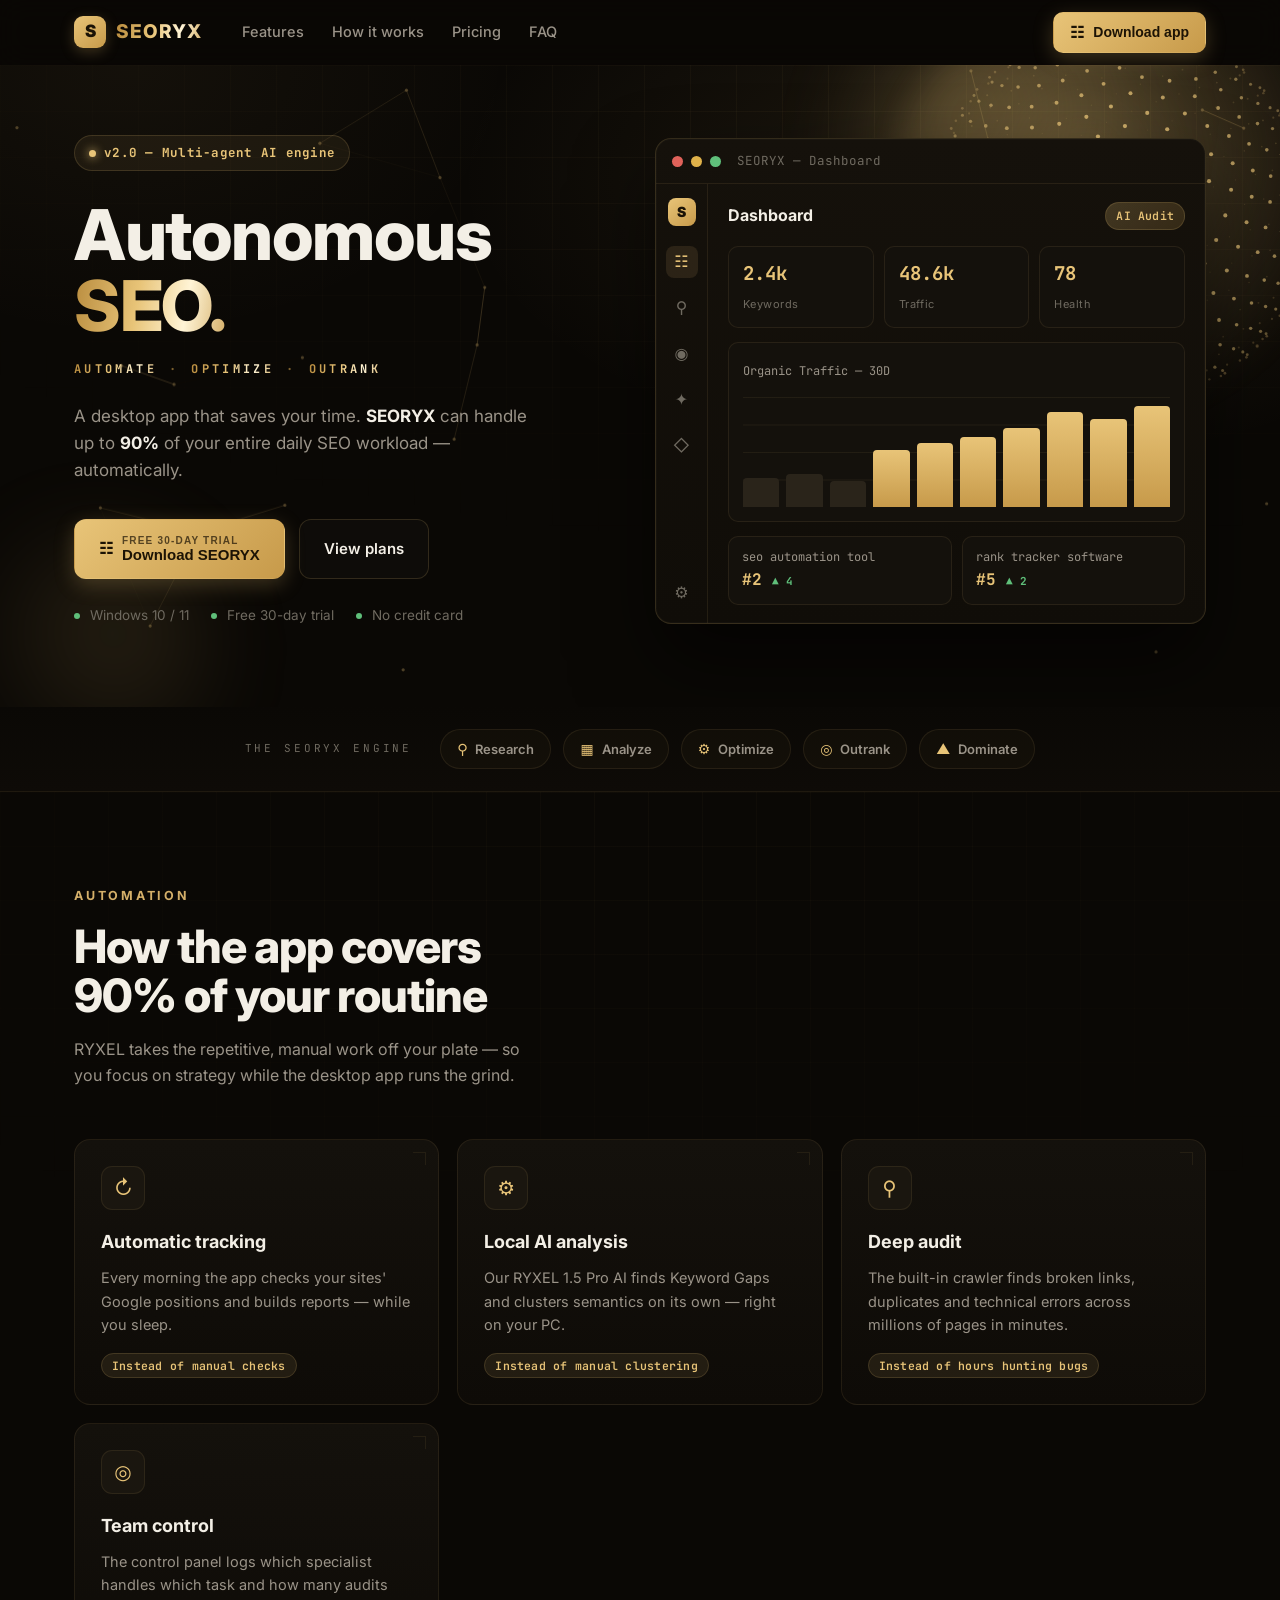
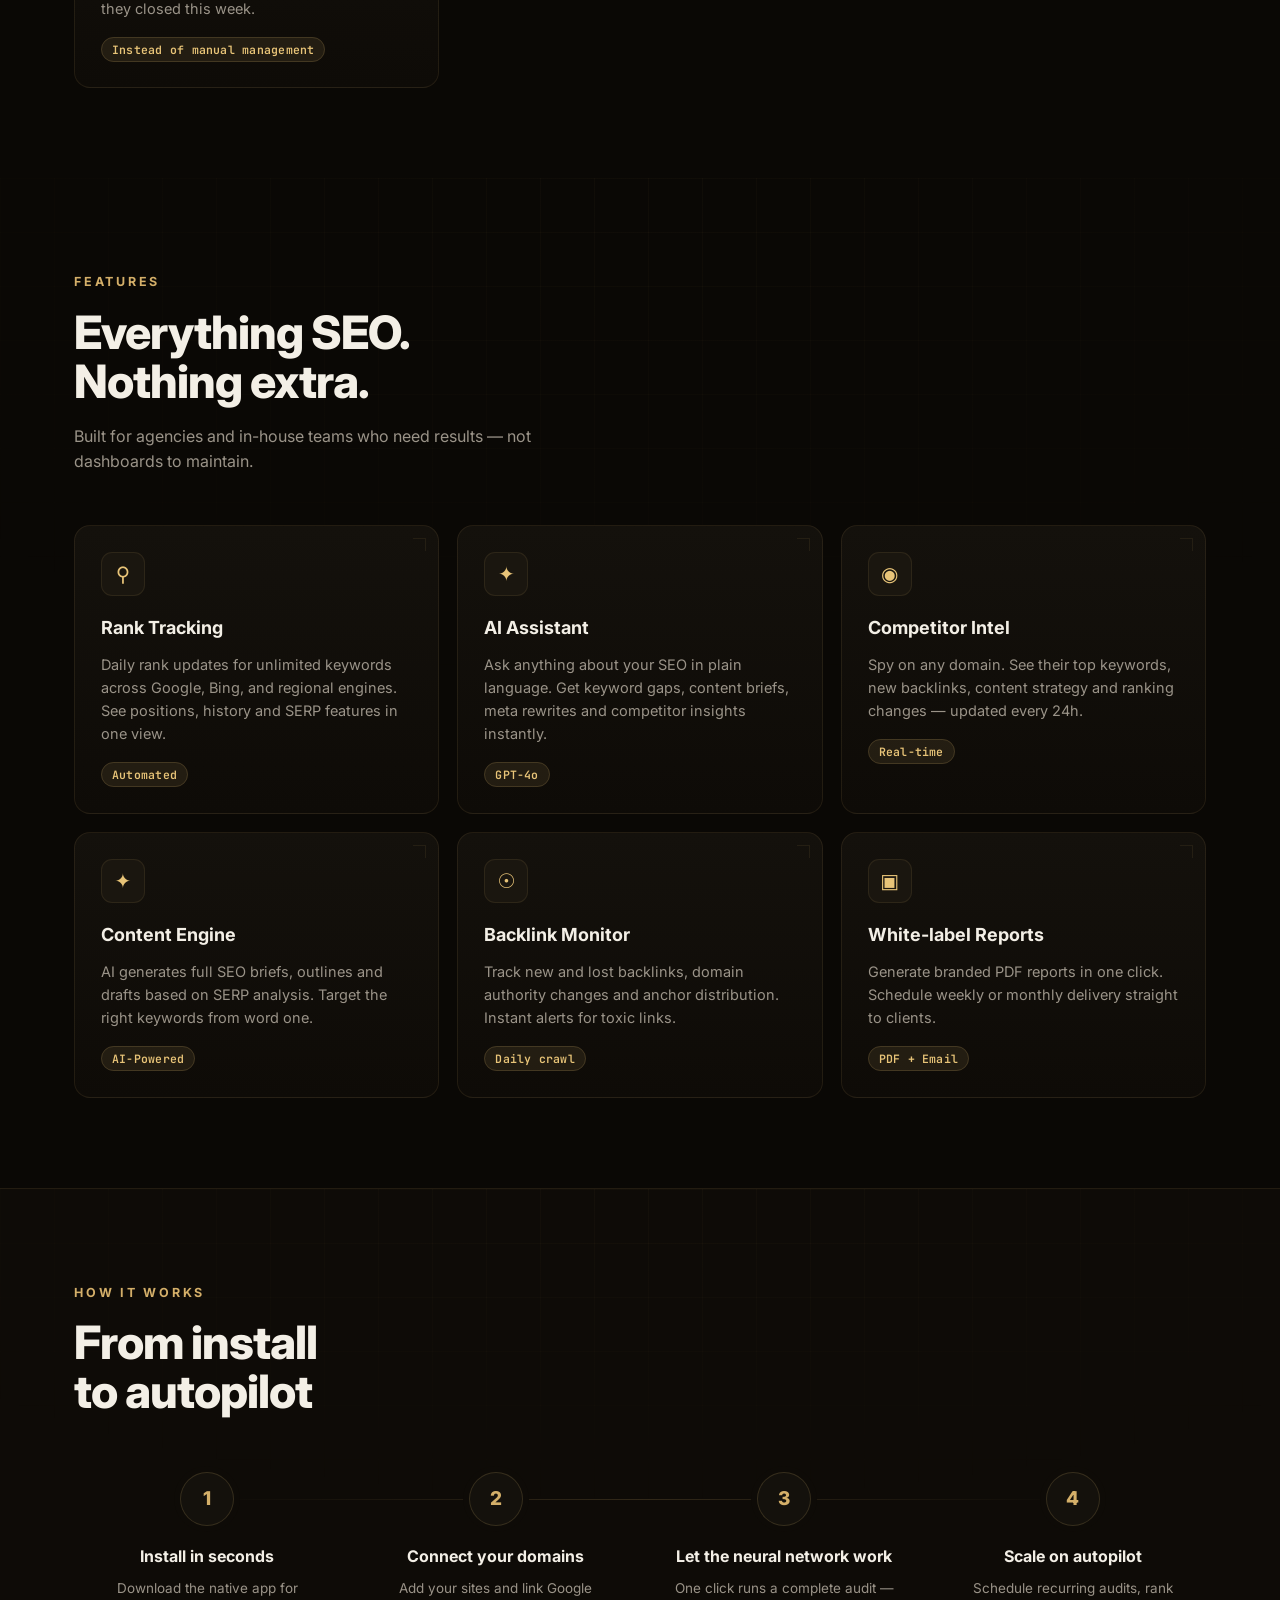
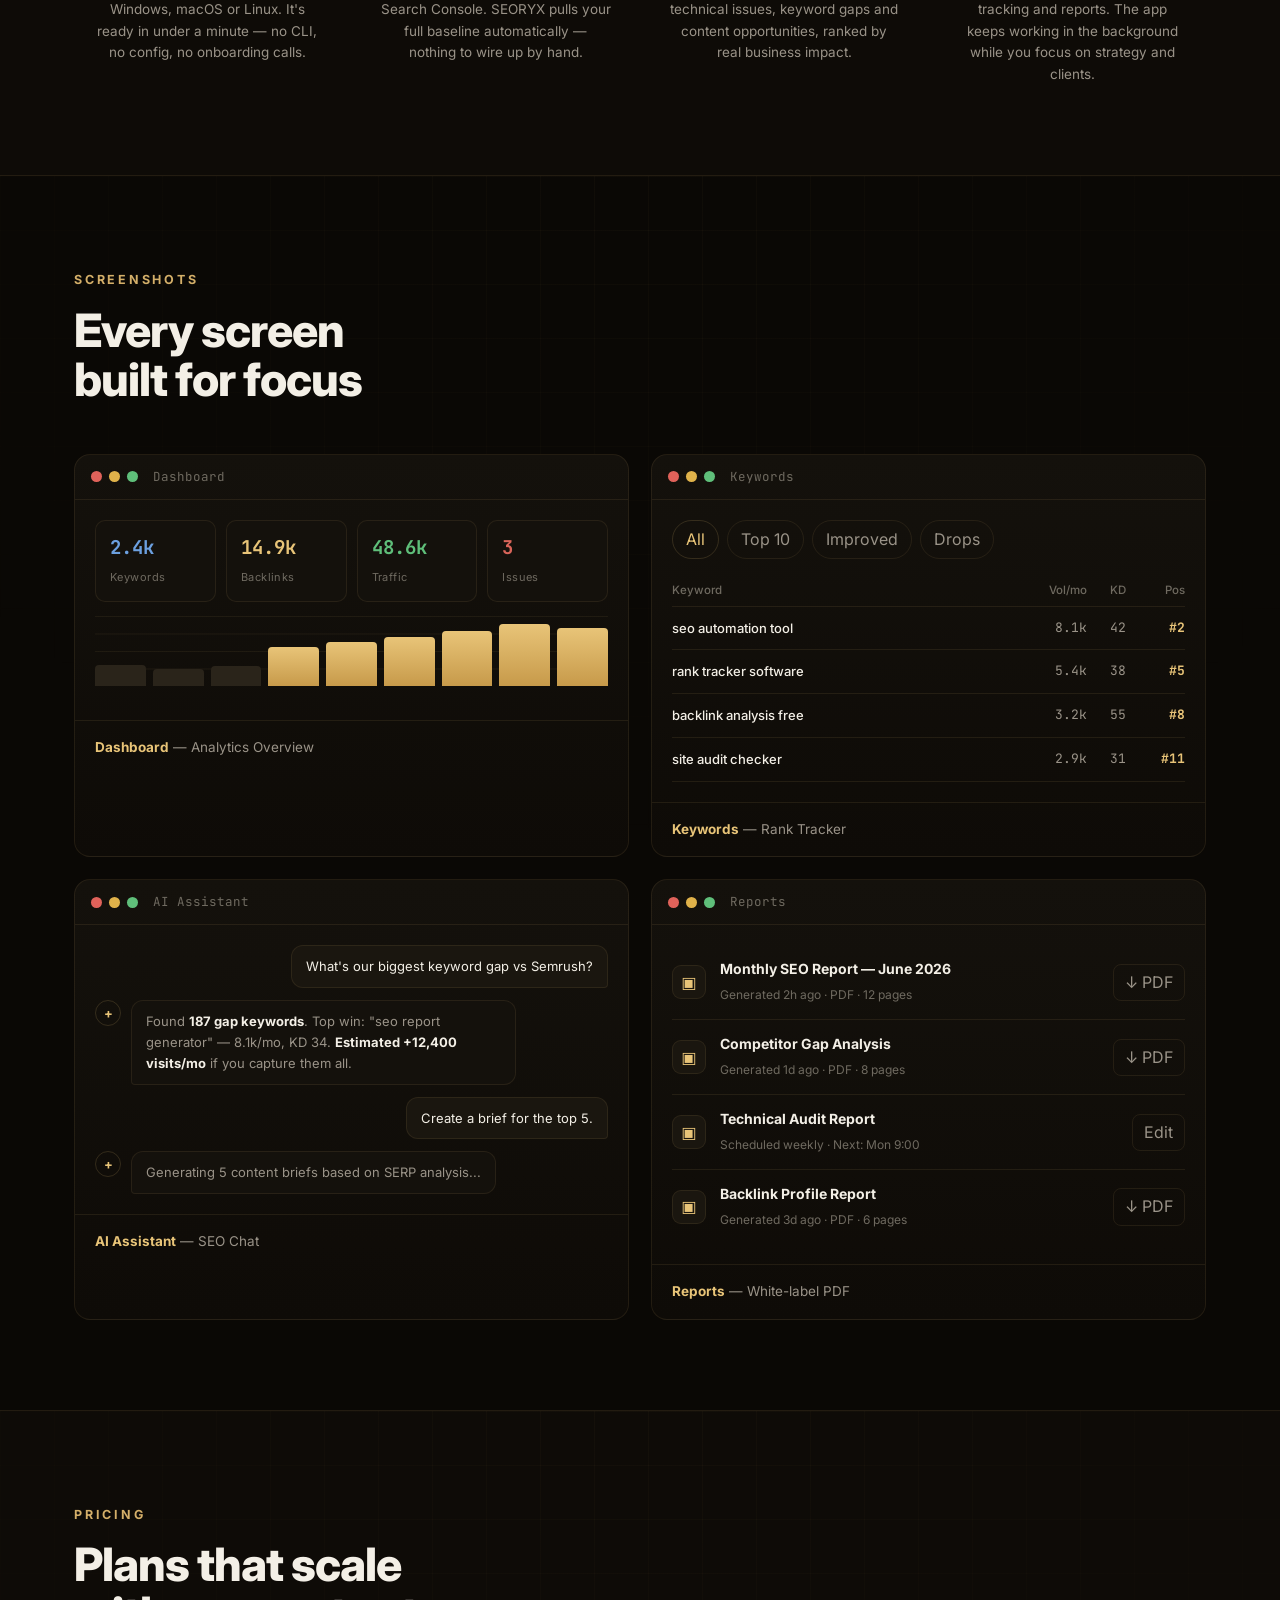
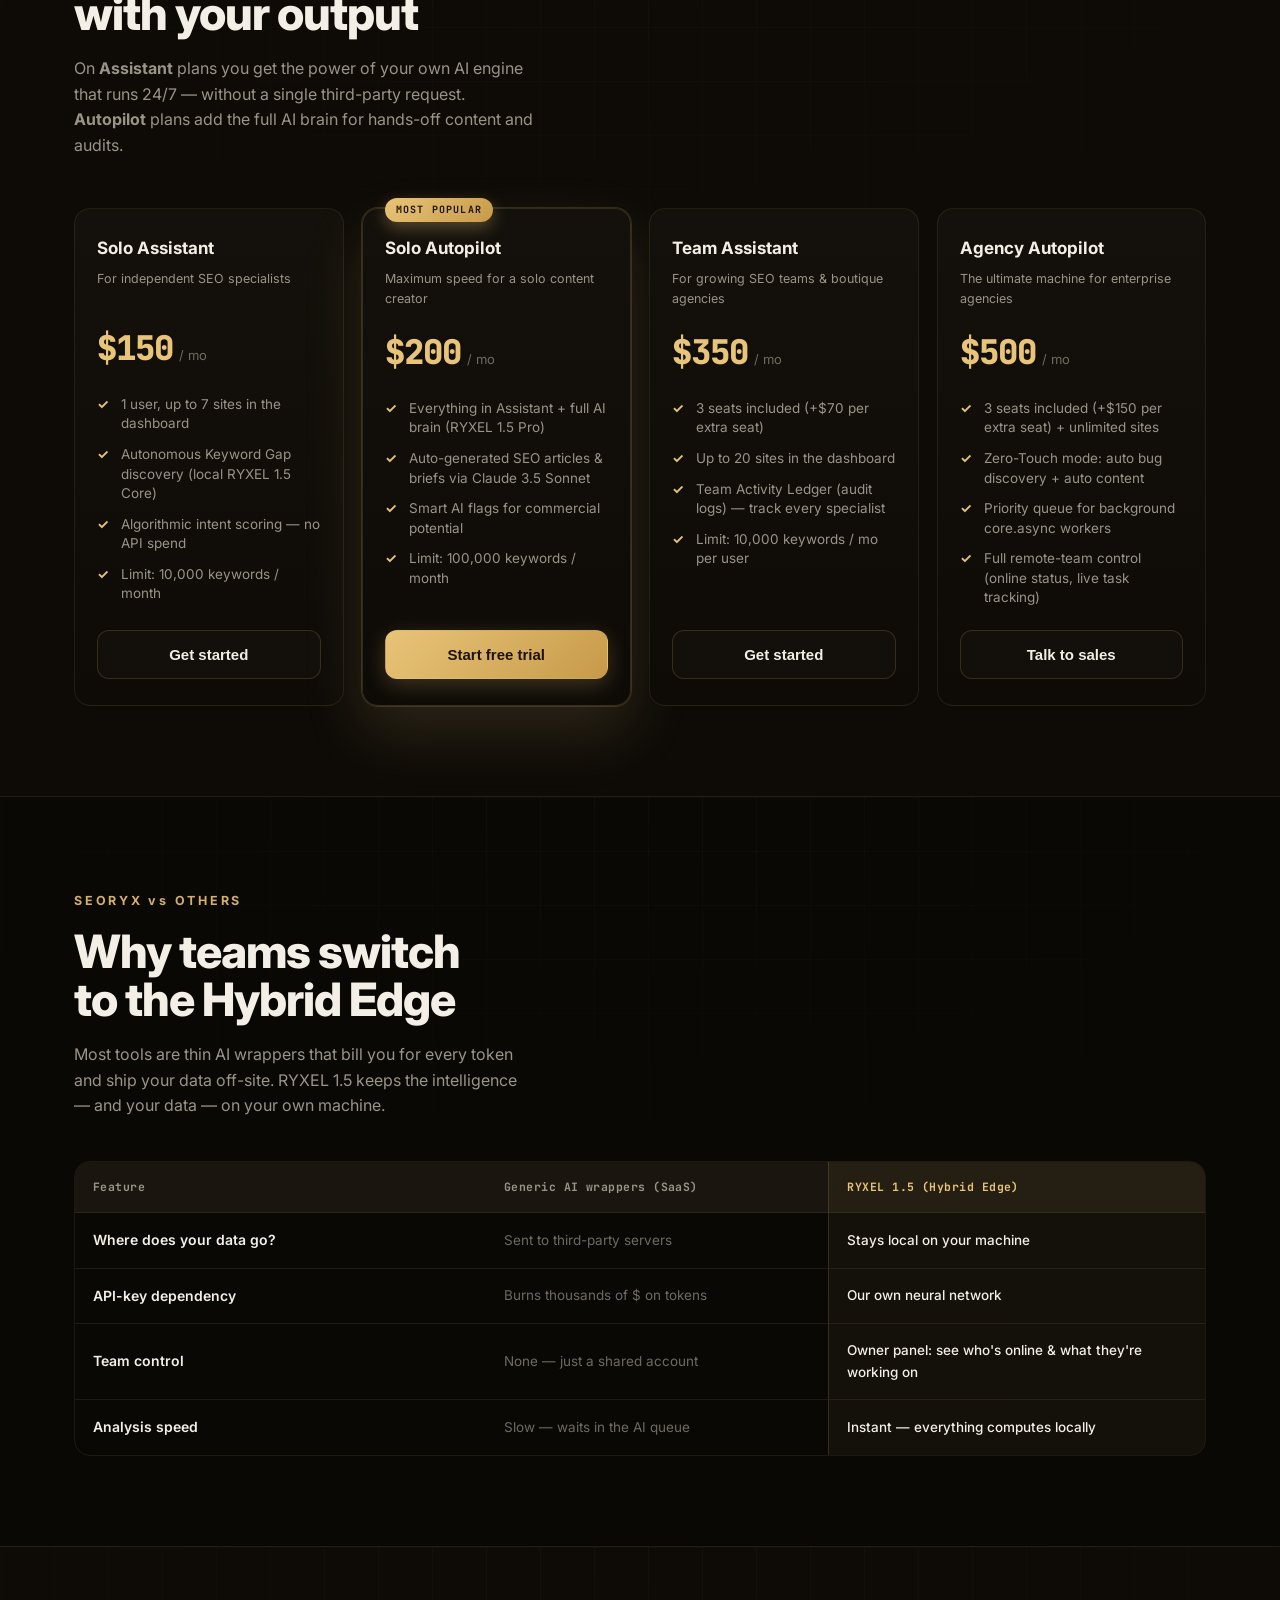
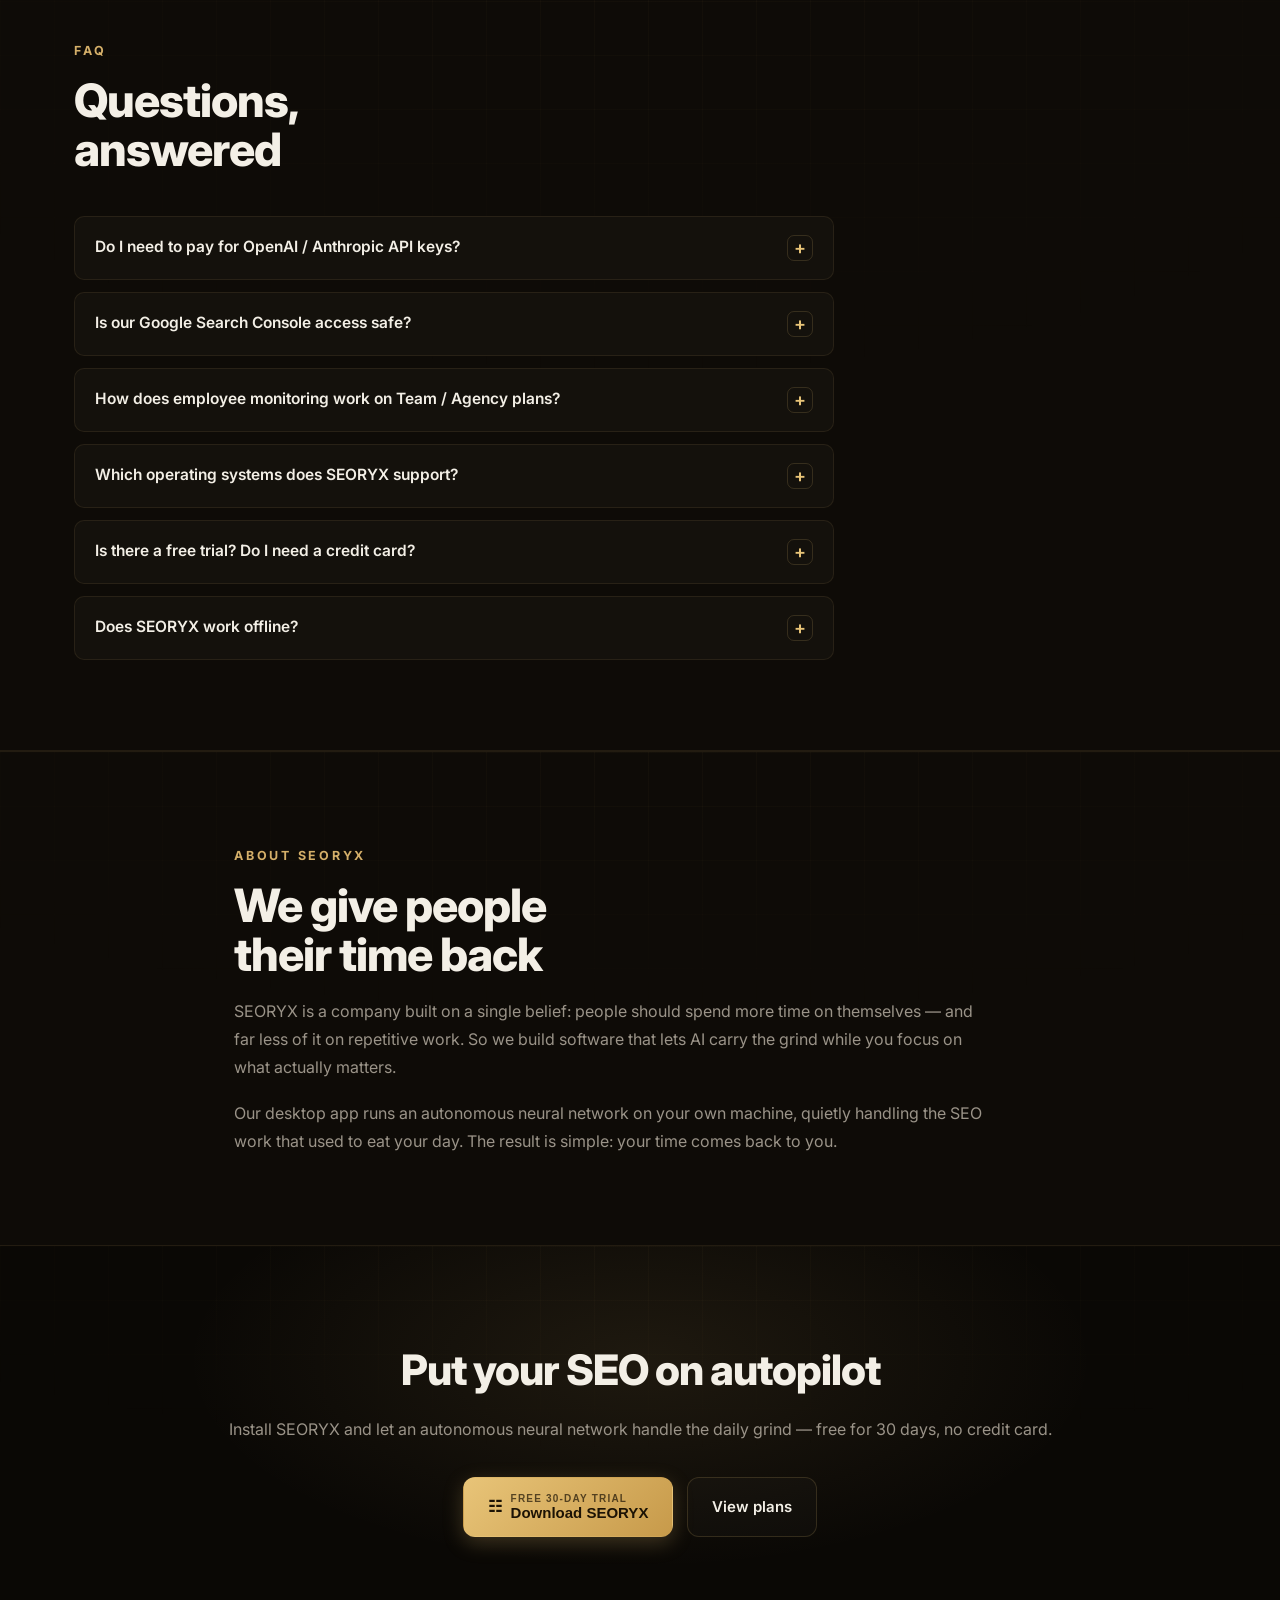
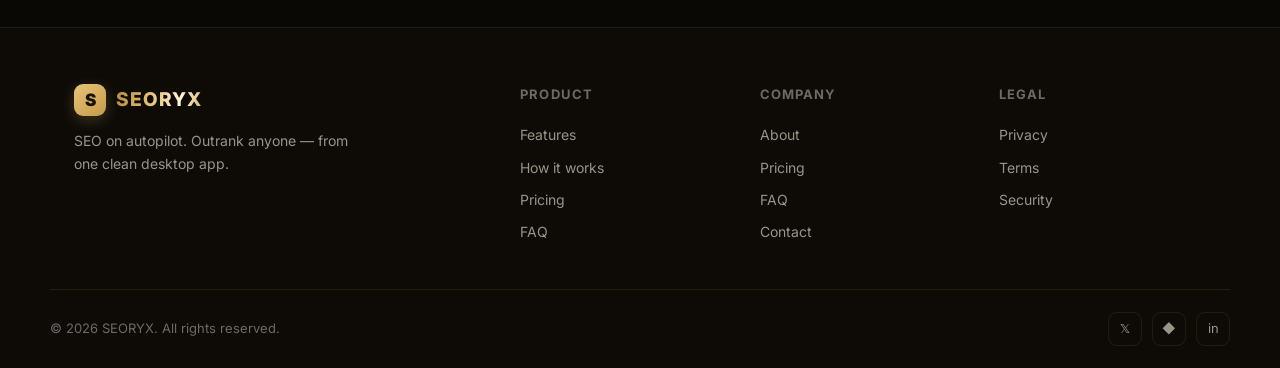
==== commit 72520882: "Platform download chooser, drop fake stats & login, neural-network copy, About section, premium rewr" ====
--- a/index.html
+++ b/index.html
@@ -30,9 +30,8 @@
         <a href="#faq">FAQ</a>
       </nav>
       <div class="header__actions">
-        <button type="button" class="btn btn--ghost" data-action="login">Log in</button>
         <button type="button" class="btn btn--primary" data-action="download">
-          <span class="ico">&#9783;</span> Download for Windows
+          <span class="ico">&#9783;</span> Download app
         </button>
       </div>
       <button class="nav-toggle" id="navToggle" aria-label="Toggle menu">
@@ -64,11 +63,11 @@
           <button type="button" class="btn btn--primary btn--lg" data-action="download">
             <span class="ico">&#9783;</span>
             <span class="btn__stack">
-              <small>FREE DOWNLOAD</small>
-              Download for Windows
+              <small>FREE 30-DAY TRIAL</small>
+              Download SEORYX
             </span>
           </button>
-          <a href="#screens" class="btn btn--outline btn--lg" data-action="webversion">&#9673; Try Web Version</a>
+          <a href="#pricing" class="btn btn--outline btn--lg">View plans</a>
         </div>
         <ul class="hero__notes">
           <li>Windows 10 / 11</li>
@@ -189,16 +188,6 @@
     </div>
   </section>
 
-  <!-- Stats -->
-  <section class="stats">
-    <div class="container stats__grid">
-      <div class="stat"><b data-count="50" data-suffix="k+">0</b><span>Active Users</span></div>
-      <div class="stat"><b data-count="120" data-suffix="M">0</b><span>Keywords Tracked</span></div>
-      <div class="stat"><b data-count="4.8" data-decimals="1" data-suffix="&#9733;">0</b><span>Average Rating</span></div>
-      <div class="stat"><b data-count="99.9" data-decimals="1" data-suffix="%">0</b><span>Uptime</span></div>
-    </div>
-  </section>
-
   <!-- Features -->
   <section class="section" id="features">
     <div class="container">
@@ -254,29 +243,29 @@
   <section class="section section--alt" id="how">
     <div class="container">
       <span class="eyebrow">HOW IT WORKS</span>
-      <h2 class="section__title">Up and running<br />in 4 steps</h2>
+      <h2 class="section__title">From install<br />to autopilot</h2>
 
       <div class="steps">
         <div class="steps__line"></div>
         <div class="step">
           <span class="step__num">1</span>
-          <h4>Download &amp; Install</h4>
-          <p>Run the installer. SEORYX is ready in under 60 seconds — no CLI, no config files.</p>
+          <h4>Install in seconds</h4>
+          <p>Download the native app for Windows, macOS or Linux. It's ready in under a minute — no CLI, no config, no onboarding calls.</p>
         </div>
         <div class="step">
           <span class="step__num">2</span>
-          <h4>Add Your Domain</h4>
-          <p>Enter your URL, connect Google Search Console and let SEORYX pull your baseline data.</p>
+          <h4>Connect your domains</h4>
+          <p>Add your sites and link Google Search Console. SEORYX pulls your full baseline automatically — nothing to wire up by hand.</p>
         </div>
         <div class="step">
           <span class="step__num">3</span>
-          <h4>Let AI Audit</h4>
-          <p>One click full audit — technical issues, keyword gaps, content opportunities, ranked by impact.</p>
+          <h4>Let the neural network work</h4>
+          <p>One click runs a complete audit — technical issues, keyword gaps and content opportunities, ranked by real business impact.</p>
         </div>
         <div class="step">
           <span class="step__num">4</span>
-          <h4>Automate &amp; Scale</h4>
-          <p>Set recurring tasks. AI fixes, writes and monitors while you focus on strategy.</p>
+          <h4>Scale on autopilot</h4>
+          <p>Schedule recurring audits, rank tracking and reports. The app keeps working in the background while you focus on strategy and clients.</p>
         </div>
       </div>
     </div>
@@ -431,7 +420,7 @@
     <div class="container vs__inner">
       <span class="eyebrow">SEORYX vs OTHERS</span>
       <h2 class="section__title">Why teams switch<br />to the Hybrid Edge</h2>
-      <p class="section__lead">Most tools are thin AI wrappers that bill you for every token and ship your data off-site. RYXEL 1.5 keeps the brain — and the data — on your machine.</p>
+      <p class="section__lead">Most tools are thin AI wrappers that bill you for every token and ship your data off-site. RYXEL 1.5 keeps the intelligence — and your data — on your own machine.</p>
 
       <div class="vs">
         <div class="vs__head">
@@ -442,22 +431,22 @@
         <div class="vs__row">
           <span class="vs__feat">Where does your data go?</span>
           <span class="vs__bad">Sent to third-party servers</span>
-          <span class="vs__good">Stays local on your PC <i>&#128274;</i></span>
+          <span class="vs__good">Stays local on your machine</span>
         </div>
         <div class="vs__row">
           <span class="vs__feat">API-key dependency</span>
           <span class="vs__bad">Burns thousands of $ on tokens</span>
-          <span class="vs__good">Own autonomous math core <i>&#129504;</i></span>
+          <span class="vs__good">Our own neural network</span>
         </div>
         <div class="vs__row">
           <span class="vs__feat">Team control</span>
           <span class="vs__bad">None — just a shared account</span>
-          <span class="vs__good">Chief panel: see who's online &amp; doing what <i>&#128101;</i></span>
+          <span class="vs__good">Owner panel: see who's online &amp; what they're working on</span>
         </div>
         <div class="vs__row">
           <span class="vs__feat">Analysis speed</span>
           <span class="vs__bad">Slow — waits in the AI queue</span>
-          <span class="vs__good">Instant — local compute + core.async <i>&#9889;</i></span>
+          <span class="vs__good">Instant — everything computes locally</span>
         </div>
       </div>
     </div>
@@ -477,9 +466,9 @@
           </button>
           <div class="faq__a faq__a--rich">
             <h4 class="faq__a-title"><span class="faq__a-chip">RYXEL 1.5 CORE</span> Your personal AI sovereignty</h4>
-            <p>Forget dependency on third-party APIs and the censorship of cloud neural nets. At the heart of RYXEL&nbsp;1.5 is our proprietary mathematical core that does all the heavy lifting — linguistic analysis, intent scoring and deep technical audits — fully autonomously and locally, right on your device.</p>
+            <p>Forget dependency on third-party APIs and the censorship of cloud models. At the heart of RYXEL&nbsp;1.5 is our own neural network that does all the heavy lifting — linguistic analysis, intent scoring and deep technical audits — fully autonomously and locally, right on your device.</p>
             <ul class="faq__points">
-              <li><b>Zero-API Dependency.</b> Our RYXEL Core algorithm runs the math itself. You no longer pay per token or hit OpenAI / Anthropic limits.</li>
+              <li><b>Zero-API Dependency.</b> Our RYXEL Core neural network runs every computation itself. You no longer pay per token or hit OpenAI / Anthropic limits.</li>
               <li><b>Data under lock.</b> All your semantics and internal agency data stay inside your own hardware — nothing leaks to the cloud.</li>
               <li><b>Instant speed.</b> Computation happens inside your app, so audit speed never depends on the load on the giants' servers.</li>
             </ul>
@@ -499,21 +488,52 @@
           </button>
           <div class="faq__a"><p>The account Owner gets exclusive access to the control panel. In real time you see which specialists are online (heartbeat tracking), how many tasks they've completed today, and which processes (e.g. async parsing) are running right now.</p></div>
         </div>
-      </div>
+        <div class="faq__item">
+          <button type="button" class="faq__q" data-action="faq" aria-expanded="false">
+            Which operating systems does SEORYX support?
+            <span class="faq__icon">+</span>
+          </button>
+          <div class="faq__a"><p>SEORYX is a native desktop app for Windows 10 / 11, macOS 12+ (Apple Silicon &amp; Intel) and Linux (AppImage). One licence works across every platform you use.</p></div>
+        </div>
+        <div class="faq__item">
+          <button type="button" class="faq__q" data-action="faq" aria-expanded="false">
+            Is there a free trial? Do I need a credit card?
+            <span class="faq__icon">+</span>
+          </button>
+          <div class="faq__a"><p>Every plan starts with a full 30-day free trial — no credit card required. You only pay once you've decided SEORYX has earned its place in your stack.</p></div>
+        </div>
+        <div class="faq__item">
+          <button type="button" class="faq__q" data-action="faq" aria-expanded="false">
+            Does SEORYX work offline?
+            <span class="faq__icon">+</span>
+          </button>
+          <div class="faq__a"><p>Yes. Because the RYXEL Core neural network runs locally, analysis, intent scoring and audits work without a constant connection. You only need internet to pull fresh ranking and Search Console data.</p></div>
+        </div>
+      </div>
+    </div>
+  </section>
+
+  <!-- About -->
+  <section class="section section--alt" id="about">
+    <div class="container about__inner">
+      <span class="eyebrow">ABOUT SEORYX</span>
+      <h2 class="section__title">We give people<br />their time back</h2>
+      <p class="about__lead">SEORYX is a company built on a single belief: people should spend more time on themselves — and far less of it on repetitive work. So we build software that lets AI carry the grind while you focus on what actually matters.</p>
+      <p class="about__lead">Our desktop app runs an autonomous neural network on your own machine, quietly handling the SEO work that used to eat your day. The result is simple: your time comes back to you.</p>
     </div>
   </section>
 
   <!-- CTA -->
   <section class="cta">
     <div class="container cta__inner">
-      <h2>Ready to put SEO on autopilot?</h2>
-      <p>Join 50,000+ marketers who stopped maintaining dashboards and started ranking.</p>
+      <h2>Put your SEO on autopilot</h2>
+      <p>Install SEORYX and let an autonomous neural network handle the daily grind — free for 30 days, no credit card.</p>
       <div class="hero__cta hero__cta--center">
         <button type="button" class="btn btn--primary btn--lg" data-action="download">
           <span class="ico">&#9783;</span>
-          <span class="btn__stack"><small>FREE DOWNLOAD</small>Download for Windows</span>
+          <span class="btn__stack"><small>FREE 30-DAY TRIAL</small>Download SEORYX</span>
         </button>
-        <a href="#screens" class="btn btn--outline btn--lg" data-action="webversion">&#9673; Try Web Version</a>
+        <a href="#pricing" class="btn btn--outline btn--lg">View plans</a>
       </div>
     </div>
   </section>
@@ -537,9 +557,9 @@
       </div>
       <div class="footer__col">
         <h5>Company</h5>
-        <a href="#">About</a>
-        <a href="#">Blog</a>
-        <a href="#">Careers</a>
+        <a href="#about">About</a>
+        <a href="#pricing">Pricing</a>
+        <a href="#faq">FAQ</a>
         <a href="#">Contact</a>
       </div>
       <div class="footer__col">
--- a/styles.css
+++ b/styles.css
@@ -612,6 +612,21 @@
   .orb, .hero__glow, .pill__dot, .bars i.bars--gold::after, .btn--primary::after { animation: none !important; }
 }
 
+/* ===== OS download chooser ===== */
+.oslist { display: flex; flex-direction: column; gap: 10px; margin-top: 20px; }
+.osopt { display: flex; align-items: center; gap: 14px; width: 100%; text-align: left; cursor: pointer; background: var(--panel); border: 1px solid var(--line); border-radius: var(--radius); padding: 14px 16px; color: var(--text); transition: border-color .2s, background .2s, transform .2s var(--ease); }
+.osopt:hover { border-color: var(--line-strong); background: rgba(212,175,105,.06); transform: translateY(-2px); }
+.osopt__ico { flex: none; width: 40px; height: 40px; display: grid; place-items: center; font-size: 20px; border-radius: 10px; border: 1px solid var(--line-strong); color: var(--gold-bright); }
+.osopt__txt { display: flex; flex-direction: column; gap: 2px; flex: 1; }
+.osopt__txt b { font-size: 15px; font-weight: 700; }
+.osopt__txt small { color: var(--muted-2); font-size: 11.5px; font-family: var(--mono); letter-spacing: .02em; }
+.osopt__arrow { flex: none; color: var(--gold-bright); font-size: 16px; opacity: .7; }
+
+/* ===== About ===== */
+.about__inner { max-width: 860px; }
+.about__lead { color: var(--muted); font-size: 16px; line-height: 1.75; margin-top: 18px; max-width: 760px; }
+.about__lead strong { color: var(--text); }
+
 /* ===== Responsive ===== */
 @media (max-width: 900px) {
   .nav, .header__actions { display: none; }
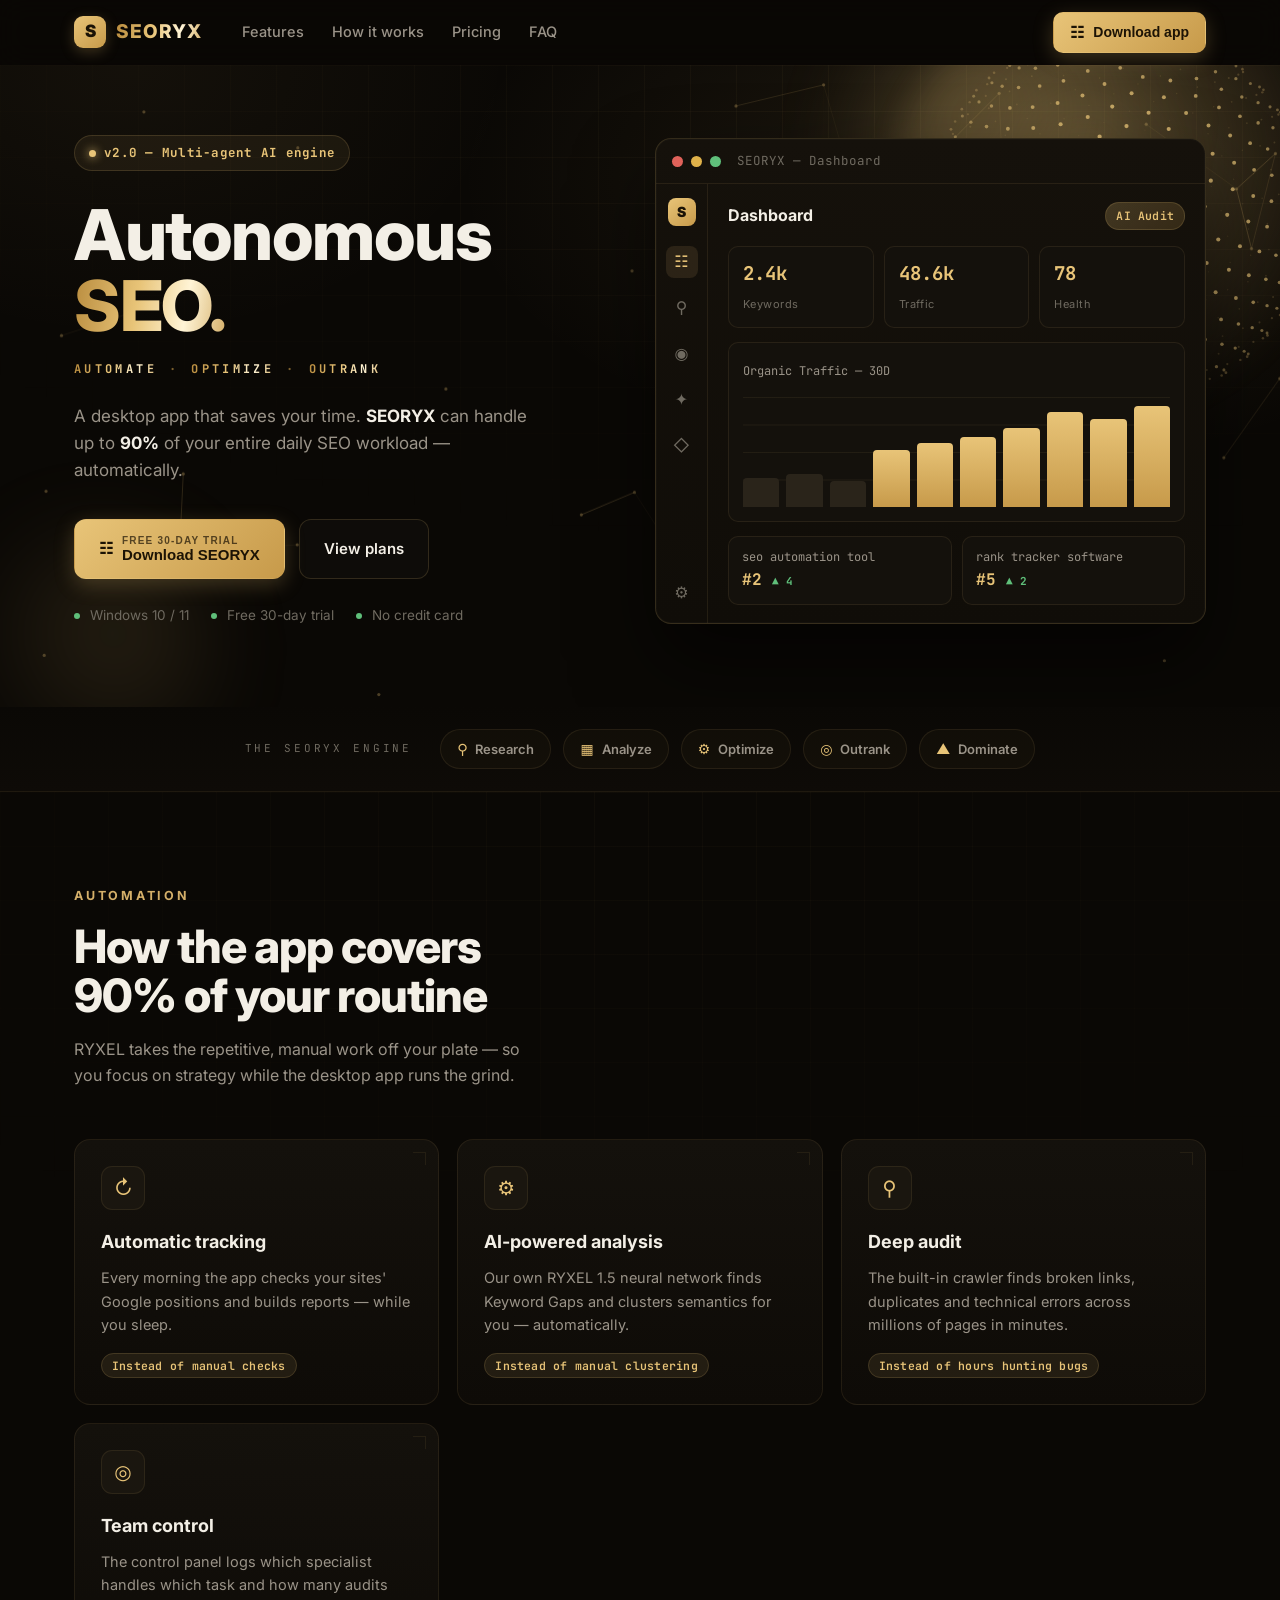
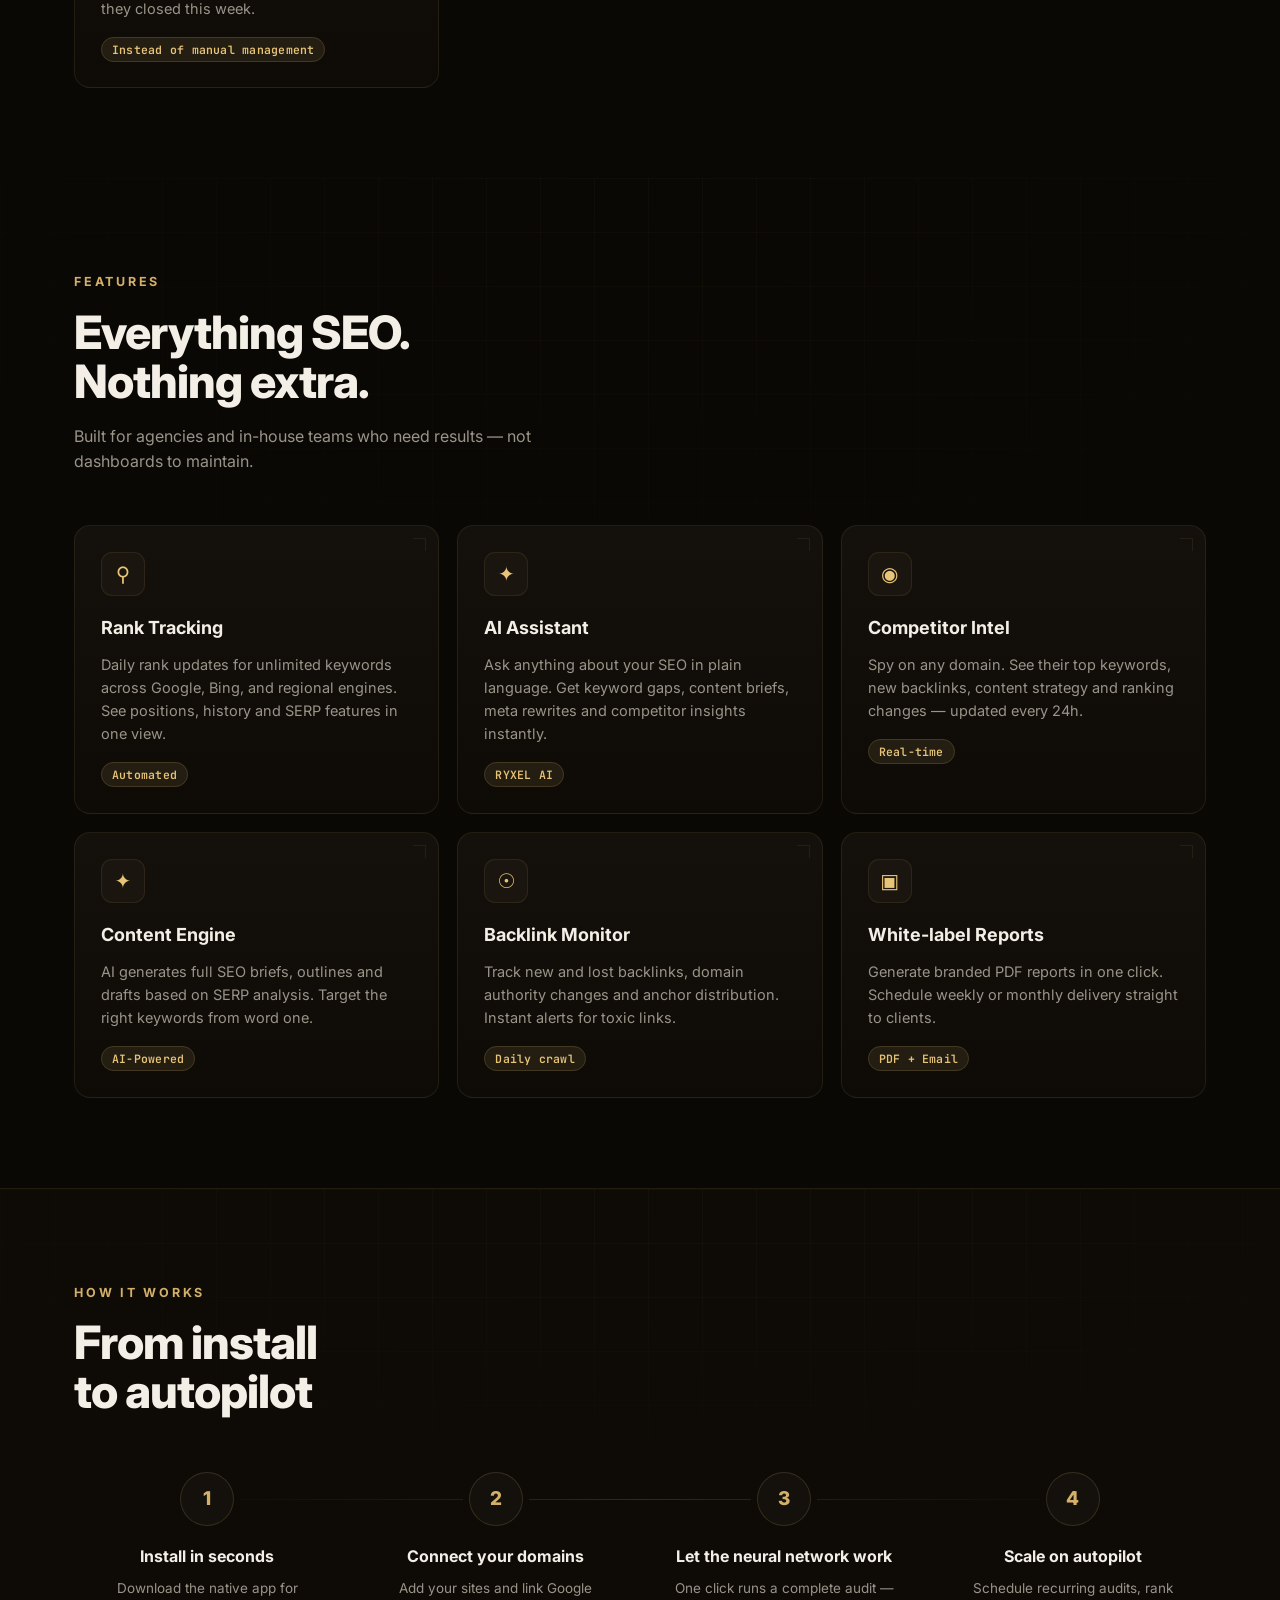
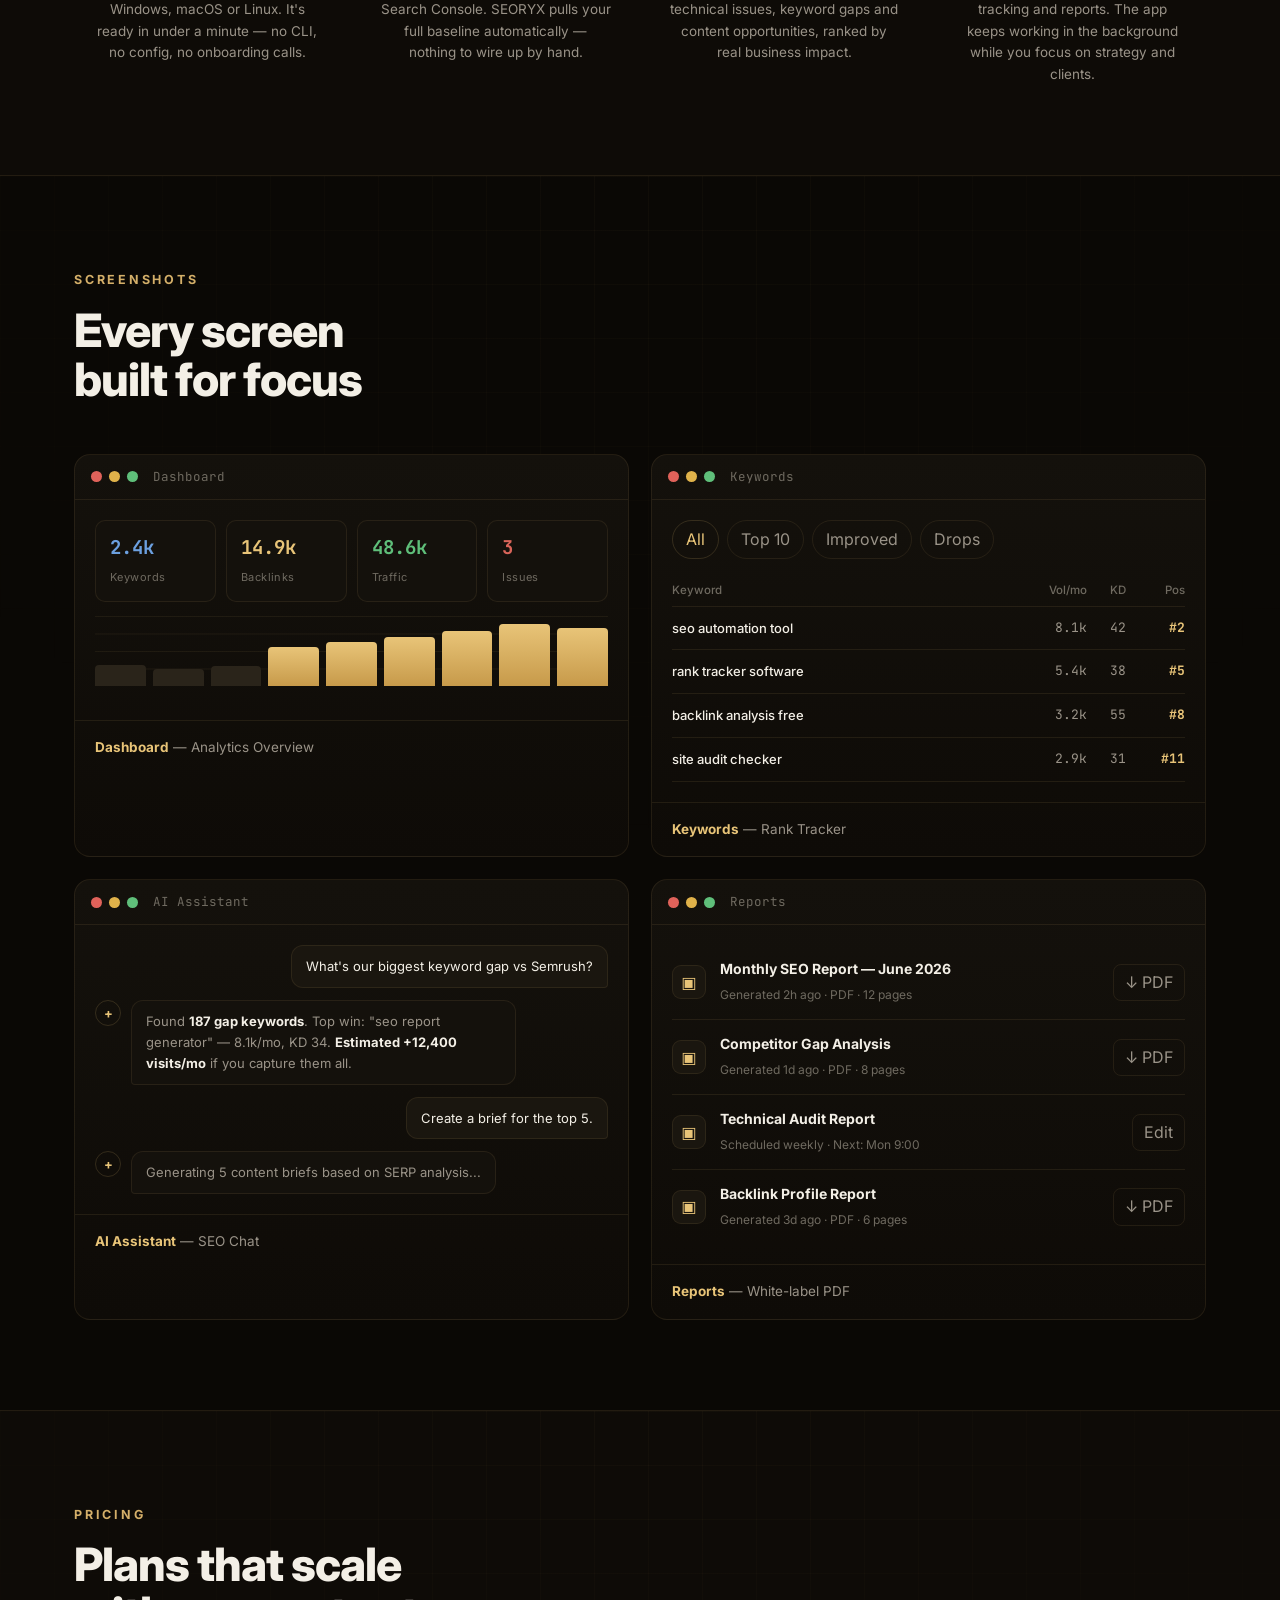
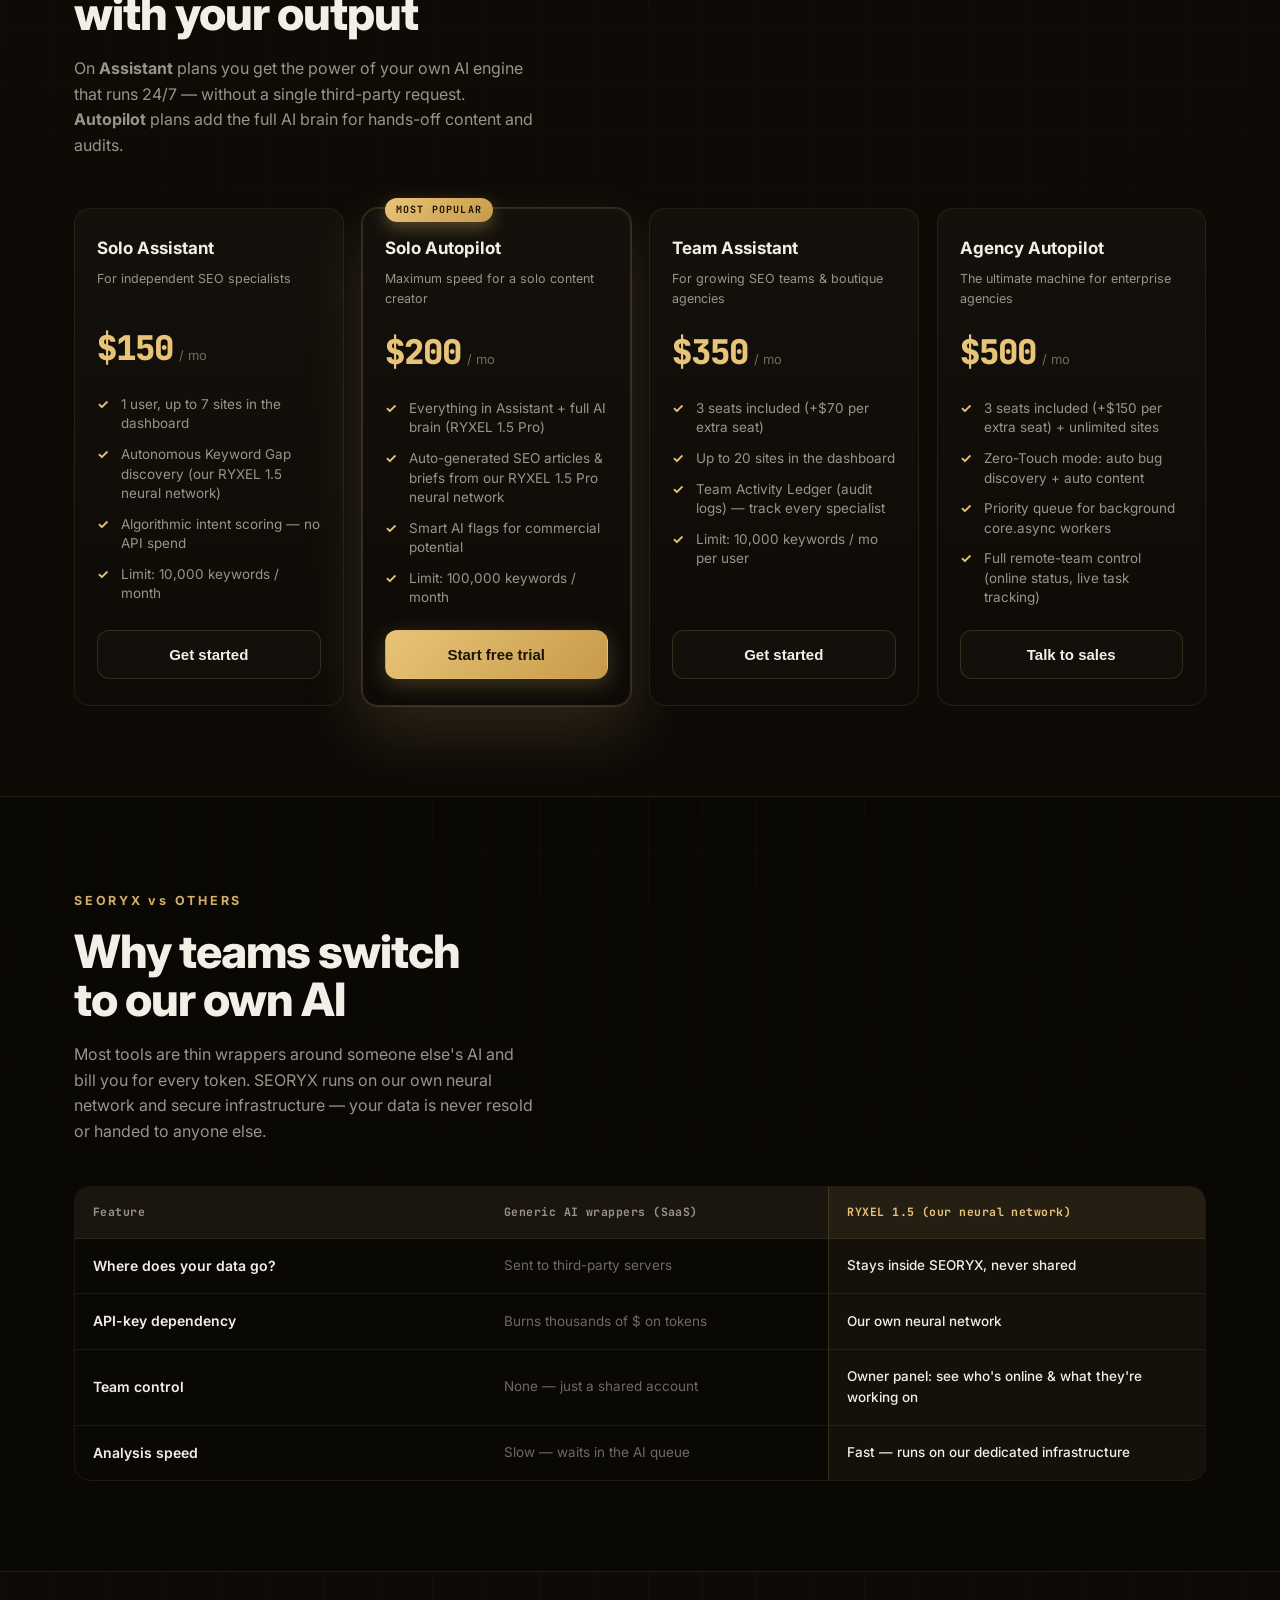
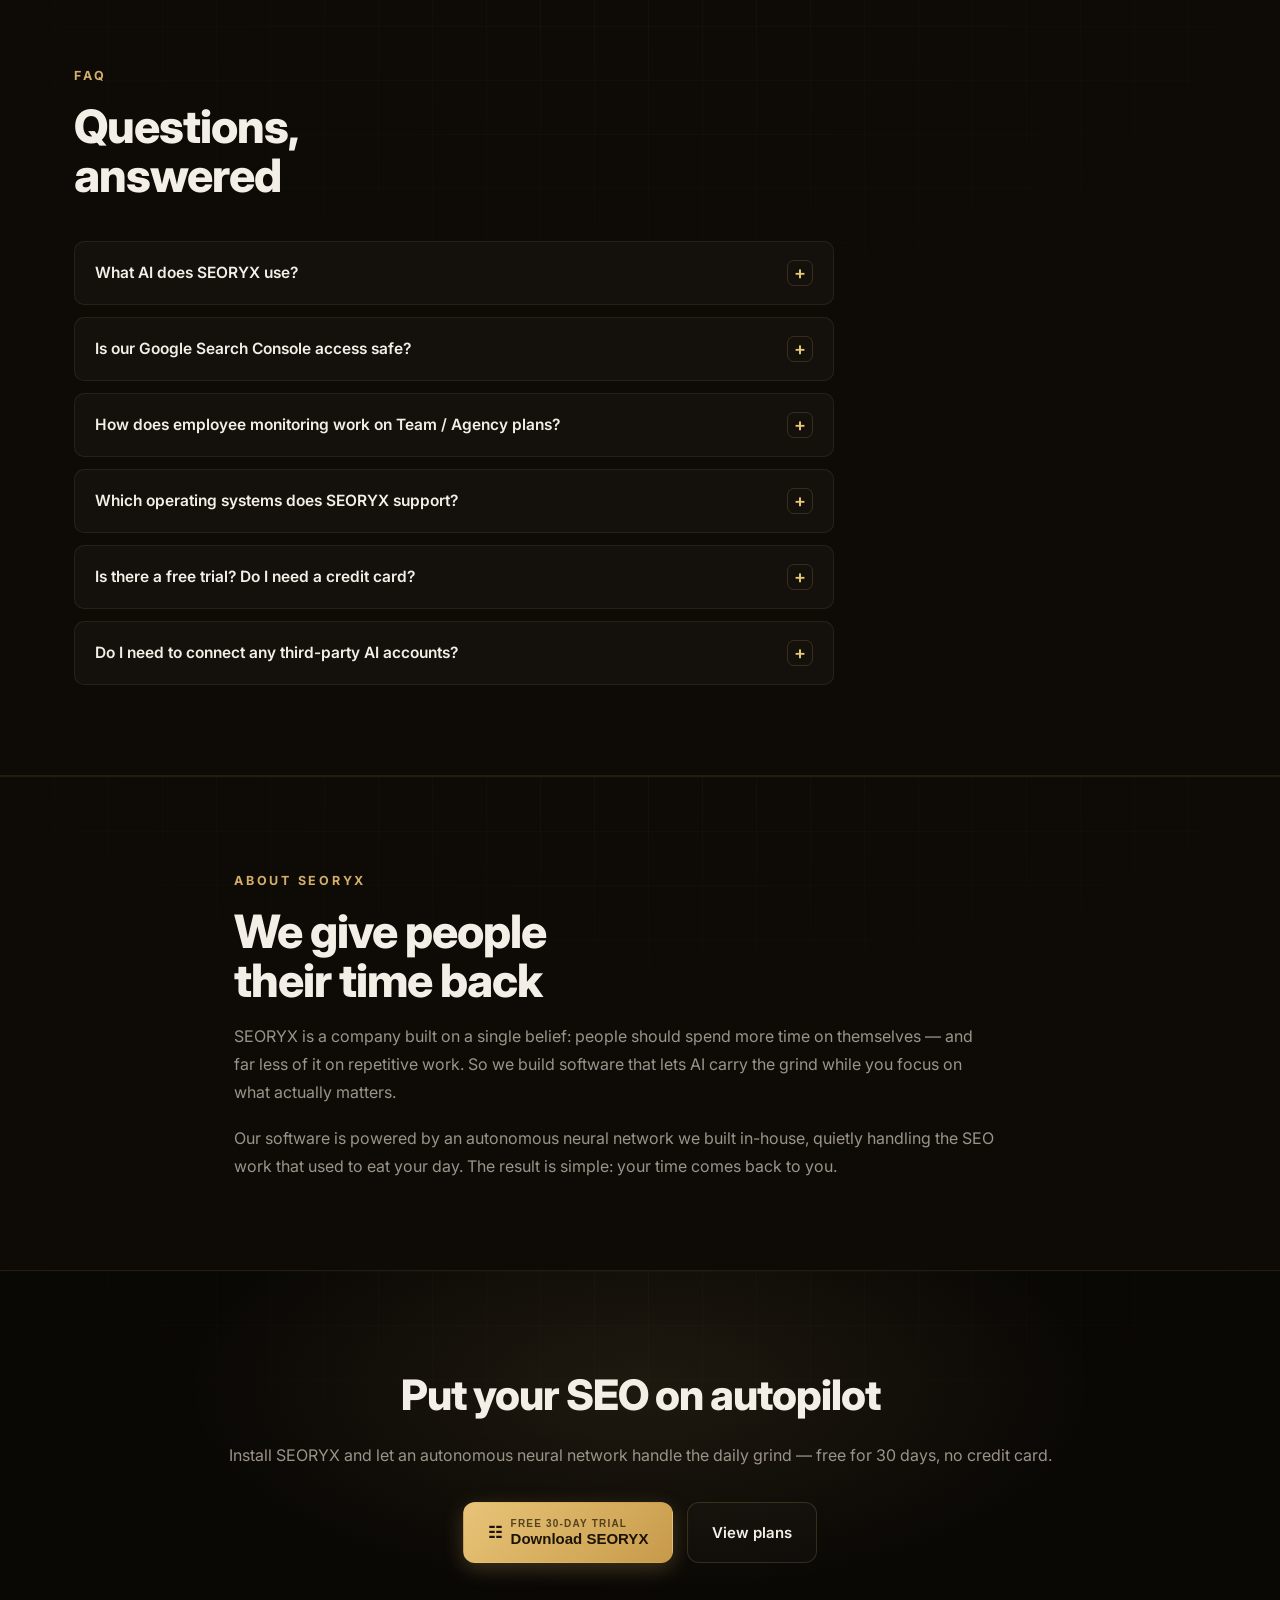
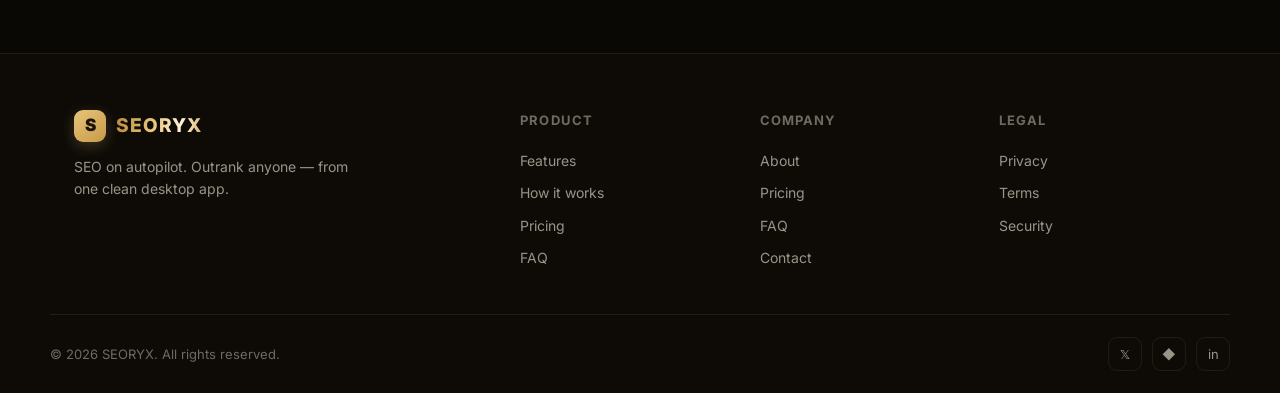
==== commit 8f896df6: "Reframe AI: own neural network on SEORYX servers, drop OpenAI/Anthropic/local claims Co-Authored-By:" ====
--- a/index.html
+++ b/index.html
@@ -168,8 +168,8 @@
         </article>
         <article class="card">
           <div class="card__icon">&#9881;</div>
-          <h3>Local AI analysis</h3>
-          <p>Our RYXEL 1.5 Pro AI finds Keyword Gaps and clusters semantics on its own — right on your PC.</p>
+          <h3>AI-powered analysis</h3>
+          <p>Our own RYXEL 1.5 neural network finds Keyword Gaps and clusters semantics for you — automatically.</p>
           <span class="tag">Instead of manual clustering</span>
         </article>
         <article class="card">
@@ -209,7 +209,7 @@
           <div class="card__icon">&#10022;</div>
           <h3>AI Assistant</h3>
           <p>Ask anything about your SEO in plain language. Get keyword gaps, content briefs, meta rewrites and competitor insights instantly.</p>
-          <span class="tag">GPT-4o</span>
+          <span class="tag">RYXEL AI</span>
         </article>
         <article class="card">
           <div class="card__icon">&#9673;</div>
@@ -365,7 +365,7 @@
           <div class="price__amt"><b>$150</b><span>/ mo</span></div>
           <ul class="price__list">
             <li>1 user, up to 7 sites in the dashboard</li>
-            <li>Autonomous Keyword Gap discovery (local RYXEL 1.5 Core)</li>
+            <li>Autonomous Keyword Gap discovery (our RYXEL 1.5 neural network)</li>
             <li>Algorithmic intent scoring — no API spend</li>
             <li>Limit: 10,000 keywords / month</li>
           </ul>
@@ -379,7 +379,7 @@
           <div class="price__amt"><b>$200</b><span>/ mo</span></div>
           <ul class="price__list">
             <li>Everything in Assistant + full AI brain (RYXEL 1.5 Pro)</li>
-            <li>Auto-generated SEO articles &amp; briefs via Claude 3.5 Sonnet</li>
+            <li>Auto-generated SEO articles &amp; briefs from our RYXEL 1.5 Pro neural network</li>
             <li>Smart AI flags for commercial potential</li>
             <li>Limit: 100,000 keywords / month</li>
           </ul>
@@ -419,19 +419,19 @@
   <section class="section" id="why">
     <div class="container vs__inner">
       <span class="eyebrow">SEORYX vs OTHERS</span>
-      <h2 class="section__title">Why teams switch<br />to the Hybrid Edge</h2>
-      <p class="section__lead">Most tools are thin AI wrappers that bill you for every token and ship your data off-site. RYXEL 1.5 keeps the intelligence — and your data — on your own machine.</p>
+      <h2 class="section__title">Why teams switch<br />to our own AI</h2>
+      <p class="section__lead">Most tools are thin wrappers around someone else's AI and bill you for every token. SEORYX runs on our own neural network and secure infrastructure — your data is never resold or handed to anyone else.</p>
 
       <div class="vs">
         <div class="vs__head">
           <span>Feature</span>
           <span>Generic AI wrappers (SaaS)</span>
-          <span class="vs__us">RYXEL 1.5 (Hybrid Edge)</span>
+          <span class="vs__us">RYXEL 1.5 (our neural network)</span>
         </div>
         <div class="vs__row">
           <span class="vs__feat">Where does your data go?</span>
           <span class="vs__bad">Sent to third-party servers</span>
-          <span class="vs__good">Stays local on your machine</span>
+          <span class="vs__good">Stays inside SEORYX, never shared</span>
         </div>
         <div class="vs__row">
           <span class="vs__feat">API-key dependency</span>
@@ -446,7 +446,7 @@
         <div class="vs__row">
           <span class="vs__feat">Analysis speed</span>
           <span class="vs__bad">Slow — waits in the AI queue</span>
-          <span class="vs__good">Instant — everything computes locally</span>
+          <span class="vs__good">Fast — runs on our dedicated infrastructure</span>
         </div>
       </div>
     </div>
@@ -461,16 +461,16 @@
       <div class="faq">
         <div class="faq__item">
           <button type="button" class="faq__q" data-action="faq" aria-expanded="false">
-            Do I need to pay for OpenAI / Anthropic API keys?
+            What AI does SEORYX use?
             <span class="faq__icon">+</span>
           </button>
           <div class="faq__a faq__a--rich">
-            <h4 class="faq__a-title"><span class="faq__a-chip">RYXEL 1.5 CORE</span> Your personal AI sovereignty</h4>
-            <p>Forget dependency on third-party APIs and the censorship of cloud models. At the heart of RYXEL&nbsp;1.5 is our own neural network that does all the heavy lifting — linguistic analysis, intent scoring and deep technical audits — fully autonomously and locally, right on your device.</p>
+            <h4 class="faq__a-title"><span class="faq__a-chip">RYXEL 1.5 CORE</span> Our own neural network</h4>
+            <p>SEORYX doesn't rent someone else's AI. We built and run our own proprietary neural network on our secure servers, and it does all the heavy lifting — linguistic analysis, intent scoring and deep technical audits — automatically.</p>
             <ul class="faq__points">
-              <li><b>Zero-API Dependency.</b> Our RYXEL Core neural network runs every computation itself. You no longer pay per token or hit OpenAI / Anthropic limits.</li>
-              <li><b>Data under lock.</b> All your semantics and internal agency data stay inside your own hardware — nothing leaks to the cloud.</li>
-              <li><b>Instant speed.</b> Computation happens inside your app, so audit speed never depends on the load on the giants' servers.</li>
+              <li><b>Our own model.</b> SEORYX runs entirely on the in-house RYXEL neural network — there are no third-party AI accounts to connect and no API keys to wire up or pay for.</li>
+              <li><b>Your data is protected.</b> Everything is processed on our own secure infrastructure and is never resold or shared with anyone else.</li>
+              <li><b>Built for speed.</b> RYXEL runs on dedicated infrastructure, so your audits are never stuck waiting in a shared AI queue.</li>
             </ul>
           </div>
         </div>
@@ -479,7 +479,7 @@
             Is our Google Search Console access safe?
             <span class="faq__icon">+</span>
           </button>
-          <div class="faq__a"><p>Absolutely. All OAuth tokens are encrypted on the backend with military-grade AES-256-GCM, and session data is stored locally. No one outside your team can access them.</p></div>
+          <div class="faq__a"><p>Absolutely. All OAuth tokens are encrypted with military-grade AES-256-GCM, and your data is processed only on our own secure servers. No one outside your team can access them.</p></div>
         </div>
         <div class="faq__item">
           <button type="button" class="faq__q" data-action="faq" aria-expanded="false">
@@ -504,10 +504,10 @@
         </div>
         <div class="faq__item">
           <button type="button" class="faq__q" data-action="faq" aria-expanded="false">
-            Does SEORYX work offline?
+            Do I need to connect any third-party AI accounts?
             <span class="faq__icon">+</span>
           </button>
-          <div class="faq__a"><p>Yes. Because the RYXEL Core neural network runs locally, analysis, intent scoring and audits work without a constant connection. You only need internet to pull fresh ranking and Search Console data.</p></div>
+          <div class="faq__a"><p>No. SEORYX is powered entirely by our own RYXEL neural network, so there's nothing to connect, no API keys to manage and no per-token billing. You install the app, sign in and start working.</p></div>
         </div>
       </div>
     </div>
@@ -519,7 +519,7 @@
       <span class="eyebrow">ABOUT SEORYX</span>
       <h2 class="section__title">We give people<br />their time back</h2>
       <p class="about__lead">SEORYX is a company built on a single belief: people should spend more time on themselves — and far less of it on repetitive work. So we build software that lets AI carry the grind while you focus on what actually matters.</p>
-      <p class="about__lead">Our desktop app runs an autonomous neural network on your own machine, quietly handling the SEO work that used to eat your day. The result is simple: your time comes back to you.</p>
+      <p class="about__lead">Our software is powered by an autonomous neural network we built in-house, quietly handling the SEO work that used to eat your day. The result is simple: your time comes back to you.</p>
     </div>
   </section>
 
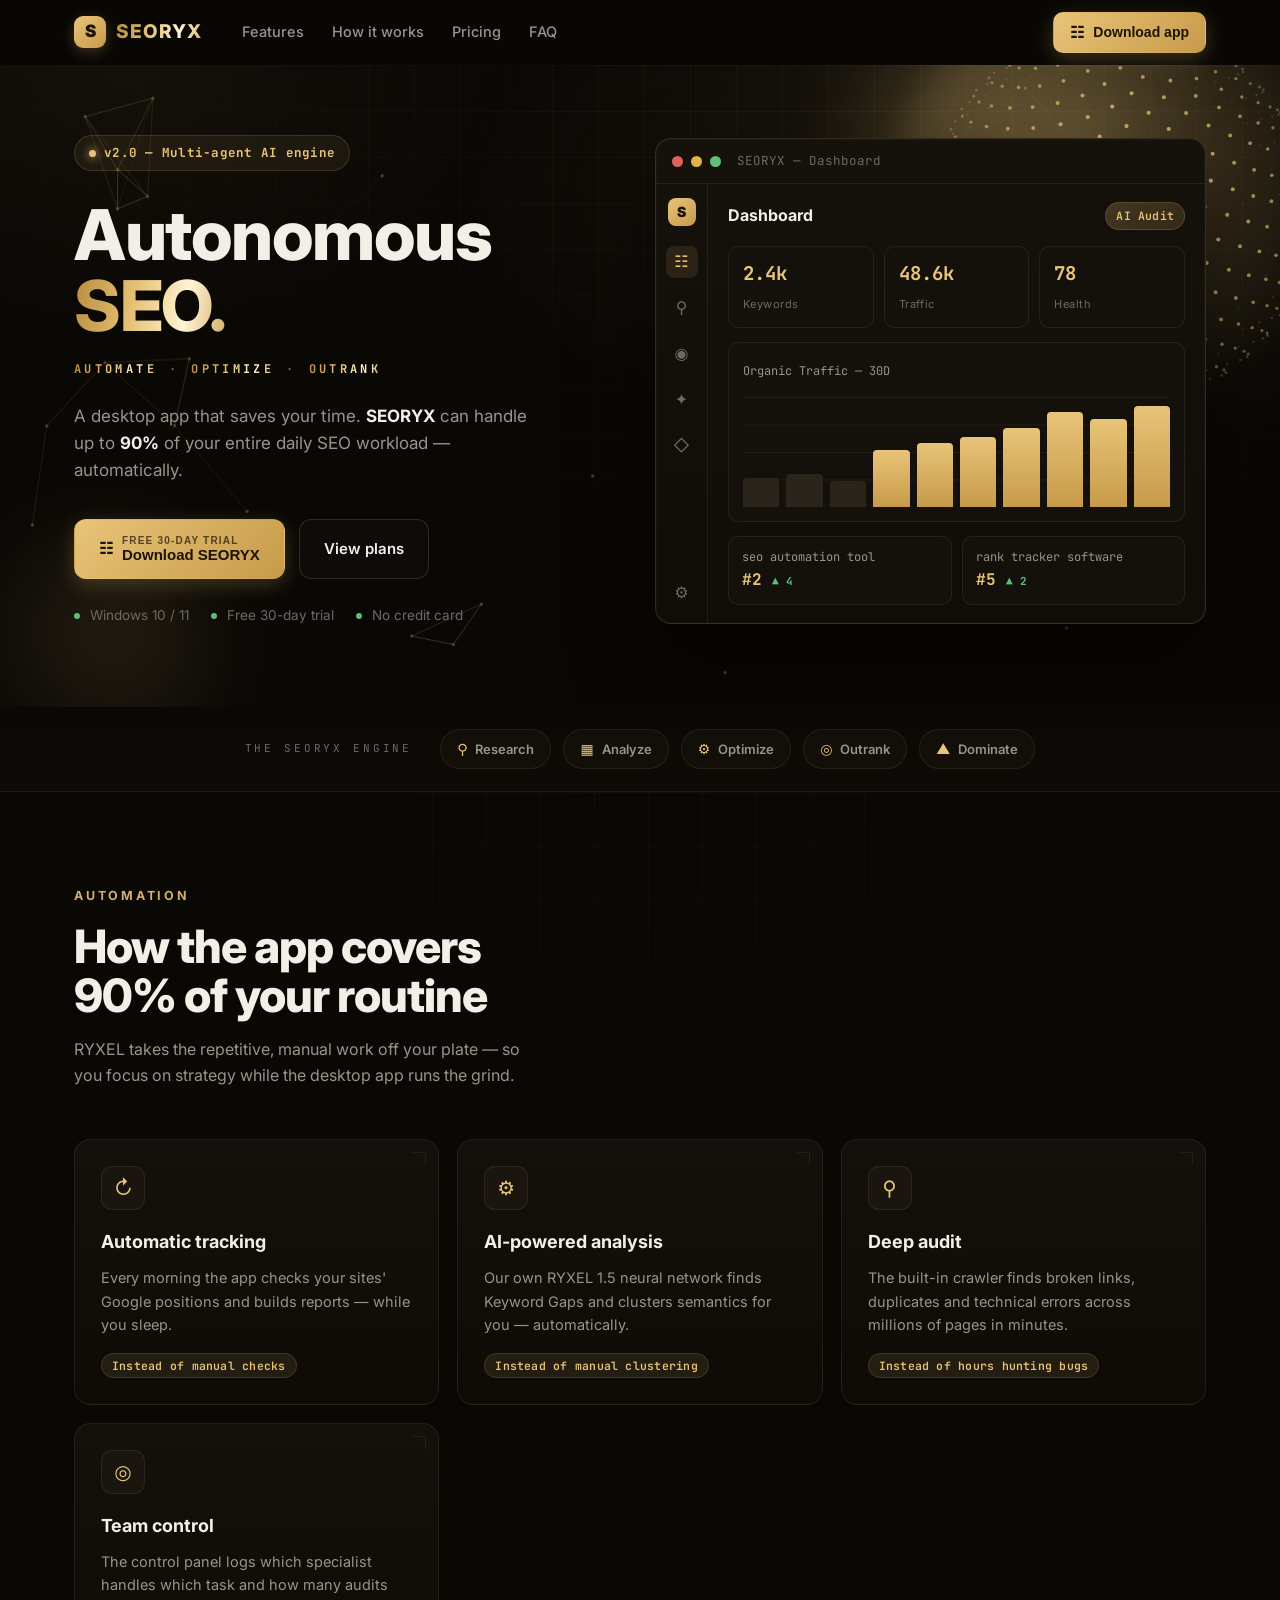
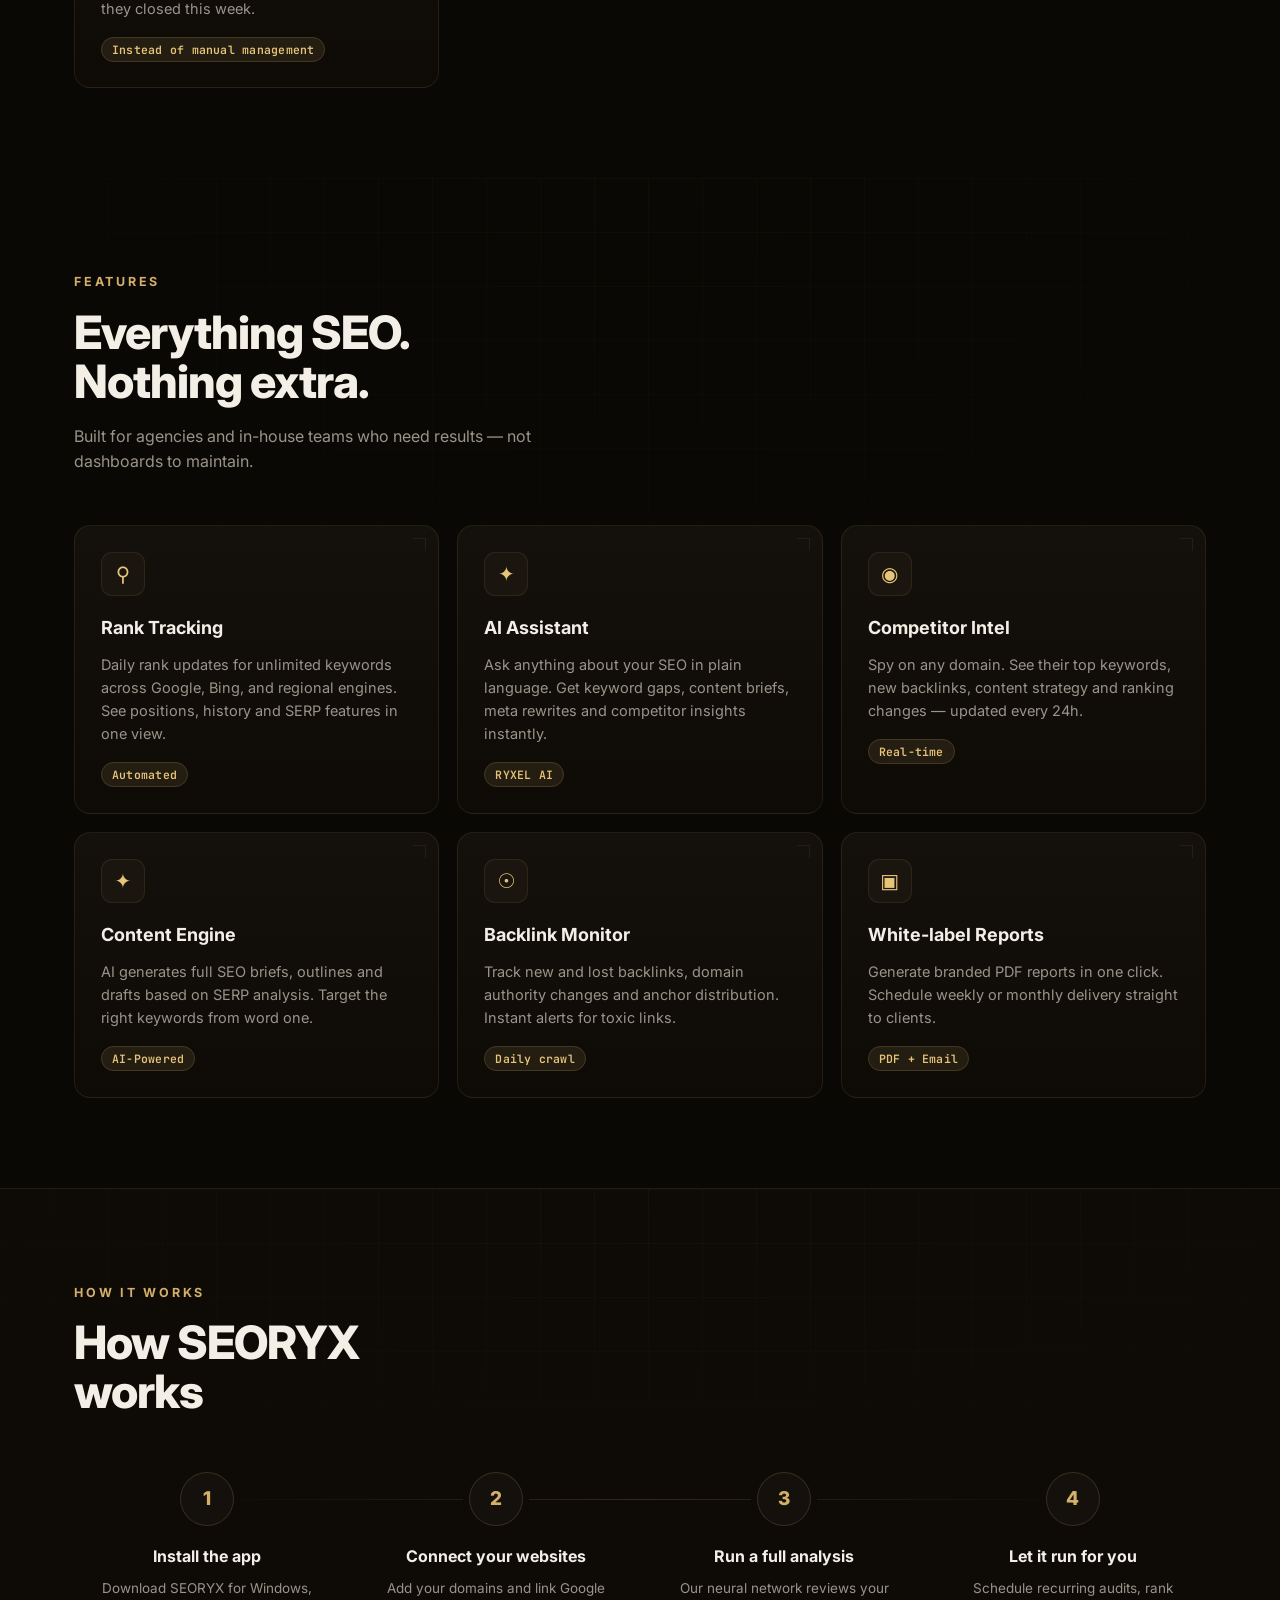
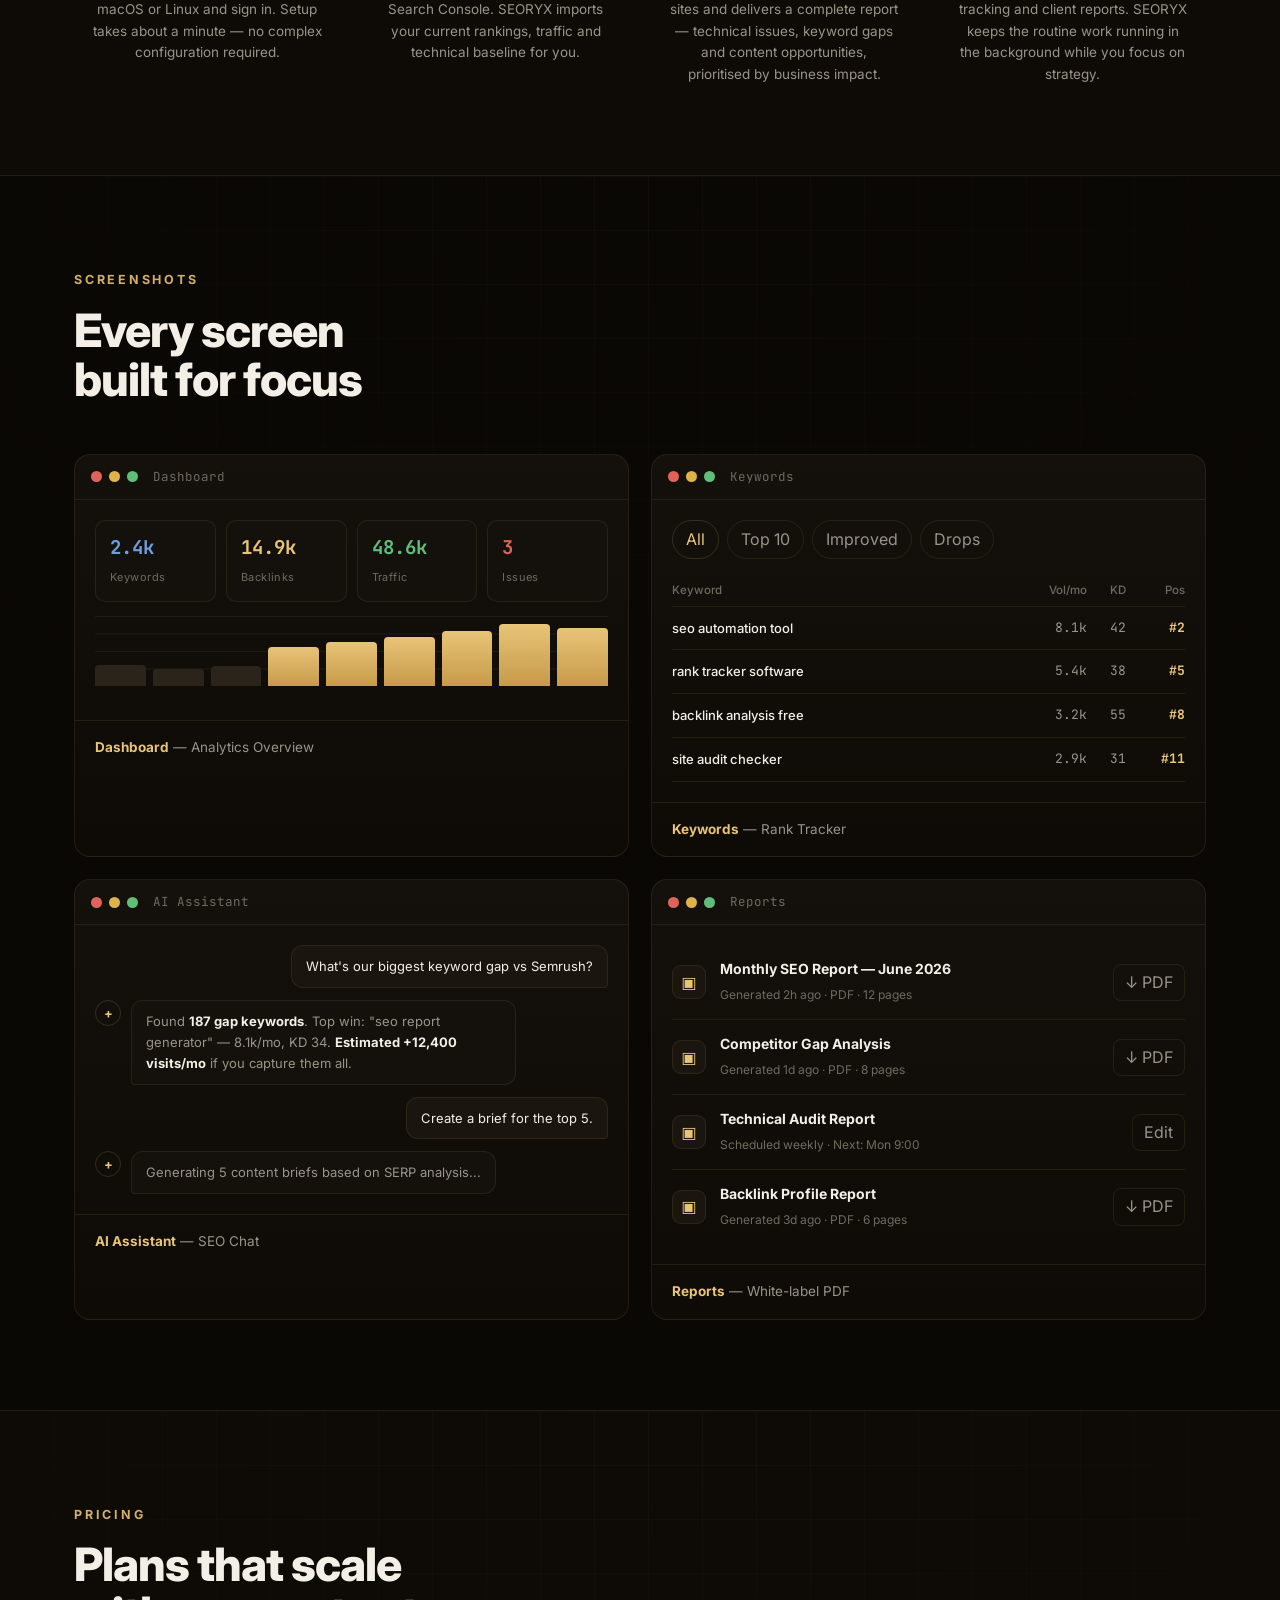
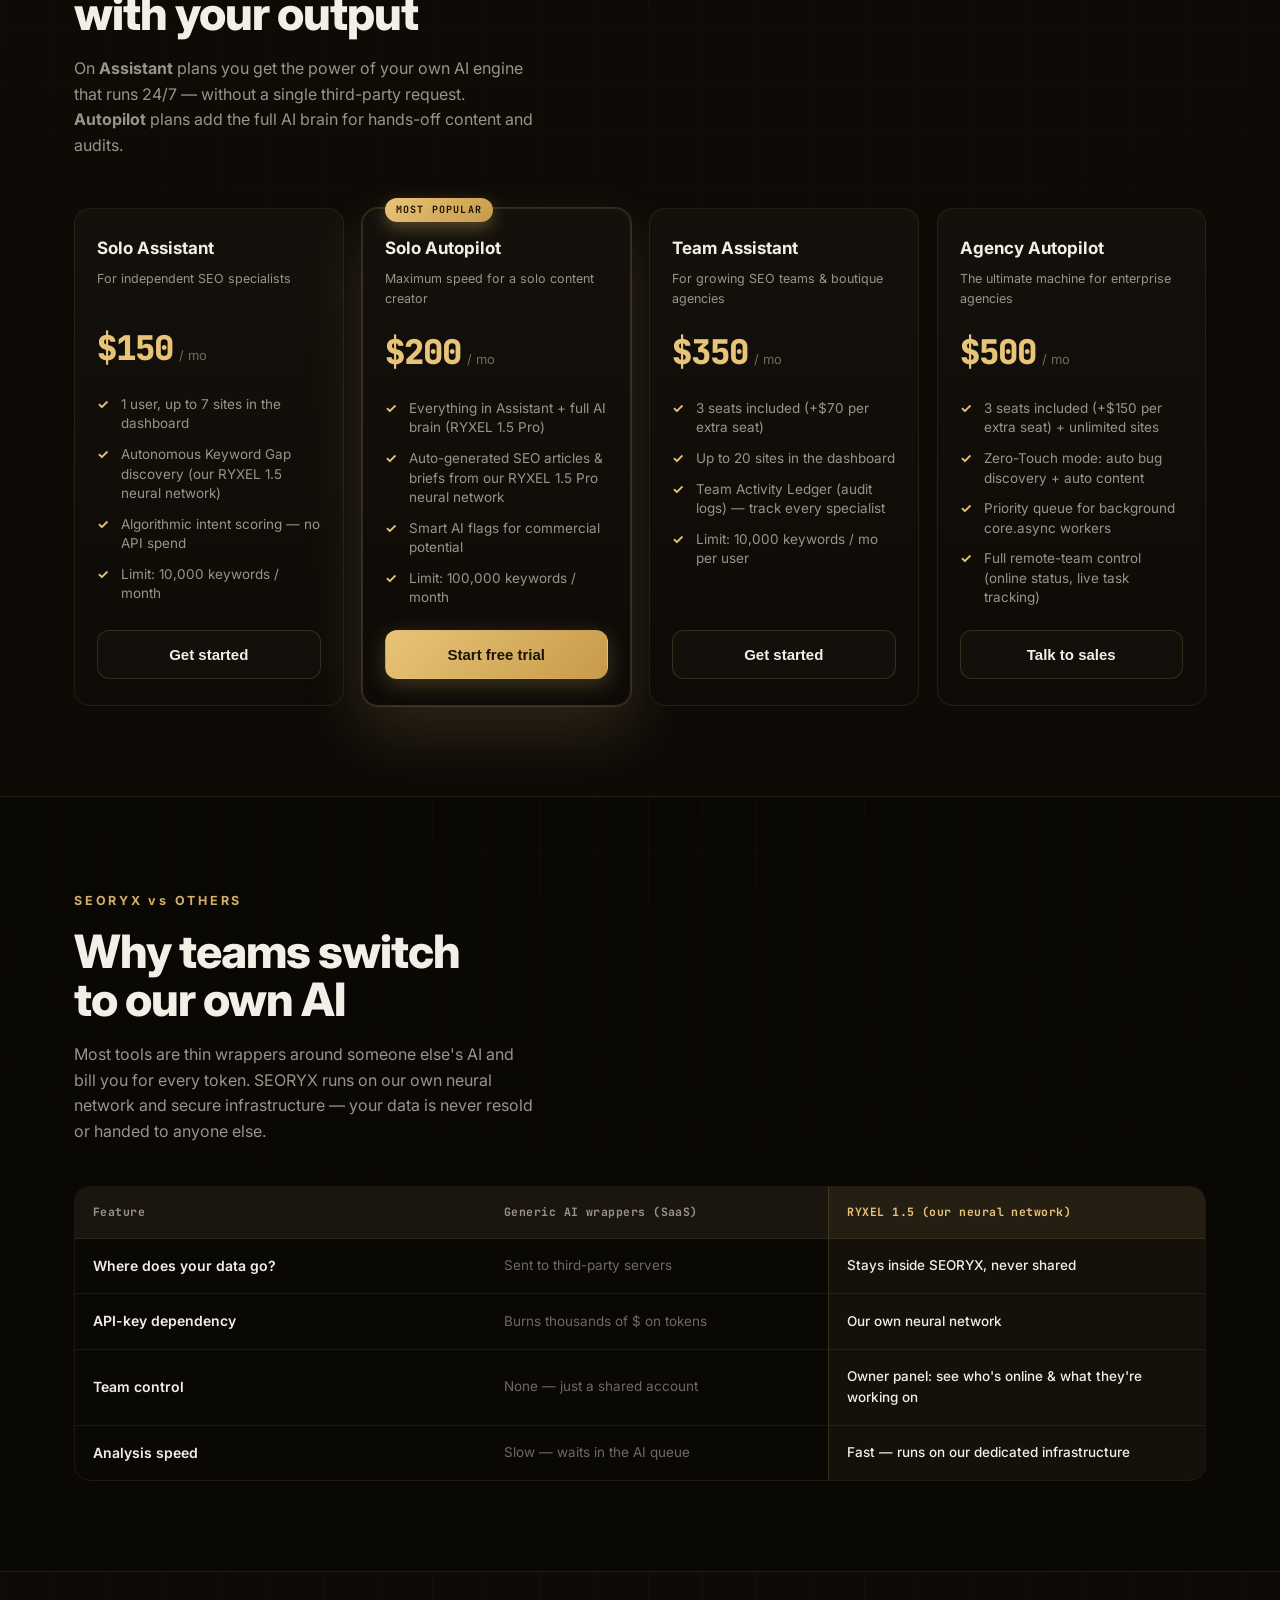
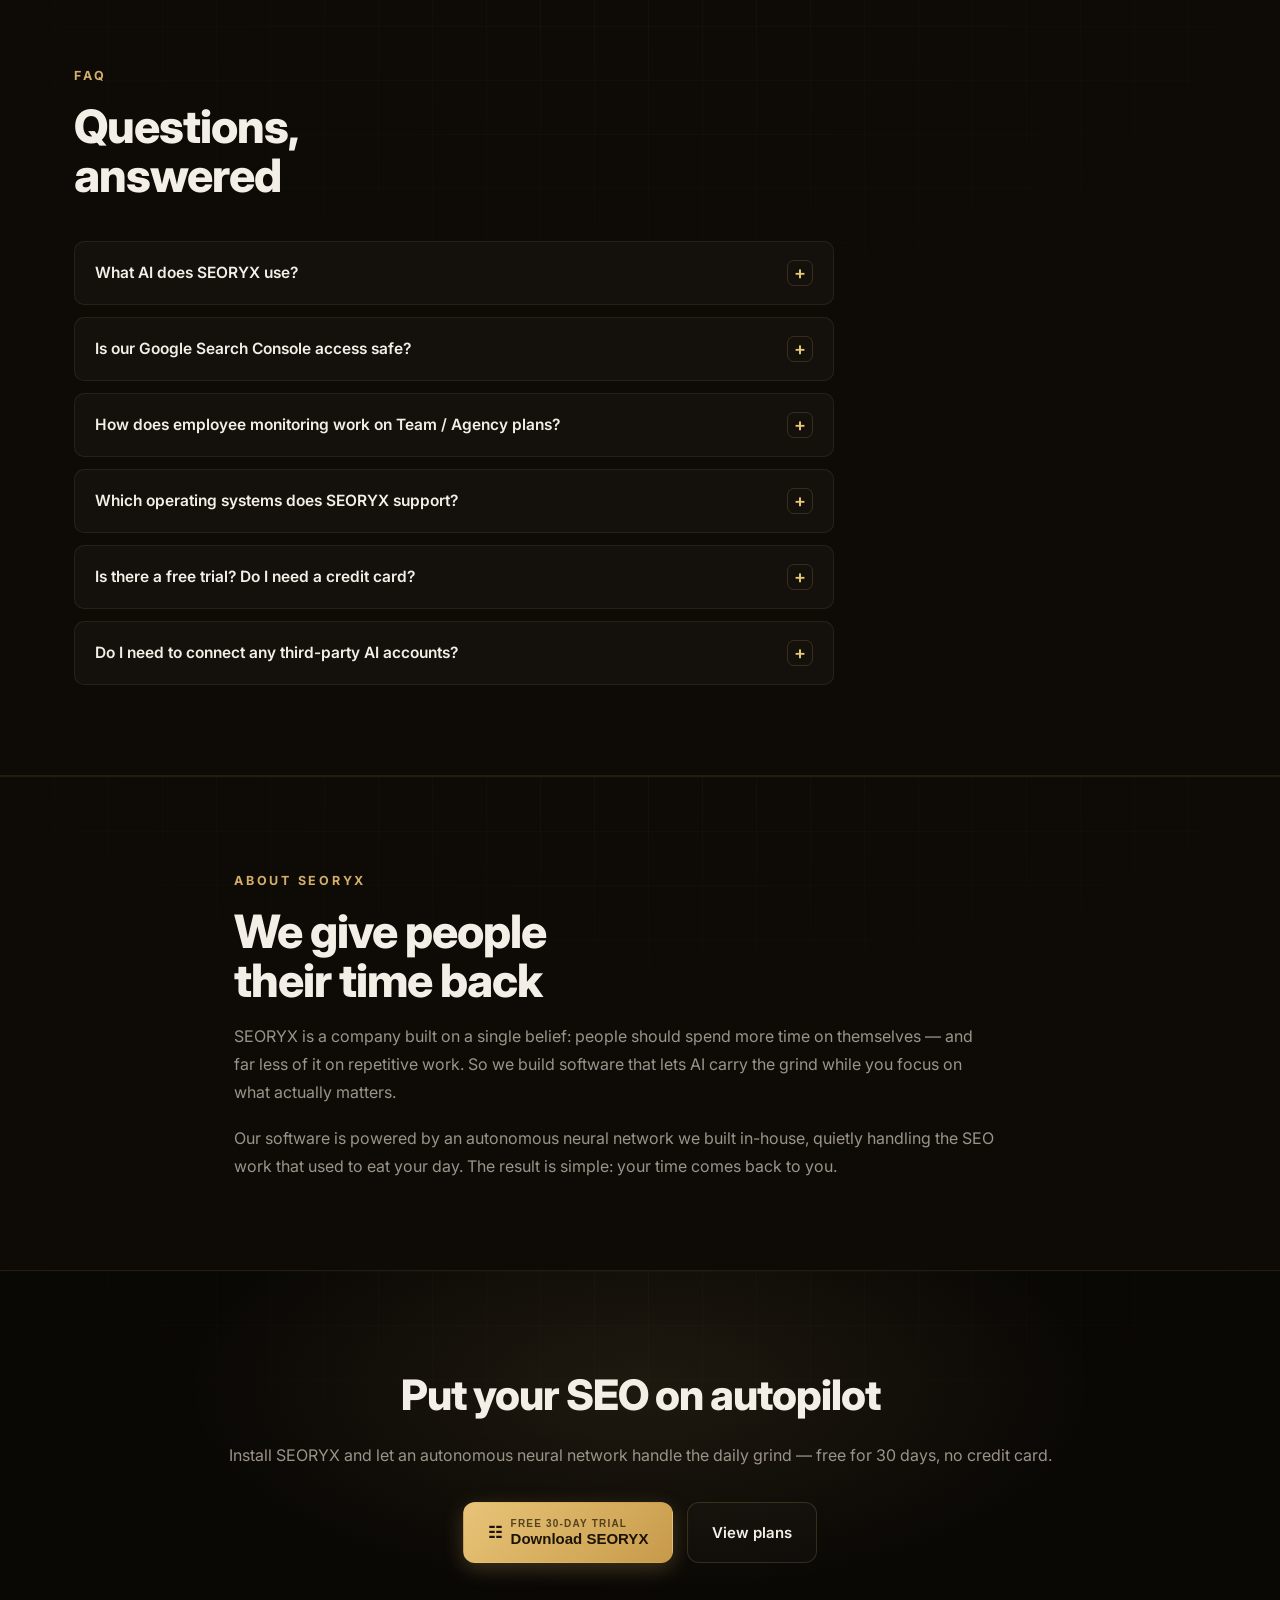
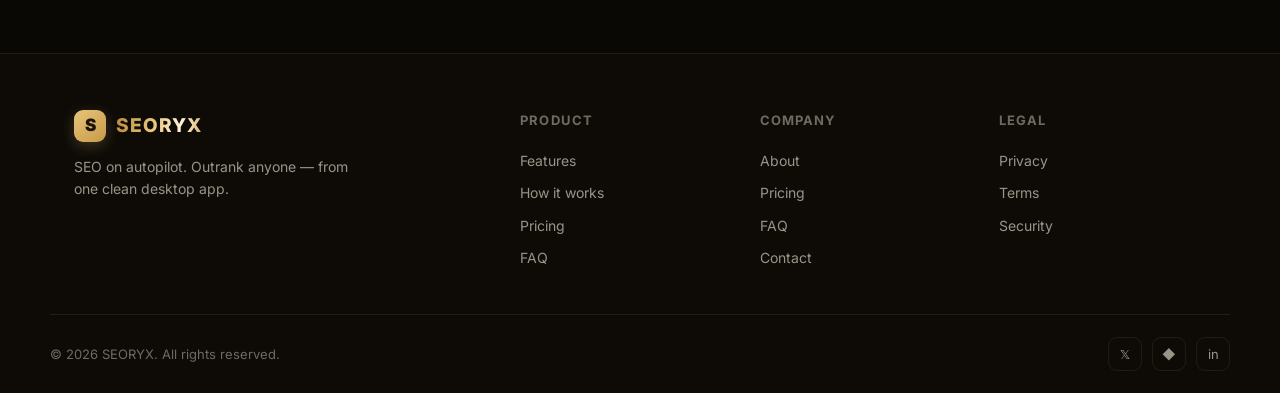
==== commit f2cc8a68: "Rewrite How it works with plain professional copy (drop autopilot buzzwords) Co-Authored-By: Devin A" ====
--- a/index.html
+++ b/index.html
@@ -243,29 +243,29 @@
   <section class="section section--alt" id="how">
     <div class="container">
       <span class="eyebrow">HOW IT WORKS</span>
-      <h2 class="section__title">From install<br />to autopilot</h2>
+      <h2 class="section__title">How SEORYX<br />works</h2>
 
       <div class="steps">
         <div class="steps__line"></div>
         <div class="step">
           <span class="step__num">1</span>
-          <h4>Install in seconds</h4>
-          <p>Download the native app for Windows, macOS or Linux. It's ready in under a minute — no CLI, no config, no onboarding calls.</p>
+          <h4>Install the app</h4>
+          <p>Download SEORYX for Windows, macOS or Linux and sign in. Setup takes about a minute — no complex configuration required.</p>
         </div>
         <div class="step">
           <span class="step__num">2</span>
-          <h4>Connect your domains</h4>
-          <p>Add your sites and link Google Search Console. SEORYX pulls your full baseline automatically — nothing to wire up by hand.</p>
+          <h4>Connect your websites</h4>
+          <p>Add your domains and link Google Search Console. SEORYX imports your current rankings, traffic and technical baseline for you.</p>
         </div>
         <div class="step">
           <span class="step__num">3</span>
-          <h4>Let the neural network work</h4>
-          <p>One click runs a complete audit — technical issues, keyword gaps and content opportunities, ranked by real business impact.</p>
+          <h4>Run a full analysis</h4>
+          <p>Our neural network reviews your sites and delivers a complete report — technical issues, keyword gaps and content opportunities, prioritised by business impact.</p>
         </div>
         <div class="step">
           <span class="step__num">4</span>
-          <h4>Scale on autopilot</h4>
-          <p>Schedule recurring audits, rank tracking and reports. The app keeps working in the background while you focus on strategy and clients.</p>
+          <h4>Let it run for you</h4>
+          <p>Schedule recurring audits, rank tracking and client reports. SEORYX keeps the routine work running in the background while you focus on strategy.</p>
         </div>
       </div>
     </div>
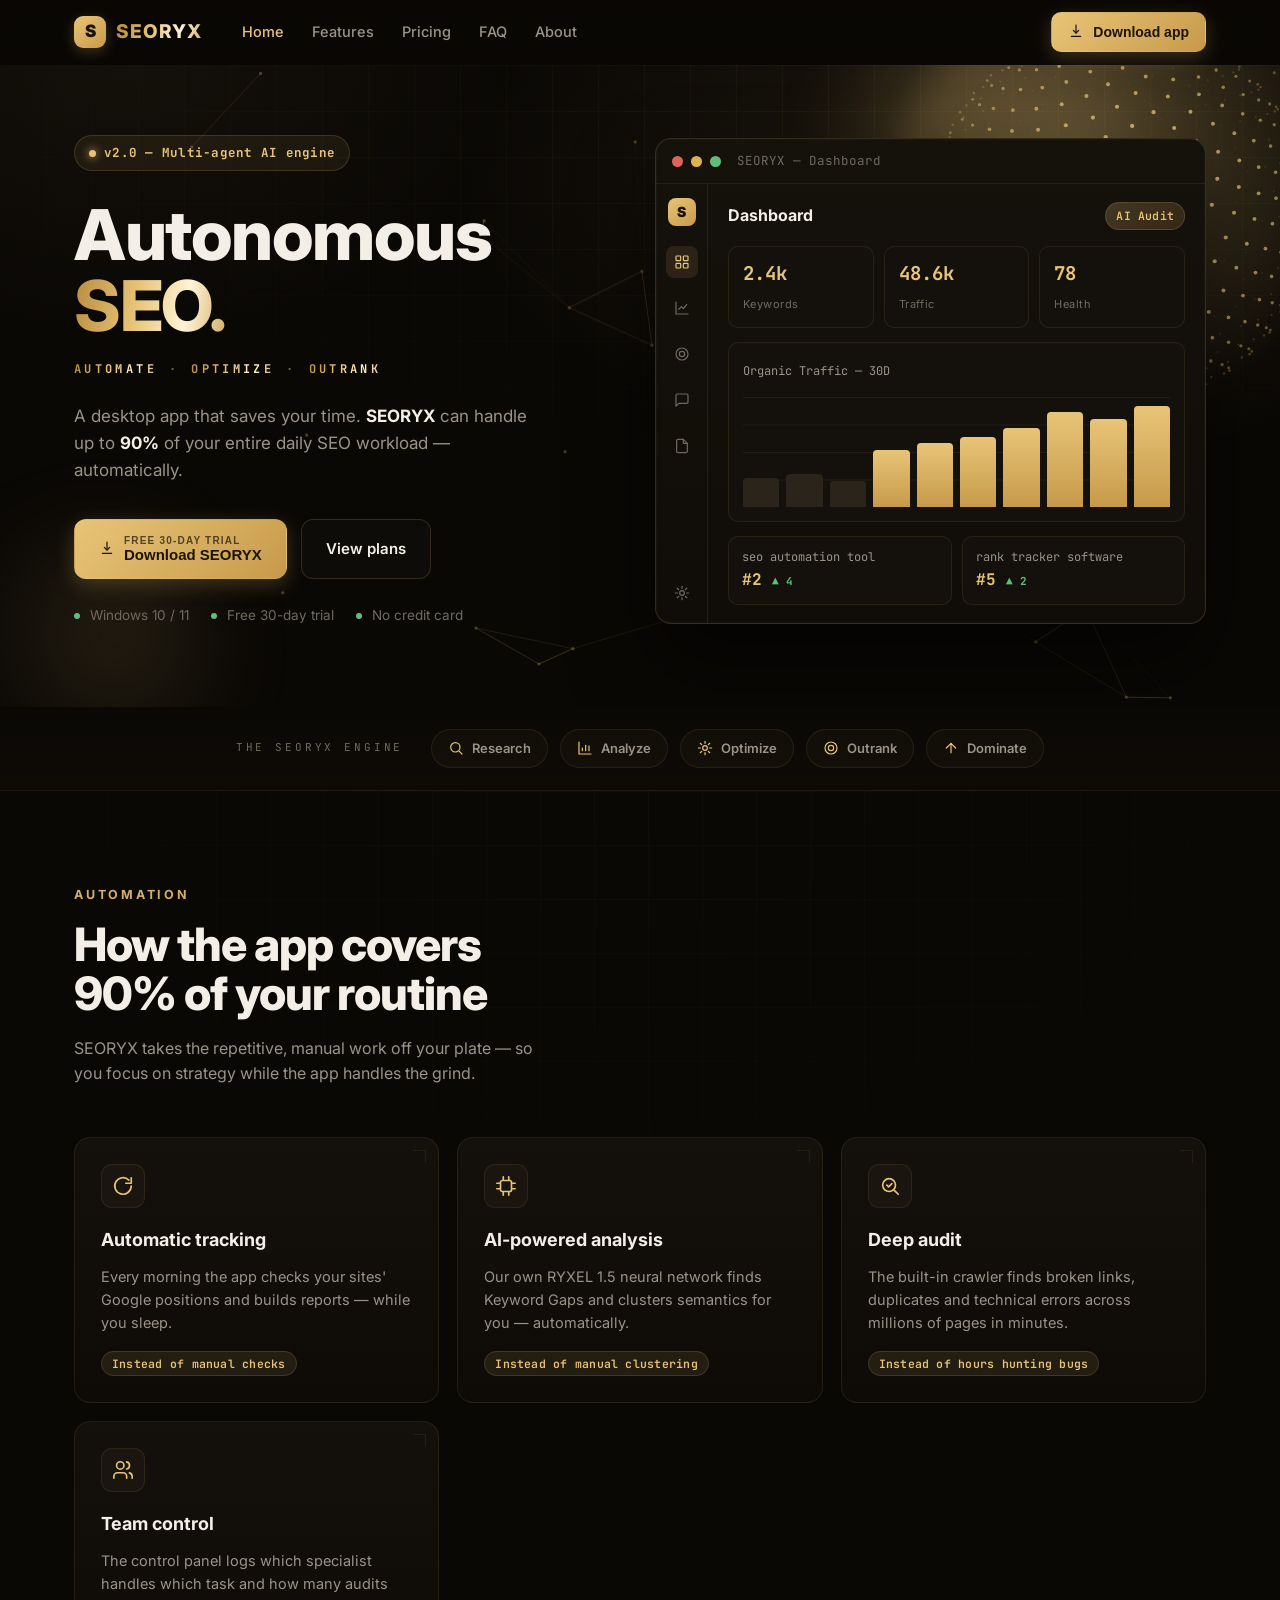
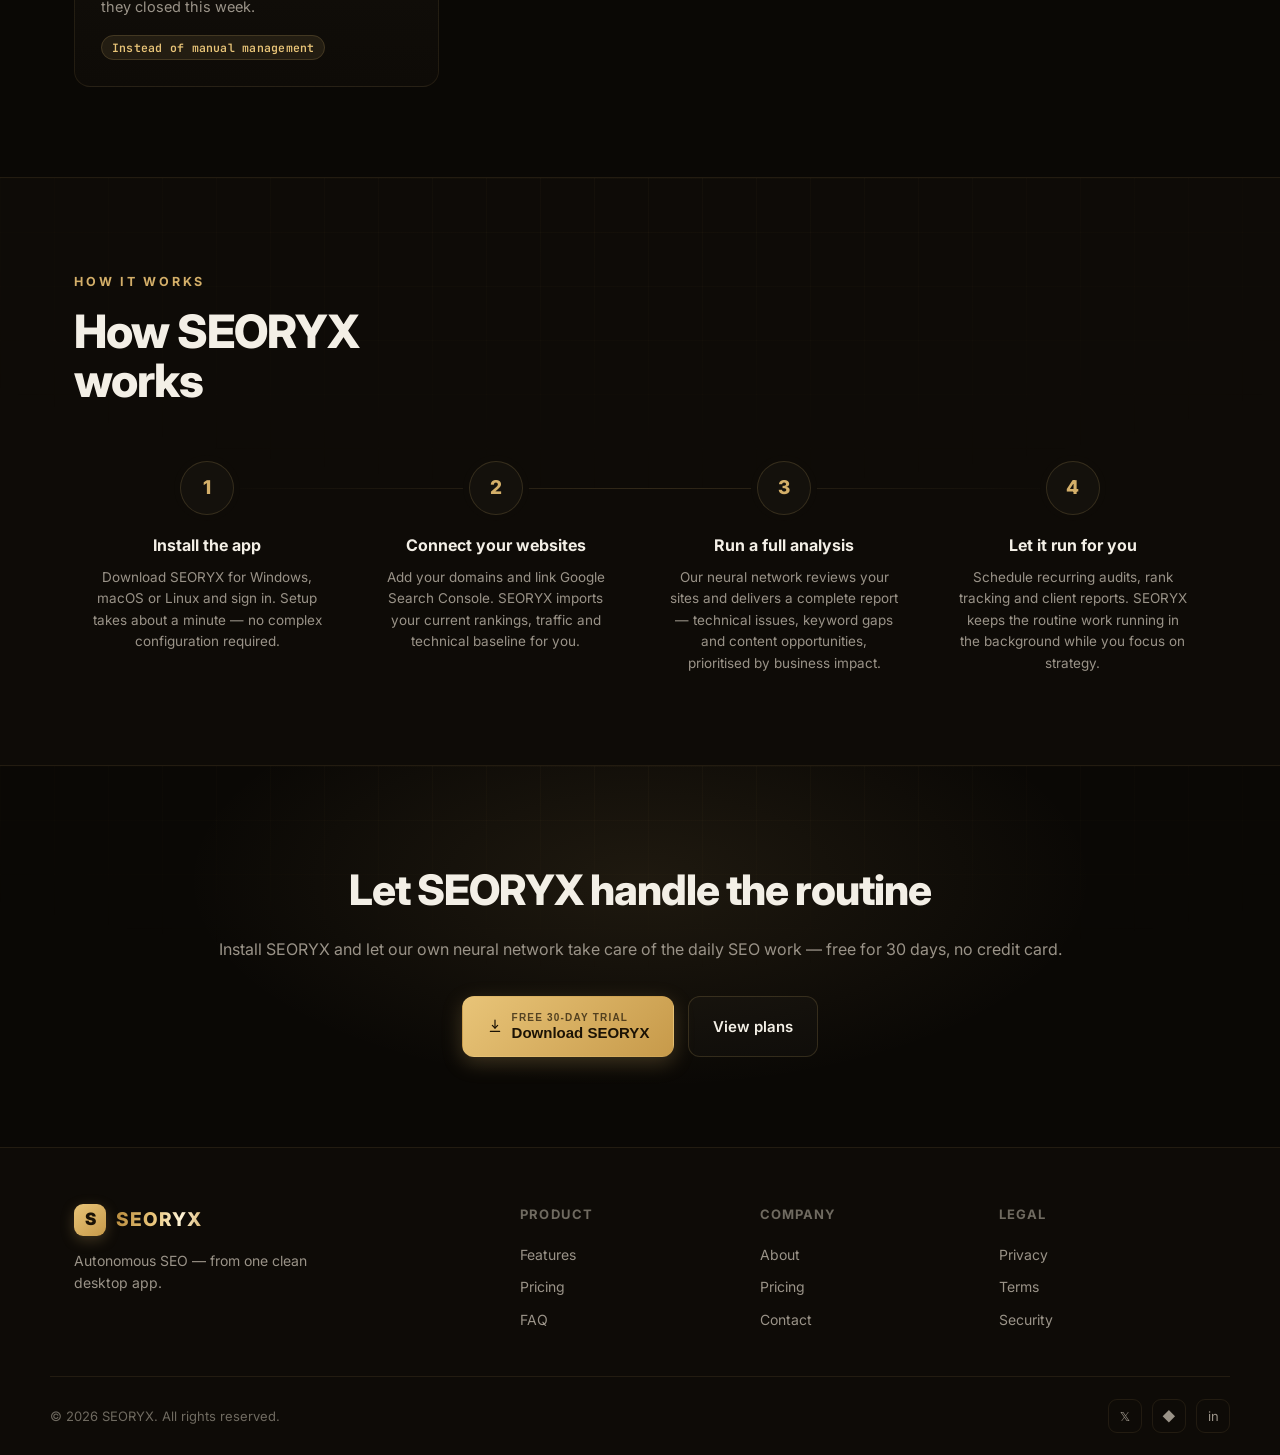
==== commit 1943000b: "Split into multi-page site (Home/Features/Pricing/FAQ/About) with SVG icons Co-Authored-By: Devin AI" ====
--- a/index.html
+++ b/index.html
@@ -4,10 +4,10 @@
   <meta charset="UTF-8" />
   <meta name="viewport" content="width=device-width, initial-scale=1.0" />
   <title>SEORYX — Automate. Optimize. Outrank.</title>
-  <meta name="description" content="SEORYX — global automated SEO infrastructure & multi-agent AI ecosystems. Rank tracking, keyword gaps, content briefs and technical audits from one clean desktop app." />
+  <meta name="description" content="SEORYX — autonomous SEO desktop app powered by our own neural network. Rank tracking, keyword gaps, content briefs and technical audits from one clean app." />
   <meta name="theme-color" content="#0a0805" />
   <meta property="og:title" content="SEORYX — Automate. Optimize. Outrank." />
-  <meta property="og:description" content="Global automated SEO infrastructure & multi-agent AI ecosystems for enterprise networks." />
+  <meta property="og:description" content="Autonomous SEO desktop app powered by our own neural network." />
   <meta property="og:type" content="website" />
   <meta name="color-scheme" content="dark" />
   <link rel="preconnect" href="https://fonts.googleapis.com" />
@@ -19,19 +19,20 @@
   <!-- Header -->
   <header class="header" id="header">
     <div class="container header__inner">
-      <a href="#" class="brand">
+      <a href="index.html" class="brand">
         <span class="brand__mark">S</span>
         <span class="brand__name">SEO<span class="brand__name-accent">RYX</span></span>
       </a>
       <nav class="nav" id="nav">
-        <a href="#features">Features</a>
-        <a href="#how">How it works</a>
-        <a href="#pricing">Pricing</a>
-        <a href="#faq">FAQ</a>
+        <a href="index.html" class="active">Home</a>
+        <a href="features.html">Features</a>
+        <a href="pricing.html">Pricing</a>
+        <a href="faq.html">FAQ</a>
+        <a href="about.html">About</a>
       </nav>
       <div class="header__actions">
         <button type="button" class="btn btn--primary" data-action="download">
-          <span class="ico">&#9783;</span> Download app
+          <span class="ico"><svg viewBox="0 0 24 24" aria-hidden="true"><path d="M12 3v12"/><path d="M8 11l4 4 4-4"/><path d="M5 20h14"/></svg></span> Download app
         </button>
       </div>
       <button class="nav-toggle" id="navToggle" aria-label="Toggle menu">
@@ -61,13 +62,13 @@
         </p>
         <div class="hero__cta">
           <button type="button" class="btn btn--primary btn--lg" data-action="download">
-            <span class="ico">&#9783;</span>
+            <span class="ico"><svg viewBox="0 0 24 24" aria-hidden="true"><path d="M12 3v12"/><path d="M8 11l4 4 4-4"/><path d="M5 20h14"/></svg></span>
             <span class="btn__stack">
               <small>FREE 30-DAY TRIAL</small>
               Download SEORYX
             </span>
           </button>
-          <a href="#pricing" class="btn btn--outline btn--lg">View plans</a>
+          <a href="pricing.html" class="btn btn--outline btn--lg">View plans</a>
         </div>
         <ul class="hero__notes">
           <li>Windows 10 / 11</li>
@@ -87,12 +88,12 @@
           <div class="appwin__body">
             <aside class="appwin__rail">
               <span class="rail__logo">S</span>
-              <span class="rail__item rail__item--active">&#9783;</span>
-              <span class="rail__item">&#9906;</span>
-              <span class="rail__item">&#9673;</span>
-              <span class="rail__item">&#10022;</span>
-              <span class="rail__item">&#9671;</span>
-              <span class="rail__item rail__item--bottom">&#9881;</span>
+              <span class="rail__item rail__item--active"><svg viewBox="0 0 24 24" aria-hidden="true"><rect x="3" y="3" width="7" height="7" rx="1"/><rect x="14" y="3" width="7" height="7" rx="1"/><rect x="3" y="14" width="7" height="7" rx="1"/><rect x="14" y="14" width="7" height="7" rx="1"/></svg></span>
+              <span class="rail__item"><svg viewBox="0 0 24 24" aria-hidden="true"><path d="M3 3v18h18"/><path d="M7 14l4-4 3 3 5-6"/></svg></span>
+              <span class="rail__item"><svg viewBox="0 0 24 24" aria-hidden="true"><circle cx="12" cy="12" r="9"/><circle cx="12" cy="12" r="4"/></svg></span>
+              <span class="rail__item"><svg viewBox="0 0 24 24" aria-hidden="true"><path d="M21 15a2 2 0 0 1-2 2H7l-4 4V5a2 2 0 0 1 2-2h14a2 2 0 0 1 2 2z"/></svg></span>
+              <span class="rail__item"><svg viewBox="0 0 24 24" aria-hidden="true"><path d="M14 2H6a2 2 0 0 0-2 2v16a2 2 0 0 0 2 2h12a2 2 0 0 0 2-2V8z"/><path d="M14 2v6h6"/></svg></span>
+              <span class="rail__item rail__item--bottom"><svg viewBox="0 0 24 24" aria-hidden="true"><circle cx="12" cy="12" r="3.5"/><path d="M12 2v3M12 19v3M2 12h3M19 12h3M4.9 4.9l2.1 2.1M17 17l2.1 2.1M19.1 4.9L17 7M7 17l-2.1 2.1"/></svg></span>
             </aside>
             <div class="appwin__main">
               <div class="appwin__head">
@@ -140,11 +141,11 @@
     <div class="container pillars__row">
       <span class="pillars__lead">THE SEORYX ENGINE</span>
       <div class="pillars__items">
-        <span class="pillar"><i>&#9906;</i> Research</span>
-        <span class="pillar"><i>&#9638;</i> Analyze</span>
-        <span class="pillar"><i>&#9881;</i> Optimize</span>
-        <span class="pillar"><i>&#9678;</i> Outrank</span>
-        <span class="pillar"><i>&#9650;</i> Dominate</span>
+        <span class="pillar"><svg viewBox="0 0 24 24" aria-hidden="true"><circle cx="11" cy="11" r="7"/><path d="M21 21l-4.3-4.3"/></svg> Research</span>
+        <span class="pillar"><svg viewBox="0 0 24 24" aria-hidden="true"><path d="M3 3v18h18"/><path d="M8 16v-4"/><path d="M13 16V8"/><path d="M18 16v-7"/></svg> Analyze</span>
+        <span class="pillar"><svg viewBox="0 0 24 24" aria-hidden="true"><circle cx="12" cy="12" r="3.5"/><path d="M12 2v3M12 19v3M2 12h3M19 12h3M4.9 4.9l2.1 2.1M17 17l2.1 2.1M19.1 4.9L17 7M7 17l-2.1 2.1"/></svg> Optimize</span>
+        <span class="pillar"><svg viewBox="0 0 24 24" aria-hidden="true"><circle cx="12" cy="12" r="9"/><circle cx="12" cy="12" r="4"/></svg> Outrank</span>
+        <span class="pillar"><svg viewBox="0 0 24 24" aria-hidden="true"><path d="M12 19V5"/><path d="M5 12l7-7 7 7"/></svg> Dominate</span>
       </div>
     </div>
   </section>
@@ -155,85 +156,34 @@
       <span class="eyebrow">AUTOMATION</span>
       <h2 class="section__title">How the app covers<br />90% of your routine</h2>
       <p class="section__lead">
-        RYXEL takes the repetitive, manual work off your plate — so you focus on
-        strategy while the desktop app runs the grind.
+        SEORYX takes the repetitive, manual work off your plate — so you focus on
+        strategy while the app handles the grind.
       </p>
 
       <div class="cards">
         <article class="card">
-          <div class="card__icon">&#8635;</div>
+          <div class="card__icon"><svg viewBox="0 0 24 24" aria-hidden="true"><path d="M21 12a9 9 0 1 1-2.6-6.4"/><path d="M21 3v6h-6"/></svg></div>
           <h3>Automatic tracking</h3>
           <p>Every morning the app checks your sites' Google positions and builds reports — while you sleep.</p>
           <span class="tag">Instead of manual checks</span>
         </article>
         <article class="card">
-          <div class="card__icon">&#9881;</div>
+          <div class="card__icon"><svg viewBox="0 0 24 24" aria-hidden="true"><rect x="6" y="6" width="12" height="12" rx="2"/><path d="M9 2v3M15 2v3M9 19v3M15 19v3M2 9h3M2 15h3M19 9h3M19 15h3"/></svg></div>
           <h3>AI-powered analysis</h3>
           <p>Our own RYXEL 1.5 neural network finds Keyword Gaps and clusters semantics for you — automatically.</p>
           <span class="tag">Instead of manual clustering</span>
         </article>
         <article class="card">
-          <div class="card__icon">&#9906;</div>
+          <div class="card__icon"><svg viewBox="0 0 24 24" aria-hidden="true"><circle cx="11" cy="11" r="7"/><path d="M21 21l-4.3-4.3"/><path d="M8.5 11l2 2 3.5-3.5"/></svg></div>
           <h3>Deep audit</h3>
           <p>The built-in crawler finds broken links, duplicates and technical errors across millions of pages in minutes.</p>
           <span class="tag">Instead of hours hunting bugs</span>
         </article>
         <article class="card">
-          <div class="card__icon">&#9678;</div>
+          <div class="card__icon"><svg viewBox="0 0 24 24" aria-hidden="true"><path d="M16 21v-2a4 4 0 0 0-4-4H6a4 4 0 0 0-4 4v2"/><circle cx="9" cy="7" r="4"/><path d="M22 21v-2a4 4 0 0 0-3-3.9"/><path d="M16 3.1a4 4 0 0 1 0 7.8"/></svg></div>
           <h3>Team control</h3>
           <p>The control panel logs which specialist handles which task and how many audits they closed this week.</p>
           <span class="tag">Instead of manual management</span>
-        </article>
-      </div>
-    </div>
-  </section>
-
-  <!-- Features -->
-  <section class="section" id="features">
-    <div class="container">
-      <span class="eyebrow">FEATURES</span>
-      <h2 class="section__title">Everything SEO.<br />Nothing extra.</h2>
-      <p class="section__lead">
-        Built for agencies and in-house teams who need results — not
-        dashboards to maintain.
-      </p>
-
-      <div class="cards">
-        <article class="card">
-          <div class="card__icon">&#9906;</div>
-          <h3>Rank Tracking</h3>
-          <p>Daily rank updates for unlimited keywords across Google, Bing, and regional engines. See positions, history and SERP features in one view.</p>
-          <span class="tag">Automated</span>
-        </article>
-        <article class="card">
-          <div class="card__icon">&#10022;</div>
-          <h3>AI Assistant</h3>
-          <p>Ask anything about your SEO in plain language. Get keyword gaps, content briefs, meta rewrites and competitor insights instantly.</p>
-          <span class="tag">RYXEL AI</span>
-        </article>
-        <article class="card">
-          <div class="card__icon">&#9673;</div>
-          <h3>Competitor Intel</h3>
-          <p>Spy on any domain. See their top keywords, new backlinks, content strategy and ranking changes — updated every 24h.</p>
-          <span class="tag">Real-time</span>
-        </article>
-        <article class="card">
-          <div class="card__icon">&#10022;</div>
-          <h3>Content Engine</h3>
-          <p>AI generates full SEO briefs, outlines and drafts based on SERP analysis. Target the right keywords from word one.</p>
-          <span class="tag">AI-Powered</span>
-        </article>
-        <article class="card">
-          <div class="card__icon">&#9737;</div>
-          <h3>Backlink Monitor</h3>
-          <p>Track new and lost backlinks, domain authority changes and anchor distribution. Instant alerts for toxic links.</p>
-          <span class="tag">Daily crawl</span>
-        </article>
-        <article class="card">
-          <div class="card__icon">&#9635;</div>
-          <h3>White-label Reports</h3>
-          <p>Generate branded PDF reports in one click. Schedule weekly or monthly delivery straight to clients.</p>
-          <span class="tag">PDF + Email</span>
         </article>
       </div>
     </div>
@@ -271,269 +221,17 @@
     </div>
   </section>
 
-  <!-- Screenshots -->
-  <section class="section" id="screens">
-    <div class="container">
-      <span class="eyebrow">SCREENSHOTS</span>
-      <h2 class="section__title">Every screen<br />built for focus</h2>
-
-      <div class="shots">
-        <!-- Dashboard -->
-        <figure class="shot">
-          <div class="shot__bar"><span class="dot dot--r"></span><span class="dot dot--y"></span><span class="dot dot--g"></span><i>Dashboard</i></div>
-          <div class="shot__body">
-            <div class="stat-row stat-row--4">
-              <div class="stat-card"><b class="c-blue">2.4k</b><span>Keywords</span></div>
-              <div class="stat-card"><b class="c-gold">14.9k</b><span>Backlinks</span></div>
-              <div class="stat-card"><b class="c-green">48.6k</b><span>Traffic</span></div>
-              <div class="stat-card"><b class="c-red">3</b><span>Issues</span></div>
-            </div>
-            <div class="bars bars--mini">
-              <i style="--h:30%"></i><i style="--h:24%"></i><i style="--h:28%"></i>
-              <i class="bars--gold" style="--h:55%"></i><i class="bars--gold" style="--h:62%"></i>
-              <i class="bars--gold" style="--h:70%"></i><i class="bars--gold" style="--h:78%"></i>
-              <i class="bars--gold" style="--h:88%"></i><i class="bars--gold" style="--h:82%"></i>
-            </div>
-          </div>
-          <figcaption><b>Dashboard</b> — Analytics Overview</figcaption>
-        </figure>
-
-        <!-- Keywords -->
-        <figure class="shot">
-          <div class="shot__bar"><span class="dot dot--r"></span><span class="dot dot--y"></span><span class="dot dot--g"></span><i>Keywords</i></div>
-          <div class="shot__body">
-            <div class="chips" role="tablist">
-              <button type="button" class="chip chip--active" data-filter="all">All</button>
-              <button type="button" class="chip" data-filter="top10">Top 10</button>
-              <button type="button" class="chip" data-filter="improved">Improved</button>
-              <button type="button" class="chip" data-filter="drops">Drops</button>
-            </div>
-            <table class="kw-table">
-              <thead><tr><th>Keyword</th><th>Vol/mo</th><th>KD</th><th>Pos</th></tr></thead>
-              <tbody>
-                <tr data-pos="2" data-trend="improved"><td>seo automation tool</td><td>8.1k</td><td>42</td><td class="gold">#2</td></tr>
-                <tr data-pos="5" data-trend="improved"><td>rank tracker software</td><td>5.4k</td><td>38</td><td class="gold">#5</td></tr>
-                <tr data-pos="8" data-trend="drops"><td>backlink analysis free</td><td>3.2k</td><td>55</td><td class="gold">#8</td></tr>
-                <tr data-pos="11" data-trend="drops"><td>site audit checker</td><td>2.9k</td><td>31</td><td class="gold">#11</td></tr>
-              </tbody>
-            </table>
-          </div>
-          <figcaption><b>Keywords</b> — Rank Tracker</figcaption>
-        </figure>
-
-        <!-- AI Assistant -->
-        <figure class="shot">
-          <div class="shot__bar"><span class="dot dot--r"></span><span class="dot dot--y"></span><span class="dot dot--g"></span><i>AI Assistant</i></div>
-          <div class="shot__body shot__chat">
-            <div class="msg msg--user">What's our biggest keyword gap vs Semrush?</div>
-            <div class="msg msg--ai"><span class="msg__ava">+</span><p>Found <b>187 gap keywords</b>. Top win: "seo report generator" — 8.1k/mo, KD 34. <b>Estimated +12,400 visits/mo</b> if you capture them all.</p></div>
-            <div class="msg msg--user">Create a brief for the top 5.</div>
-            <div class="msg msg--ai"><span class="msg__ava">+</span><p>Generating 5 content briefs based on SERP analysis...</p></div>
-          </div>
-          <figcaption><b>AI Assistant</b> — SEO Chat</figcaption>
-        </figure>
-
-        <!-- Reports -->
-        <figure class="shot">
-          <div class="shot__bar"><span class="dot dot--r"></span><span class="dot dot--y"></span><span class="dot dot--g"></span><i>Reports</i></div>
-          <div class="shot__body">
-            <div class="report"><span class="report__ico">&#9635;</span><div class="report__info"><b>Monthly SEO Report — June 2026</b><small>Generated 2h ago · PDF · 12 pages</small></div><button type="button" class="report__btn" data-action="pdf" data-report="Monthly SEO Report">&#8595; PDF</button></div>
-            <div class="report"><span class="report__ico">&#9635;</span><div class="report__info"><b>Competitor Gap Analysis</b><small>Generated 1d ago · PDF · 8 pages</small></div><button type="button" class="report__btn" data-action="pdf" data-report="Competitor Gap Analysis">&#8595; PDF</button></div>
-            <div class="report"><span class="report__ico">&#9635;</span><div class="report__info"><b>Technical Audit Report</b><small>Scheduled weekly · Next: Mon 9:00</small></div><button type="button" class="report__btn" data-action="edit" data-report="Technical Audit Report">Edit</button></div>
-            <div class="report"><span class="report__ico">&#9635;</span><div class="report__info"><b>Backlink Profile Report</b><small>Generated 3d ago · PDF · 6 pages</small></div><button type="button" class="report__btn" data-action="pdf" data-report="Backlink Profile Report">&#8595; PDF</button></div>
-          </div>
-          <figcaption><b>Reports</b> — White-label PDF</figcaption>
-        </figure>
-      </div>
-    </div>
-  </section>
-
-  <!-- Pricing -->
-  <section class="section section--alt" id="pricing">
-    <div class="container">
-      <span class="eyebrow">PRICING</span>
-      <h2 class="section__title">Plans that scale<br />with your output</h2>
-      <p class="section__lead">
-        On <strong>Assistant</strong> plans you get the power of your own AI engine that runs 24/7 — without a single third-party request.
-        <strong>Autopilot</strong> plans add the full AI brain for hands-off content and audits.
-      </p>
-
-      <div class="prices">
-        <article class="price">
-          <span class="price__tier">Solo Assistant</span>
-          <p class="price__for">For independent SEO specialists</p>
-          <div class="price__amt"><b>$150</b><span>/ mo</span></div>
-          <ul class="price__list">
-            <li>1 user, up to 7 sites in the dashboard</li>
-            <li>Autonomous Keyword Gap discovery (our RYXEL 1.5 neural network)</li>
-            <li>Algorithmic intent scoring — no API spend</li>
-            <li>Limit: 10,000 keywords / month</li>
-          </ul>
-          <button type="button" class="btn btn--outline btn--lg price__cta" data-action="plan" data-plan="Solo Assistant">Get started</button>
-        </article>
-
-        <article class="price price--featured">
-          <span class="price__badge">Most popular</span>
-          <span class="price__tier">Solo Autopilot</span>
-          <p class="price__for">Maximum speed for a solo content creator</p>
-          <div class="price__amt"><b>$200</b><span>/ mo</span></div>
-          <ul class="price__list">
-            <li>Everything in Assistant + full AI brain (RYXEL 1.5 Pro)</li>
-            <li>Auto-generated SEO articles &amp; briefs from our RYXEL 1.5 Pro neural network</li>
-            <li>Smart AI flags for commercial potential</li>
-            <li>Limit: 100,000 keywords / month</li>
-          </ul>
-          <button type="button" class="btn btn--primary btn--lg price__cta" data-action="plan" data-plan="Solo Autopilot">Start free trial</button>
-        </article>
-
-        <article class="price">
-          <span class="price__tier">Team Assistant</span>
-          <p class="price__for">For growing SEO teams &amp; boutique agencies</p>
-          <div class="price__amt"><b>$350</b><span>/ mo</span></div>
-          <ul class="price__list">
-            <li>3 seats included (+$70 per extra seat)</li>
-            <li>Up to 20 sites in the dashboard</li>
-            <li>Team Activity Ledger (audit logs) — track every specialist</li>
-            <li>Limit: 10,000 keywords / mo per user</li>
-          </ul>
-          <button type="button" class="btn btn--outline btn--lg price__cta" data-action="plan" data-plan="Team Assistant">Get started</button>
-        </article>
-
-        <article class="price">
-          <span class="price__tier">Agency Autopilot</span>
-          <p class="price__for">The ultimate machine for enterprise agencies</p>
-          <div class="price__amt"><b>$500</b><span>/ mo</span></div>
-          <ul class="price__list">
-            <li>3 seats included (+$150 per extra seat) + unlimited sites</li>
-            <li>Zero-Touch mode: auto bug discovery + auto content</li>
-            <li>Priority queue for background core.async workers</li>
-            <li>Full remote-team control (online status, live task tracking)</li>
-          </ul>
-          <button type="button" class="btn btn--outline btn--lg price__cta" data-action="plan" data-plan="Agency Autopilot">Talk to sales</button>
-        </article>
-      </div>
-    </div>
-  </section>
-
-  <!-- Why SEORYX (comparison) -->
-  <section class="section" id="why">
-    <div class="container vs__inner">
-      <span class="eyebrow">SEORYX vs OTHERS</span>
-      <h2 class="section__title">Why teams switch<br />to our own AI</h2>
-      <p class="section__lead">Most tools are thin wrappers around someone else's AI and bill you for every token. SEORYX runs on our own neural network and secure infrastructure — your data is never resold or handed to anyone else.</p>
-
-      <div class="vs">
-        <div class="vs__head">
-          <span>Feature</span>
-          <span>Generic AI wrappers (SaaS)</span>
-          <span class="vs__us">RYXEL 1.5 (our neural network)</span>
-        </div>
-        <div class="vs__row">
-          <span class="vs__feat">Where does your data go?</span>
-          <span class="vs__bad">Sent to third-party servers</span>
-          <span class="vs__good">Stays inside SEORYX, never shared</span>
-        </div>
-        <div class="vs__row">
-          <span class="vs__feat">API-key dependency</span>
-          <span class="vs__bad">Burns thousands of $ on tokens</span>
-          <span class="vs__good">Our own neural network</span>
-        </div>
-        <div class="vs__row">
-          <span class="vs__feat">Team control</span>
-          <span class="vs__bad">None — just a shared account</span>
-          <span class="vs__good">Owner panel: see who's online &amp; what they're working on</span>
-        </div>
-        <div class="vs__row">
-          <span class="vs__feat">Analysis speed</span>
-          <span class="vs__bad">Slow — waits in the AI queue</span>
-          <span class="vs__good">Fast — runs on our dedicated infrastructure</span>
-        </div>
-      </div>
-    </div>
-  </section>
-
-  <!-- FAQ -->
-  <section class="section section--alt" id="faq">
-    <div class="container">
-      <span class="eyebrow">FAQ</span>
-      <h2 class="section__title">Questions,<br />answered</h2>
-
-      <div class="faq">
-        <div class="faq__item">
-          <button type="button" class="faq__q" data-action="faq" aria-expanded="false">
-            What AI does SEORYX use?
-            <span class="faq__icon">+</span>
-          </button>
-          <div class="faq__a faq__a--rich">
-            <h4 class="faq__a-title"><span class="faq__a-chip">RYXEL 1.5 CORE</span> Our own neural network</h4>
-            <p>SEORYX doesn't rent someone else's AI. We built and run our own proprietary neural network on our secure servers, and it does all the heavy lifting — linguistic analysis, intent scoring and deep technical audits — automatically.</p>
-            <ul class="faq__points">
-              <li><b>Our own model.</b> SEORYX runs entirely on the in-house RYXEL neural network — there are no third-party AI accounts to connect and no API keys to wire up or pay for.</li>
-              <li><b>Your data is protected.</b> Everything is processed on our own secure infrastructure and is never resold or shared with anyone else.</li>
-              <li><b>Built for speed.</b> RYXEL runs on dedicated infrastructure, so your audits are never stuck waiting in a shared AI queue.</li>
-            </ul>
-          </div>
-        </div>
-        <div class="faq__item">
-          <button type="button" class="faq__q" data-action="faq" aria-expanded="false">
-            Is our Google Search Console access safe?
-            <span class="faq__icon">+</span>
-          </button>
-          <div class="faq__a"><p>Absolutely. All OAuth tokens are encrypted with military-grade AES-256-GCM, and your data is processed only on our own secure servers. No one outside your team can access them.</p></div>
-        </div>
-        <div class="faq__item">
-          <button type="button" class="faq__q" data-action="faq" aria-expanded="false">
-            How does employee monitoring work on Team / Agency plans?
-            <span class="faq__icon">+</span>
-          </button>
-          <div class="faq__a"><p>The account Owner gets exclusive access to the control panel. In real time you see which specialists are online (heartbeat tracking), how many tasks they've completed today, and which processes (e.g. async parsing) are running right now.</p></div>
-        </div>
-        <div class="faq__item">
-          <button type="button" class="faq__q" data-action="faq" aria-expanded="false">
-            Which operating systems does SEORYX support?
-            <span class="faq__icon">+</span>
-          </button>
-          <div class="faq__a"><p>SEORYX is a native desktop app for Windows 10 / 11, macOS 12+ (Apple Silicon &amp; Intel) and Linux (AppImage). One licence works across every platform you use.</p></div>
-        </div>
-        <div class="faq__item">
-          <button type="button" class="faq__q" data-action="faq" aria-expanded="false">
-            Is there a free trial? Do I need a credit card?
-            <span class="faq__icon">+</span>
-          </button>
-          <div class="faq__a"><p>Every plan starts with a full 30-day free trial — no credit card required. You only pay once you've decided SEORYX has earned its place in your stack.</p></div>
-        </div>
-        <div class="faq__item">
-          <button type="button" class="faq__q" data-action="faq" aria-expanded="false">
-            Do I need to connect any third-party AI accounts?
-            <span class="faq__icon">+</span>
-          </button>
-          <div class="faq__a"><p>No. SEORYX is powered entirely by our own RYXEL neural network, so there's nothing to connect, no API keys to manage and no per-token billing. You install the app, sign in and start working.</p></div>
-        </div>
-      </div>
-    </div>
-  </section>
-
-  <!-- About -->
-  <section class="section section--alt" id="about">
-    <div class="container about__inner">
-      <span class="eyebrow">ABOUT SEORYX</span>
-      <h2 class="section__title">We give people<br />their time back</h2>
-      <p class="about__lead">SEORYX is a company built on a single belief: people should spend more time on themselves — and far less of it on repetitive work. So we build software that lets AI carry the grind while you focus on what actually matters.</p>
-      <p class="about__lead">Our software is powered by an autonomous neural network we built in-house, quietly handling the SEO work that used to eat your day. The result is simple: your time comes back to you.</p>
-    </div>
-  </section>
-
   <!-- CTA -->
   <section class="cta">
     <div class="container cta__inner">
-      <h2>Put your SEO on autopilot</h2>
-      <p>Install SEORYX and let an autonomous neural network handle the daily grind — free for 30 days, no credit card.</p>
+      <h2>Let SEORYX handle the routine</h2>
+      <p>Install SEORYX and let our own neural network take care of the daily SEO work — free for 30 days, no credit card.</p>
       <div class="hero__cta hero__cta--center">
         <button type="button" class="btn btn--primary btn--lg" data-action="download">
-          <span class="ico">&#9783;</span>
+          <span class="ico"><svg viewBox="0 0 24 24" aria-hidden="true"><path d="M12 3v12"/><path d="M8 11l4 4 4-4"/><path d="M5 20h14"/></svg></span>
           <span class="btn__stack"><small>FREE 30-DAY TRIAL</small>Download SEORYX</span>
         </button>
-        <a href="#pricing" class="btn btn--outline btn--lg">View plans</a>
+        <a href="pricing.html" class="btn btn--outline btn--lg">View plans</a>
       </div>
     </div>
   </section>
@@ -542,24 +240,22 @@
   <footer class="footer">
     <div class="container footer__inner">
       <div class="footer__brand">
-        <a href="#" class="brand">
+        <a href="index.html" class="brand">
           <span class="brand__mark">S</span>
           <span class="brand__name">SEO<span class="brand__name-accent">RYX</span></span>
         </a>
-        <p>SEO on autopilot. Outrank anyone — from one clean desktop app.</p>
+        <p>Autonomous SEO — from one clean desktop app.</p>
       </div>
       <div class="footer__col">
         <h5>Product</h5>
-        <a href="#features">Features</a>
-        <a href="#how">How it works</a>
-        <a href="#pricing">Pricing</a>
-        <a href="#faq">FAQ</a>
+        <a href="features.html">Features</a>
+        <a href="pricing.html">Pricing</a>
+        <a href="faq.html">FAQ</a>
       </div>
       <div class="footer__col">
         <h5>Company</h5>
-        <a href="#about">About</a>
-        <a href="#pricing">Pricing</a>
-        <a href="#faq">FAQ</a>
+        <a href="about.html">About</a>
+        <a href="pricing.html">Pricing</a>
         <a href="#">Contact</a>
       </div>
       <div class="footer__col">
--- a/styles.css
+++ b/styles.css
@@ -64,6 +64,8 @@
 .nav { display: flex; gap: 28px; margin-left: 8px; }
 .nav a { color: var(--muted); font-size: 14.5px; font-weight: 500; transition: color .2s; }
 .nav a:hover { color: var(--text); }
+.nav a.active { color: var(--gold-bright); }
+.section--head { padding-top: 64px; }
 
 .header__actions { display: flex; align-items: center; gap: 12px; margin-left: auto; }
 
@@ -144,6 +146,8 @@
 .rail__logo { width: 28px; height: 28px; border-radius: 8px; display: grid; place-items: center; background: linear-gradient(140deg, var(--gold-bright), var(--gold-2)); color: #1a1206; font-weight: 900; font-size: 14px; margin-bottom: 6px; }
 .rail__item { color: var(--muted-2); font-size: 16px; width: 32px; height: 32px; display: grid; place-items: center; border-radius: 8px; }
 .rail__item--active { background: rgba(212,175,105,.12); color: var(--gold-bright); }
+.rail__item svg { width: 16px; height: 16px; stroke: currentColor; fill: none; stroke-width: 1.8; stroke-linecap: round; stroke-linejoin: round; }
+.report__ico svg { width: 18px; height: 18px; stroke: currentColor; fill: none; stroke-width: 1.8; stroke-linecap: round; stroke-linejoin: round; vertical-align: middle; }
 .rail__item--bottom { margin-top: auto; }
 .appwin__main { padding: 18px 20px; }
 .appwin__head { display: flex; align-items: center; justify-content: space-between; margin-bottom: 16px; }
@@ -197,6 +201,9 @@
 }
 .card:hover { transform: translateY(-4px); border-color: var(--line-strong); box-shadow: 0 20px 40px rgba(0,0,0,.4); }
 .card__icon { width: 44px; height: 44px; border-radius: 11px; display: grid; place-items: center; background: var(--panel-2); border: 1px solid var(--line); color: var(--gold-bright); font-size: 20px; margin-bottom: 18px; }
+.card__icon svg { width: 22px; height: 22px; stroke: currentColor; fill: none; stroke-width: 1.8; stroke-linecap: round; stroke-linejoin: round; }
+.pillar svg { width: 16px; height: 16px; stroke: var(--gold-bright); fill: none; stroke-width: 1.8; stroke-linecap: round; stroke-linejoin: round; vertical-align: -3px; transition: transform .3s var(--ease); }
+.btn .ico svg, .ico svg { width: 16px; height: 16px; stroke: currentColor; fill: none; stroke-width: 1.8; stroke-linecap: round; stroke-linejoin: round; vertical-align: -2px; }
 .card h3 { font-size: 18px; margin-bottom: 10px; }
 .card p { color: var(--muted); font-size: 14.5px; margin-bottom: 16px; }
 
